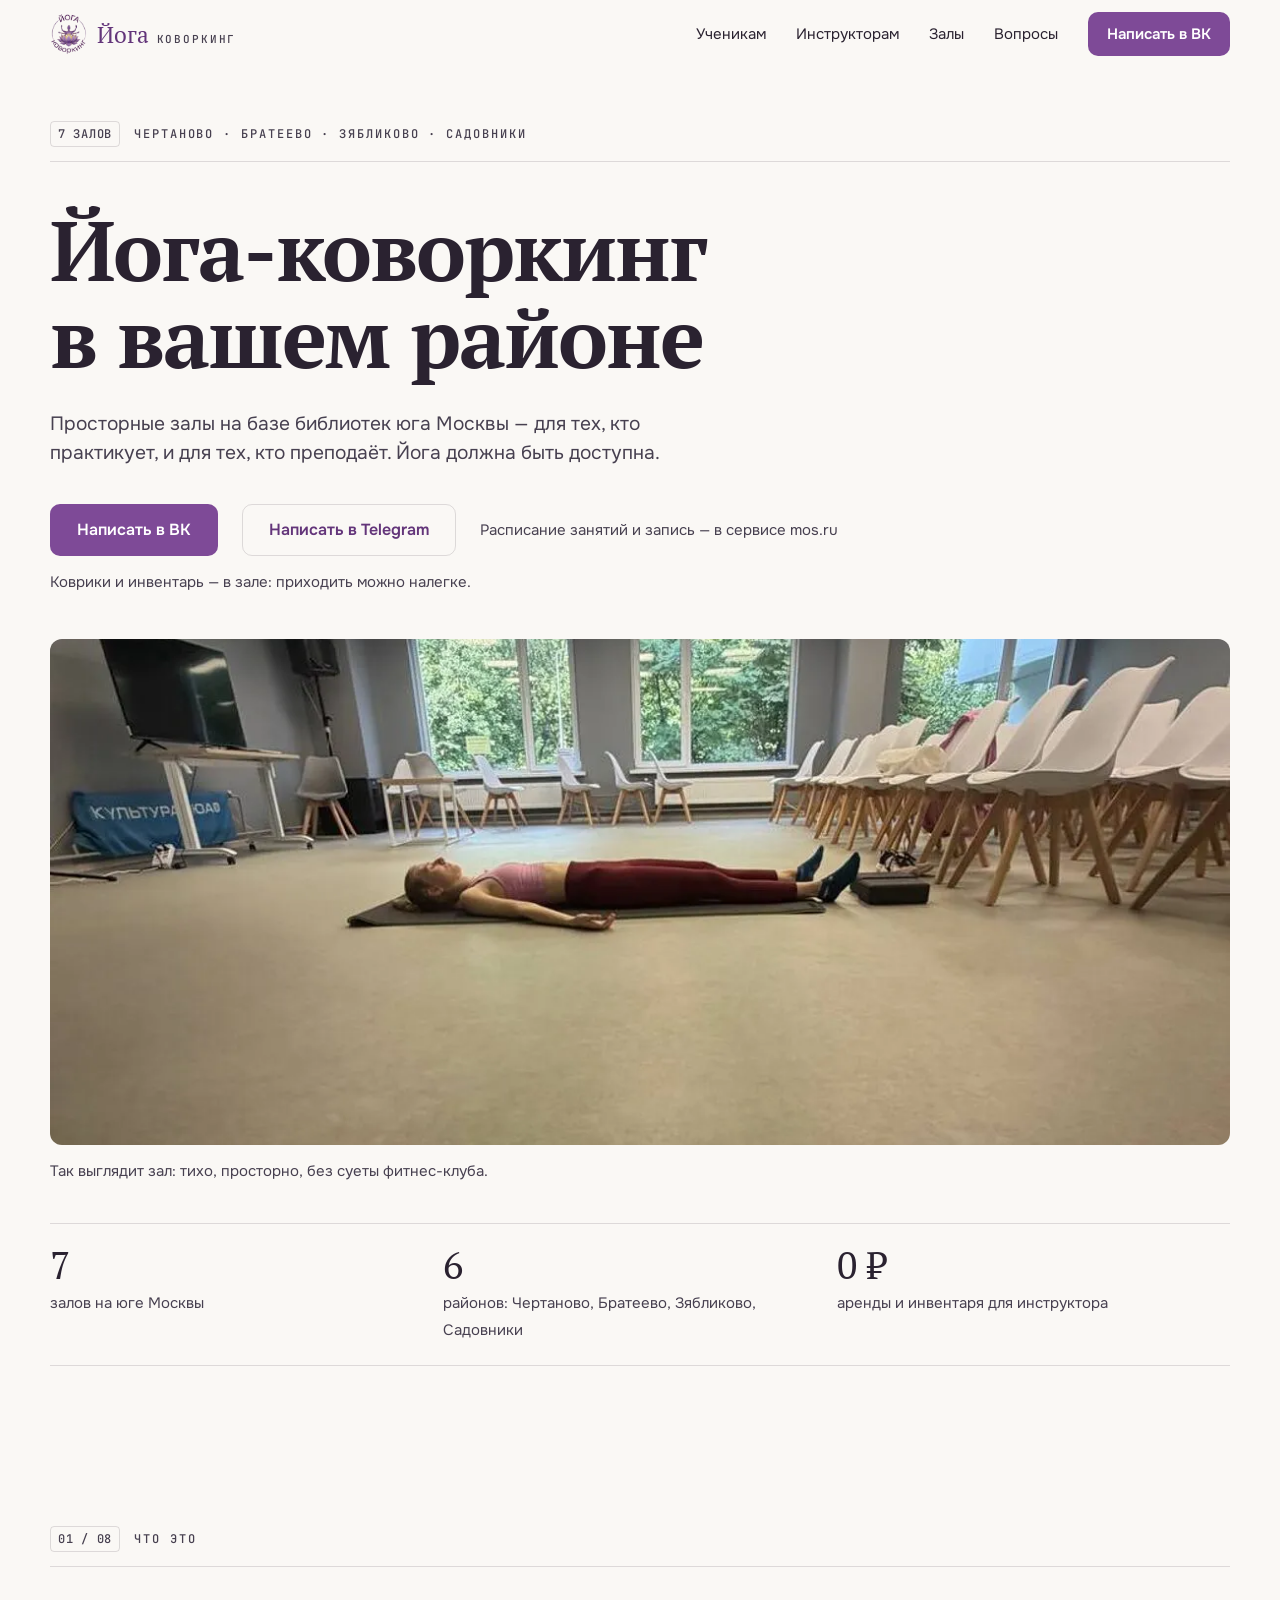
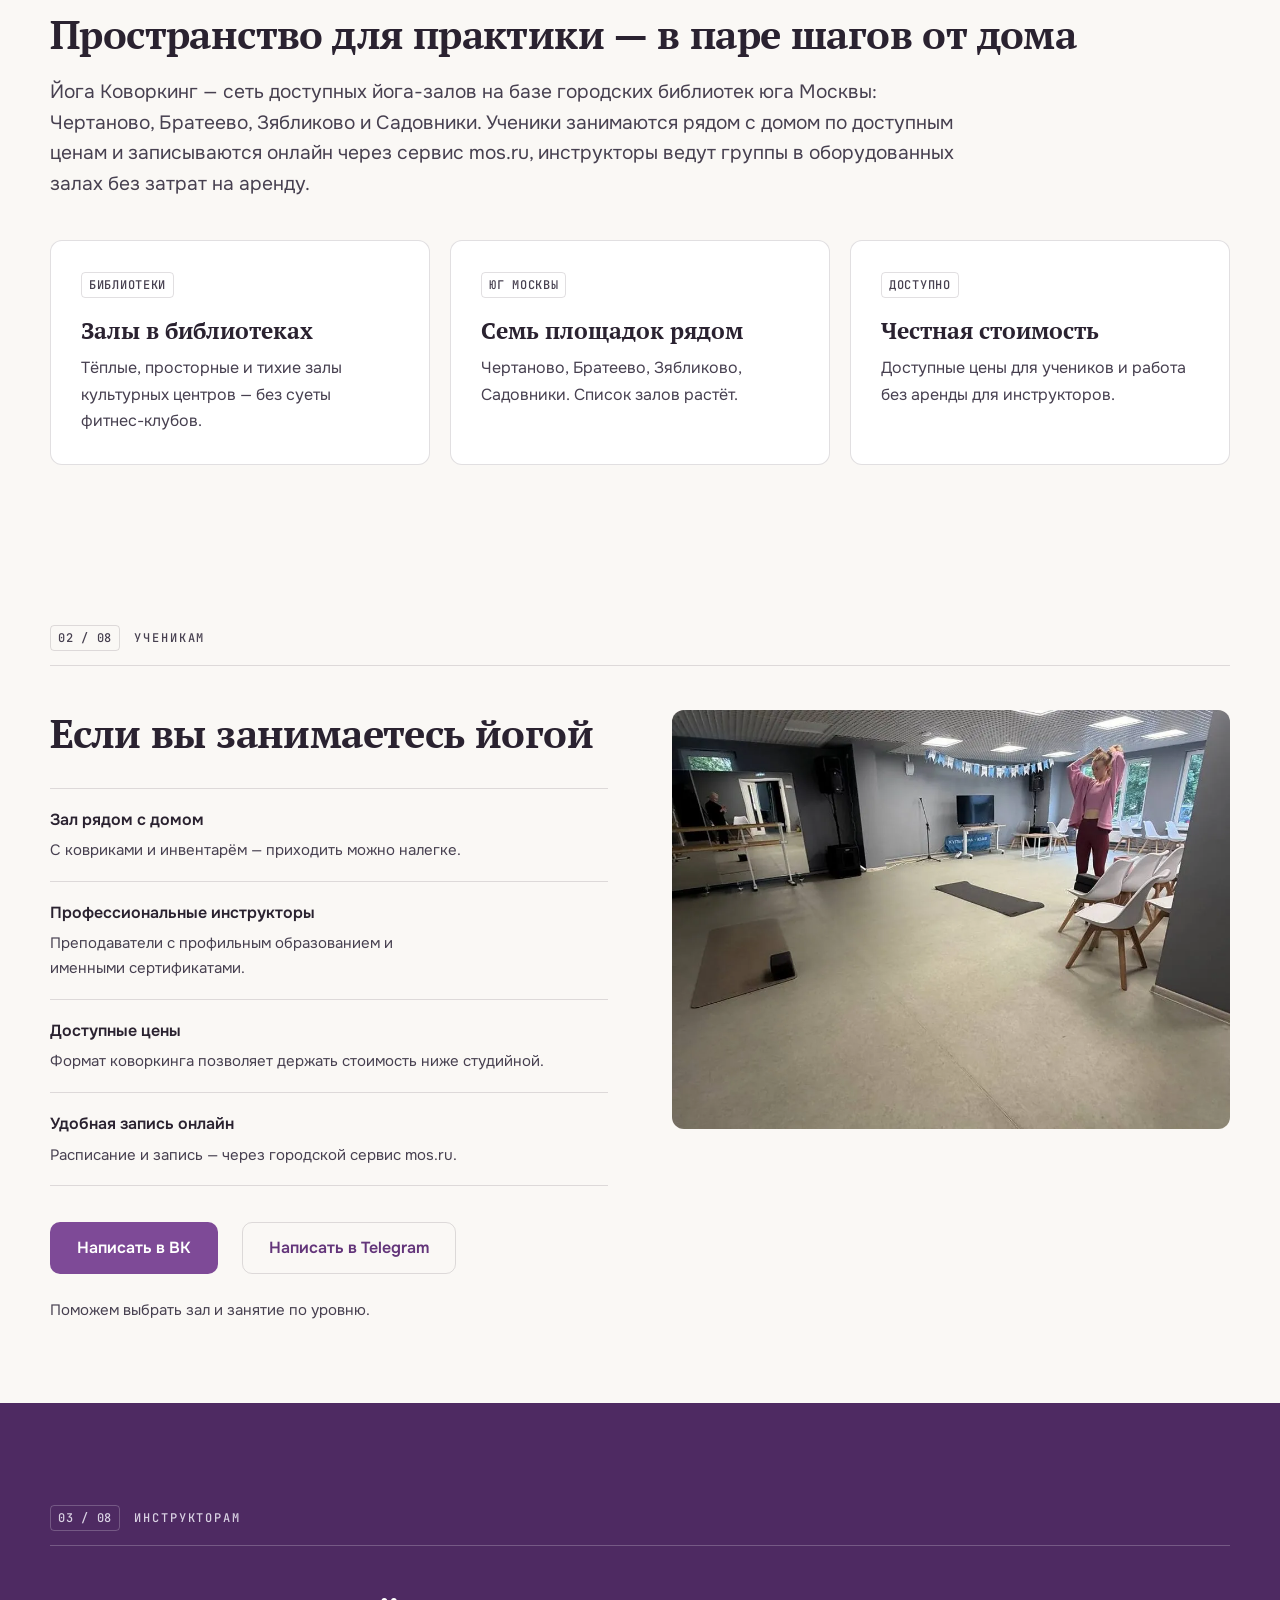
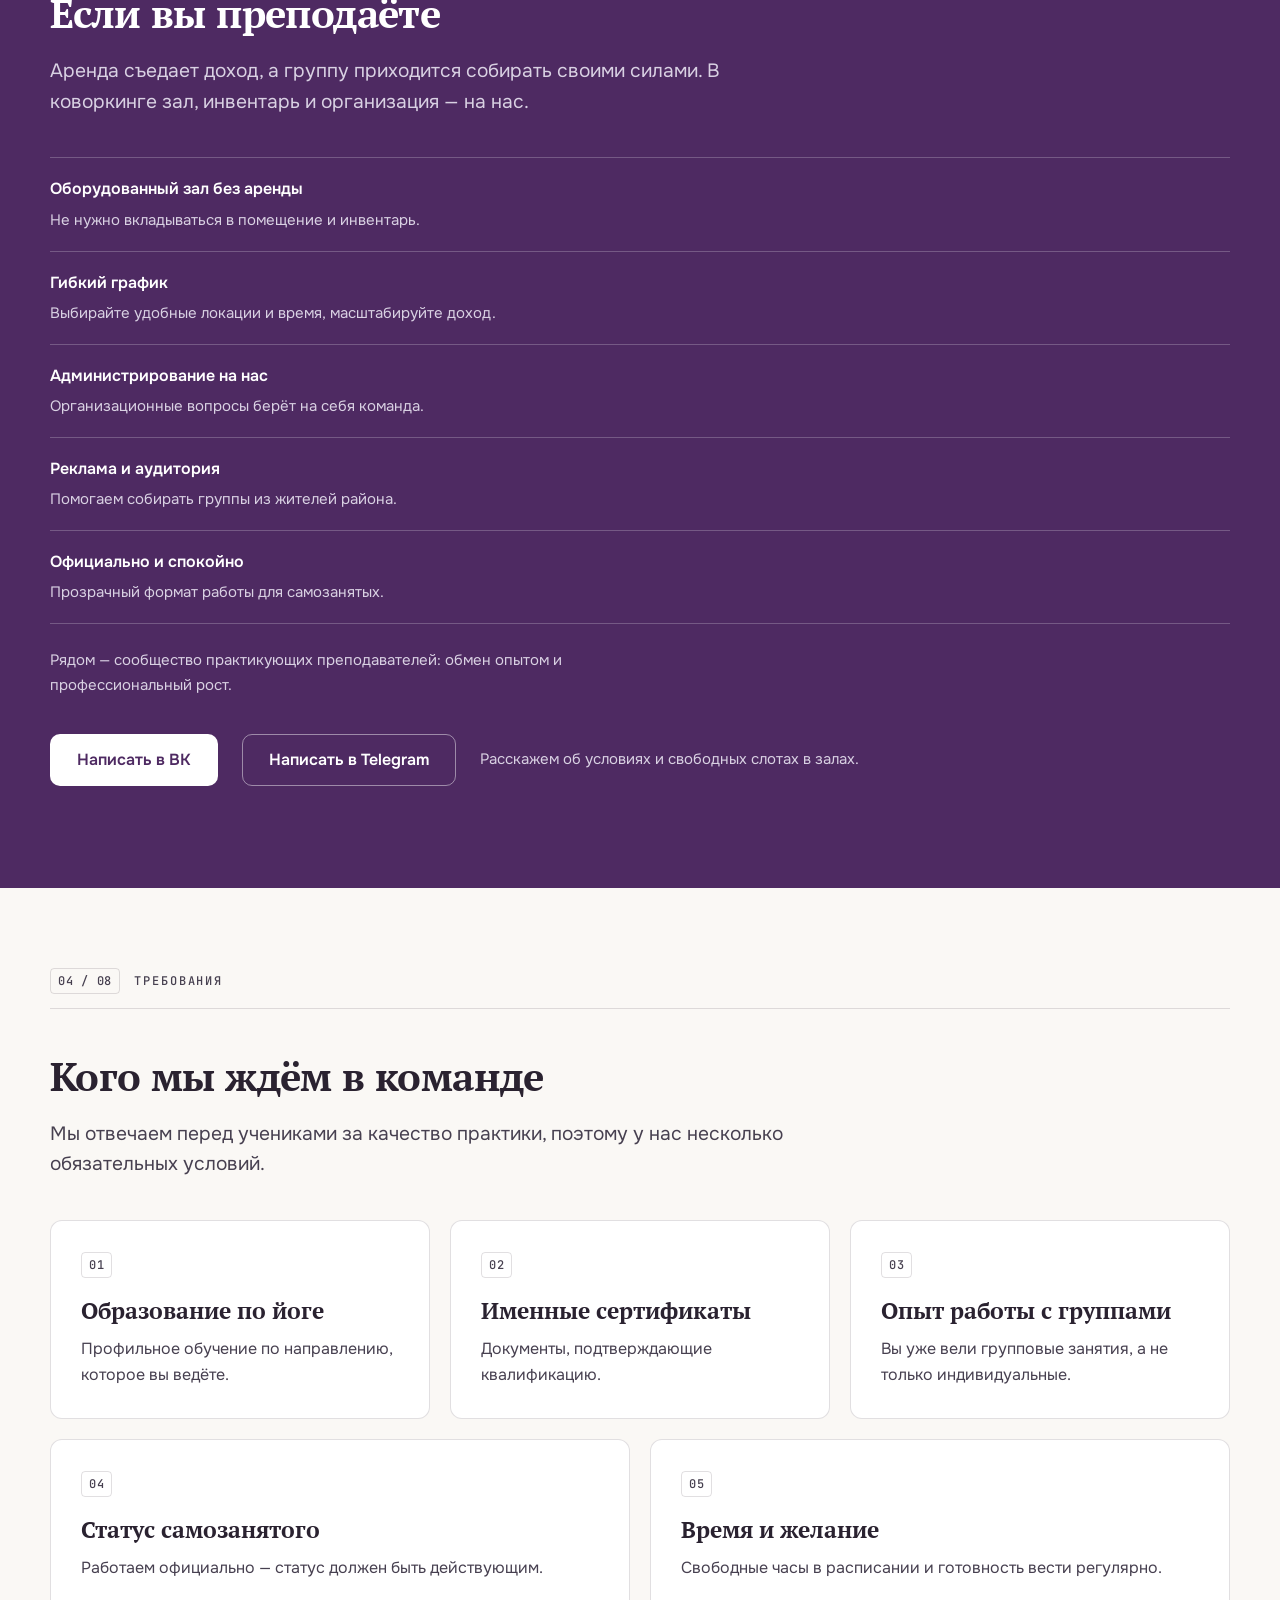
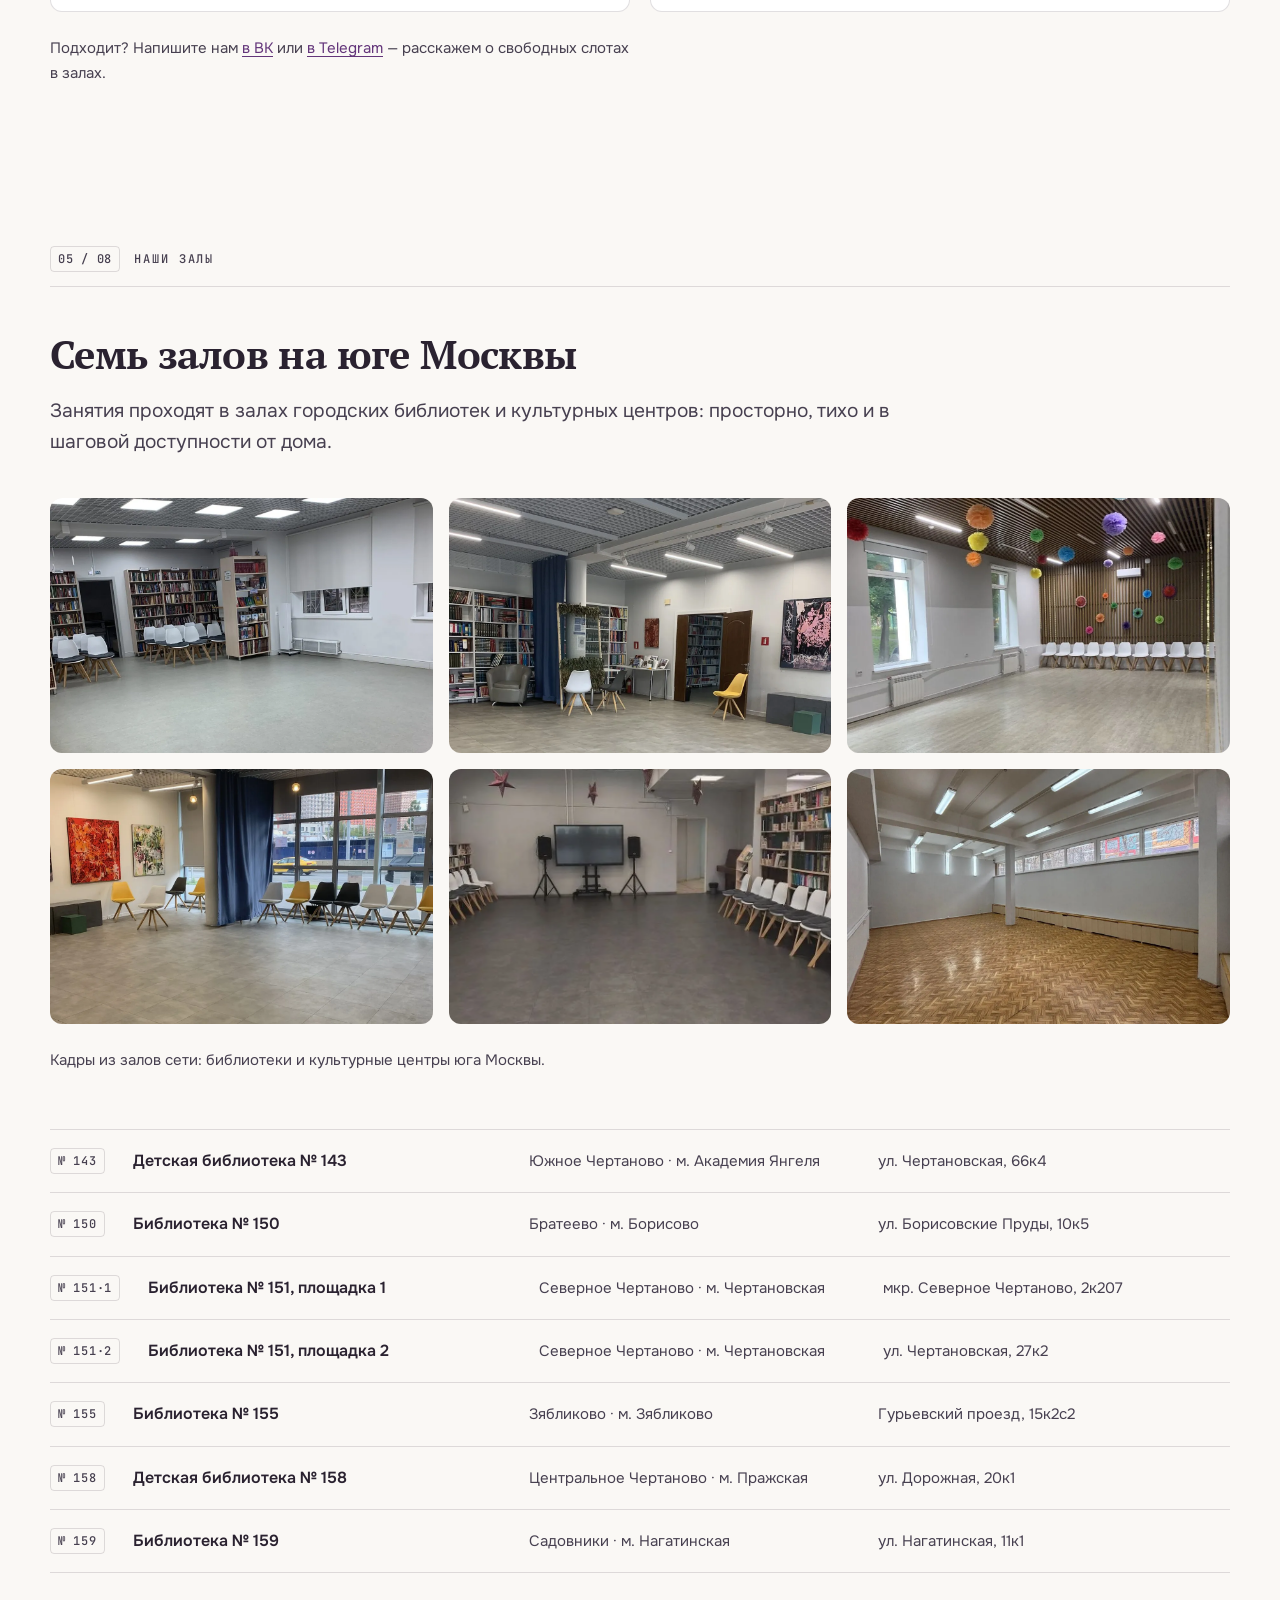
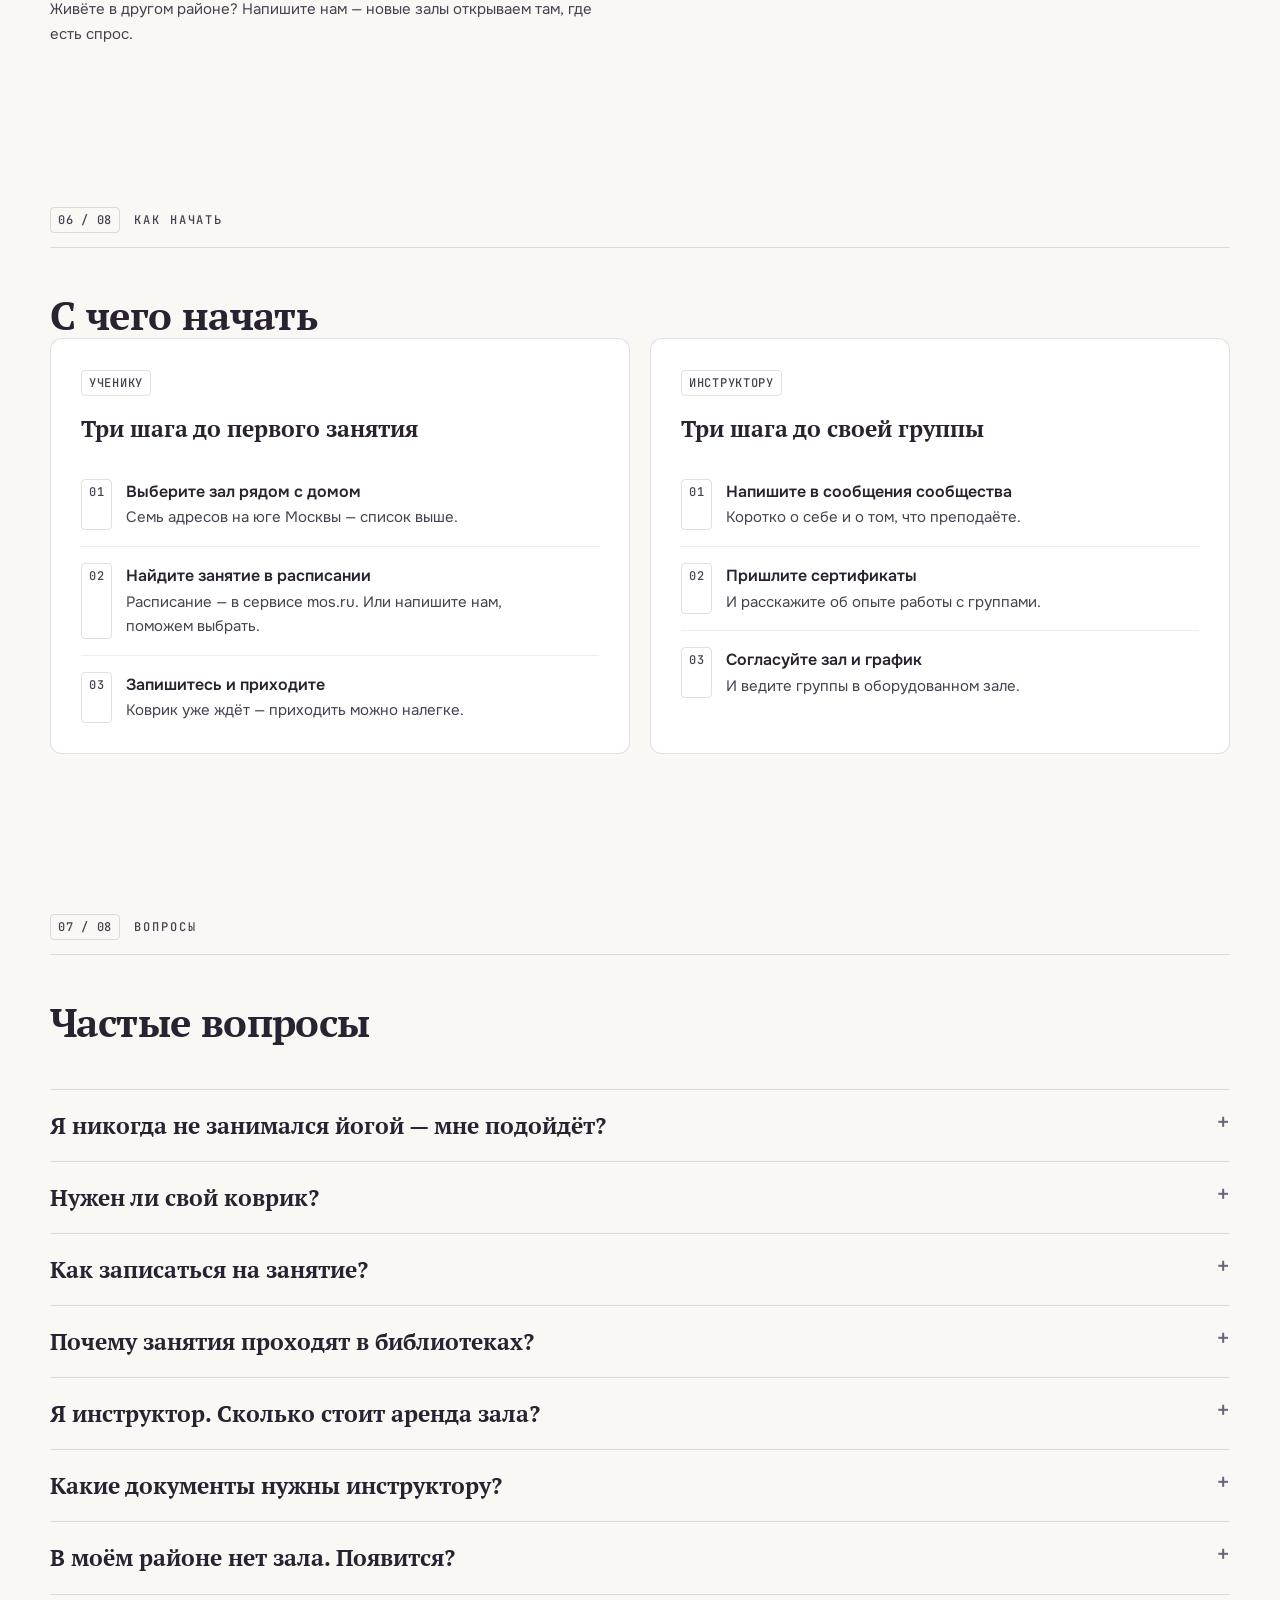
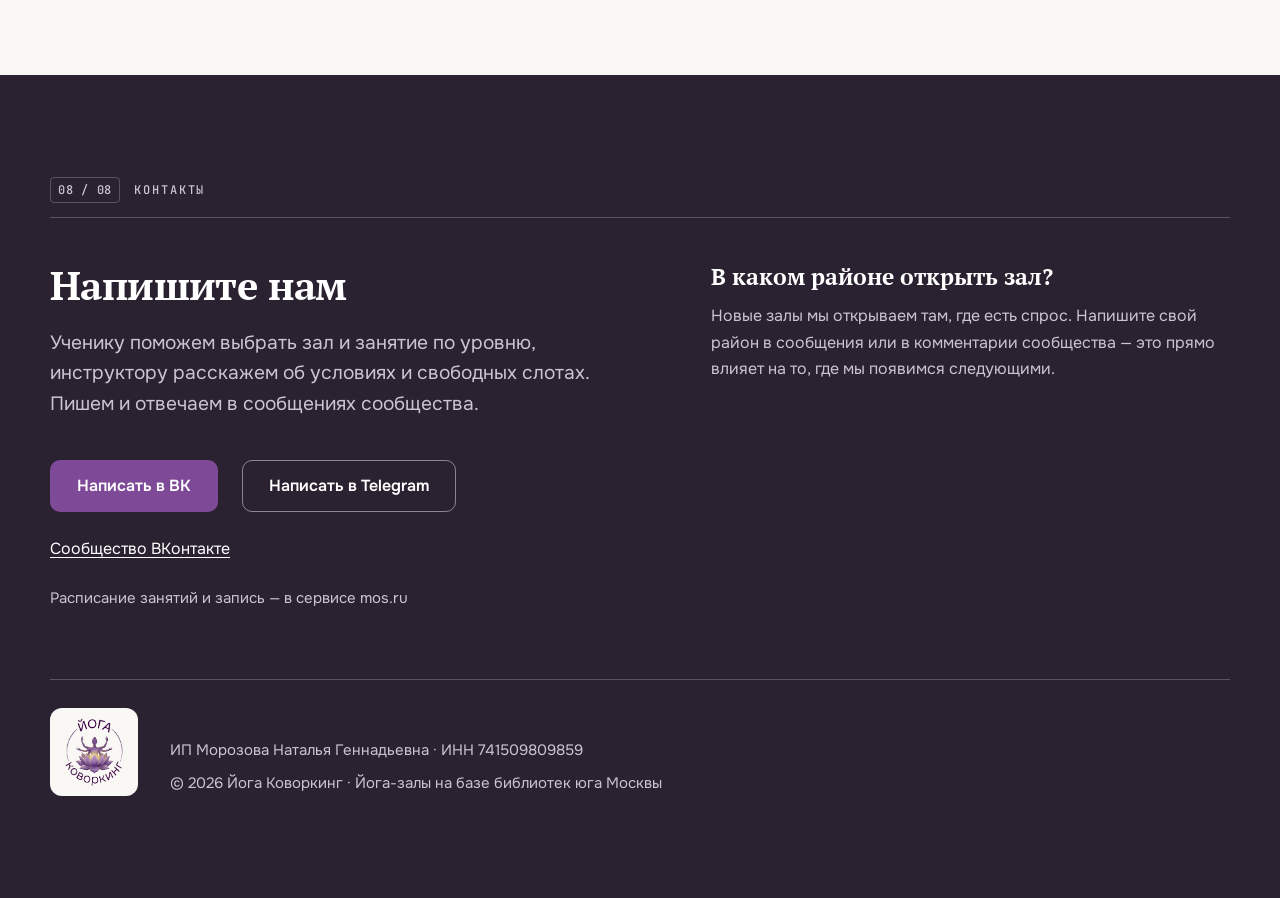
==== index.html @ 1fb9b6b0 "Кнопки Telegram и палитра по логотипу Telegram (PENDING-10 закрыт): t.me/natalimorozova7sky. Кнопки " ====
<!DOCTYPE html>
<html lang="ru" data-env="dev">
<head>
<meta charset="utf-8">
<meta name="viewport" content="width=device-width, initial-scale=1">
<title>Йога-коворкинг в Москве — залы для практики и преподавания</title>
<meta name="description" content="Доступные йога-залы на базе библиотек юга Москвы. Занятия рядом с домом, запись через mos.ru. Инструкторам — оборудованные залы без аренды.">
<meta name="robots" content="noindex, nofollow"><!-- ЧЕРНОВИК: снять при публикации, см. PENDING-07 -->
<link rel="canonical" href="https://xenaja.github.io/yoga-coworking-landing/">
<meta property="og:type" content="website">
<meta property="og:site_name" content="Йога Коворкинг">
<meta property="og:locale" content="ru_RU">
<meta property="og:title" content="Йога-коворкинг в вашем районе — залы на юге Москвы">
<meta property="og:description" content="Семь залов на базе библиотек юга Москвы: Чертаново, Братеево, Зябликово, Садовники. Ученикам — занятия рядом с домом, инструкторам — зал без аренды.">
<meta property="og:url" content="https://xenaja.github.io/yoga-coworking-landing/">
<meta property="og:image" content="https://xenaja.github.io/yoga-coworking-landing/og.jpg">
<meta property="og:image:width" content="1200">
<meta property="og:image:height" content="630">
<meta name="twitter:card" content="summary_large_image">
<meta name="theme-color" content="#FAF8F5">
<link rel="icon" href="./favicon-32.png" sizes="32x32" type="image/png">
<link rel="apple-touch-icon" href="./apple-touch-icon.png">

<link rel="preconnect" href="https://fonts.googleapis.com">
<link rel="preconnect" href="https://fonts.gstatic.com" crossorigin>
<link rel="preload" as="image" href="./photos/hero/hero.webp" type="image/webp" fetchpriority="high">
<link rel="stylesheet" href="https://fonts.googleapis.com/css2?family=JetBrains+Mono:wght@500&family=Onest:wght@400;500;600&family=PT+Serif:wght@400;700&display=swap">
<link rel="stylesheet" href="./css/tokens.css">
<link rel="stylesheet" href="./css/base.css">
<link rel="stylesheet" href="./css/components.css">
<link rel="stylesheet" href="./css/sections.css">
<script type="module" src="./js/main.js"></script>

<!-- Единственный источник правды по изменяемым данным.
     null = данных ещё нет, см. PENDING.md. Заглушек в разметке не бывает. -->
<script type="application/json" id="content">
{
  "vk_community": "https://vk.ru/club241061217",
  "vk_message": "https://vk.ru/im?sel=-241061217",
  "telegram": "https://t.me/natalimorozova7sky",
  "mosru_schedule": null,
  "ip": "ИП Морозова Наталья Геннадьевна · ИНН 741509809859",
  "maps": null
}
</script>

<script type="application/ld+json">
{
  "@context": "https://schema.org",
  "@type": "Organization",
  "name": "Йога Коворкинг",
  "alternateName": "Йога-коворкинг",
  "url": "https://xenaja.github.io/yoga-coworking-landing/",
  "logo": "https://xenaja.github.io/yoga-coworking-landing/photos/logo.png",
  "image": "https://xenaja.github.io/yoga-coworking-landing/og.jpg",
  "description": "Сеть доступных йога-залов на базе городских библиотек юга Москвы: Чертаново, Братеево, Зябликово, Садовники. Ученики занимаются рядом с домом, инструкторы ведут группы в оборудованных залах без затрат на аренду.",
  "areaServed": [
    { "@type": "AdministrativeArea", "name": "Южное Чертаново, Москва" },
    { "@type": "AdministrativeArea", "name": "Северное Чертаново, Москва" },
    { "@type": "AdministrativeArea", "name": "Центральное Чертаново, Москва" },
    { "@type": "AdministrativeArea", "name": "Братеево, Москва" },
    { "@type": "AdministrativeArea", "name": "Зябликово, Москва" },
    { "@type": "AdministrativeArea", "name": "Садовники, Москва" }
  ],
  "sameAs": ["https://vk.ru/club241061217", "https://t.me/natalimorozova7sky"]
}
</script>
<script type="application/ld+json">
{
  "@context": "https://schema.org",
  "@graph": [
    {
      "@type": "SportsActivityLocation",
      "name": "Йога Коворкинг — Детская библиотека № 143",
      "url": "https://xenaja.github.io/yoga-coworking-landing/#halls",
      "address": { "@type": "PostalAddress", "streetAddress": "ул. Чертановская, 66к4", "addressLocality": "Москва", "addressCountry": "RU" },
      "containedInPlace": { "@type": "Library", "name": "Детская библиотека № 143" },
      "areaServed": "Южное Чертаново, Москва",
      "parentOrganization": { "@type": "Organization", "name": "Йога Коворкинг" }
    },
    {
      "@type": "SportsActivityLocation",
      "name": "Йога Коворкинг — Библиотека № 150",
      "url": "https://xenaja.github.io/yoga-coworking-landing/#halls",
      "address": { "@type": "PostalAddress", "streetAddress": "ул. Борисовские Пруды, 10к5", "addressLocality": "Москва", "addressCountry": "RU" },
      "containedInPlace": { "@type": "Library", "name": "Библиотека № 150" },
      "areaServed": "Братеево, Москва",
      "parentOrganization": { "@type": "Organization", "name": "Йога Коворкинг" }
    },
    {
      "@type": "SportsActivityLocation",
      "name": "Йога Коворкинг — Библиотека № 151, площадка 1",
      "url": "https://xenaja.github.io/yoga-coworking-landing/#halls",
      "address": { "@type": "PostalAddress", "streetAddress": "мкр. Северное Чертаново, 2к207", "addressLocality": "Москва", "addressCountry": "RU" },
      "containedInPlace": { "@type": "Library", "name": "Библиотека № 151" },
      "areaServed": "Северное Чертаново, Москва",
      "parentOrganization": { "@type": "Organization", "name": "Йога Коворкинг" }
    },
    {
      "@type": "SportsActivityLocation",
      "name": "Йога Коворкинг — Библиотека № 151, площадка 2",
      "url": "https://xenaja.github.io/yoga-coworking-landing/#halls",
      "address": { "@type": "PostalAddress", "streetAddress": "ул. Чертановская, 27к2", "addressLocality": "Москва", "addressCountry": "RU" },
      "containedInPlace": { "@type": "Library", "name": "Библиотека № 151" },
      "areaServed": "Северное Чертаново, Москва",
      "parentOrganization": { "@type": "Organization", "name": "Йога Коворкинг" }
    },
    {
      "@type": "SportsActivityLocation",
      "name": "Йога Коворкинг — Библиотека № 155",
      "url": "https://xenaja.github.io/yoga-coworking-landing/#halls",
      "address": { "@type": "PostalAddress", "streetAddress": "Гурьевский проезд, 15к2с2", "addressLocality": "Москва", "addressCountry": "RU" },
      "containedInPlace": { "@type": "Library", "name": "Библиотека № 155" },
      "areaServed": "Зябликово, Москва",
      "parentOrganization": { "@type": "Organization", "name": "Йога Коворкинг" }
    },
    {
      "@type": "SportsActivityLocation",
      "name": "Йога Коворкинг — Детская библиотека № 158",
      "url": "https://xenaja.github.io/yoga-coworking-landing/#halls",
      "address": { "@type": "PostalAddress", "streetAddress": "ул. Дорожная, 20к1", "addressLocality": "Москва", "addressCountry": "RU" },
      "containedInPlace": { "@type": "Library", "name": "Детская библиотека № 158" },
      "areaServed": "Центральное Чертаново, Москва",
      "parentOrganization": { "@type": "Organization", "name": "Йога Коворкинг" }
    },
    {
      "@type": "SportsActivityLocation",
      "name": "Йога Коворкинг — Библиотека № 159",
      "url": "https://xenaja.github.io/yoga-coworking-landing/#halls",
      "address": { "@type": "PostalAddress", "streetAddress": "ул. Нагатинская, 11к1", "addressLocality": "Москва", "addressCountry": "RU" },
      "containedInPlace": { "@type": "Library", "name": "Библиотека № 159" },
      "areaServed": "Садовники, Москва",
      "parentOrganization": { "@type": "Organization", "name": "Йога Коворкинг" }
    }
  ]
}
</script>
<script type="application/ld+json">
{
  "@context": "https://schema.org",
  "@type": "FAQPage",
  "mainEntity": [
    { "@type": "Question", "name": "Я никогда не занимался йогой — мне подойдёт?",
      "acceptedAnswer": { "@type": "Answer", "text": "Да. В расписании есть занятия для начинающих, инструктор подскажет и поможет с первых минут. Уровень группы указан в описании занятия." } },
    { "@type": "Question", "name": "Нужен ли свой коврик?",
      "acceptedAnswer": { "@type": "Answer", "text": "Нет, залы оборудованы инвентарём. Со своим ковриком тоже можно." } },
    { "@type": "Question", "name": "Как записаться на занятие?",
      "acceptedAnswer": { "@type": "Answer", "text": "Расписание и запись — онлайн через городской сервис mos.ru: выбираете зал, занятие и время. Если удобнее, напишите нам в сообщения сообщества — поможем подобрать занятие и записаться." } },
    { "@type": "Question", "name": "Почему занятия проходят в библиотеках?",
      "acceptedAnswer": { "@type": "Answer", "text": "Мы используем залы культурных центров: это тёплые, просторные и тихие помещения в шаговой доступности — и именно это позволяет держать цены доступными." } },
    { "@type": "Question", "name": "Я инструктор. Сколько стоит аренда зала?",
      "acceptedAnswer": { "@type": "Answer", "text": "Вы не платите за аренду и инвентарь — формат коворкинга устроен иначе. Напишите в сообщения сообщества, расскажем об условиях сотрудничества." } },
    { "@type": "Question", "name": "Какие документы нужны инструктору?",
      "acceptedAnswer": { "@type": "Answer", "text": "Профильное образование по йоге, именные сертификаты, опыт групповой работы и статус самозанятого." } },
    { "@type": "Question", "name": "В моём районе нет зала. Появится?",
      "acceptedAnswer": { "@type": "Answer", "text": "Возможно — залы открываются там, где есть спрос. Напишите нам свой район." } }
  ]
}
</script>
</head>

<body id="top">
<a class="skip" href="#main">К содержимому</a>

<header class="header">
  <div class="header__in">
    <a class="brand" href="#top" aria-label="Йога Коворкинг, наверх страницы">
      <img class="brand__sign" src="./photos/logo.png" width="402" height="462" alt="" decoding="async">
      <span class="brand__name"><span class="brand__mark">Йога</span><span class="brand__word">коворкинг</span></span>
    </a>
    <button class="burger" type="button" aria-expanded="false" aria-controls="nav" aria-label="Открыть меню"><i></i></button>
    <nav class="nav" id="nav" data-open="false" aria-label="Разделы страницы">
      <a href="#students">Ученикам</a>
      <a href="#teachers">Инструкторам</a>
      <a href="#halls">Залы</a>
      <a href="#faq">Вопросы</a>
      <a class="btn btn--primary" data-cta="vk" href="https://vk.ru/im?sel=-241061217" target="_blank" rel="noopener">Написать в ВК</a>
    </nav>
  </div>
</header>

<main id="main">

  <!-- 1. HERO — ритм A -->
  <section class="hero container" data-type="A" aria-labelledby="hero-title">
    <div class="rail">
      <span class="code">7 ЗАЛОВ</span>
      <span class="rail__name">Чертаново · Братеево · Зябликово · Садовники</span>
    </div>
    <h1 id="hero-title">Йога-коворкинг в вашем районе</h1>
    <p class="hero__lead">Просторные залы на базе библиотек юга Москвы — для тех, кто практикует,
      и для тех, кто преподаёт. Йога должна быть доступна.</p>
    <div class="actions">
      <a class="btn btn--primary btn--wide" data-cta="vk" href="https://vk.ru/im?sel=-241061217" target="_blank" rel="noopener">Написать в ВК</a>
      <a class="btn btn--secondary btn--wide" data-cta="tg" href="https://t.me/natalimorozova7sky" target="_blank" rel="noopener">Написать в Telegram</a>
      <span class="note" data-mosru>Расписание занятий и запись — в сервисе mos.ru</span>
    </div>
    <p class="hero__risk">Коврики и инвентарь — в зале: приходить можно налегке.</p>
    <figure class="figure">
      <div class="frame">
        <picture>
          <source srcset="./photos/hero/hero.webp" type="image/webp">
          <img src="./photos/hero/hero.jpg" width="1200" height="720" fetchpriority="high" decoding="async"
               alt="Женщина лежит в шавасане на коврике посреди светлого зала; вдоль стен ряды стульев, за окнами зелень">
        </picture>
      </div>
      <figcaption>Так выглядит зал: тихо, просторно, без суеты фитнес-клуба.</figcaption>
    </figure>
    <ul class="stats">
      <li><b>7</b><span>залов на юге Москвы</span></li>
      <li><b>6</b><span>районов: Чертаново, Братеево, Зябликово, Садовники</span></li>
      <li><b>0 ₽</b><span>аренды и инвентаря для инструктора</span></li>
    </ul>
  </section>

  <!-- 2. ЧТО ЭТО — ритм B -->
  <section class="section" id="about" data-type="B" aria-labelledby="about-title">
    <div class="container">
      <div class="rail"><span class="code">01 / 08</span><span class="rail__name">Что это</span></div>
      <h2 id="about-title">Пространство для практики — в паре шагов от дома</h2>
      <p class="lead" data-mosru>Йога Коворкинг — сеть доступных йога-залов на базе городских библиотек
        юга Москвы: Чертаново, Братеево, Зябликово и Садовники. Ученики занимаются рядом с домом
        по доступным ценам и записываются онлайн через сервис mos.ru, инструкторы ведут группы
        в оборудованных залах без затрат на аренду.</p>
      <ul class="grid grid--3">
        <li class="card">
          <span class="code">БИБЛИОТЕКИ</span>
          <h3>Залы в библиотеках</h3>
          <p>Тёплые, просторные и тихие залы культурных центров — без суеты фитнес-клубов.</p>
        </li>
        <li class="card">
          <span class="code">ЮГ МОСКВЫ</span>
          <h3>Семь площадок рядом</h3>
          <p>Чертаново, Братеево, Зябликово, Садовники. Список залов растёт.</p>
        </li>
        <li class="card">
          <span class="code">ДОСТУПНО</span>
          <h3>Честная стоимость</h3>
          <p>Доступные цены для учеников и работа без аренды для инструкторов.</p>
        </li>
      </ul>
    </div>
  </section>

  <!-- 3. УЧЕНИКАМ — ритм A -->
  <section class="section" id="students" data-type="A" aria-labelledby="students-title">
    <div class="container">
      <div class="rail"><span class="code">02 / 08</span><span class="rail__name">Ученикам</span></div>
      <div class="split">
        <div>
          <h2 id="students-title">Если вы занимаетесь йогой</h2>
          <ul class="lines">
            <li><b>Зал рядом с домом</b><p>С ковриками и инвентарём — приходить можно налегке.</p></li>
            <li><b>Профессиональные инструкторы</b><p>Преподаватели с профильным образованием и именными сертификатами.</p></li>
            <li><b>Доступные цены</b><p>Формат коворкинга позволяет держать стоимость ниже студийной.</p></li>
            <li><b>Удобная запись онлайн</b><p data-mosru>Расписание и запись — через городской сервис mos.ru.</p></li>
          </ul>
          <div class="actions">
            <a class="btn btn--primary btn--wide" data-cta="vk" href="https://vk.ru/im?sel=-241061217" target="_blank" rel="noopener">Написать в ВК</a>
            <a class="btn btn--secondary btn--wide" data-cta="tg" href="https://t.me/natalimorozova7sky" target="_blank" rel="noopener">Написать в Telegram</a>
            <span class="note">Поможем выбрать зал и занятие по уровню.</span>
          </div>
        </div>
        <div class="frame">
          <picture>
            <source srcset="./photos/practice/practice.webp" type="image/webp">
            <img src="./photos/practice/practice.jpg" width="1000" height="750" loading="lazy" decoding="async"
                 alt="Женщина разминается в зале, на полу разложены коврики, рядом ряд стульев и зеркальная стена">
          </picture>
        </div>
      </div>
    </div>
  </section>

  <!-- 4. ИНСТРУКТОРАМ — ритм C, единственный брендовый блок -->
  <section class="section section--brand" id="teachers" data-type="C" aria-labelledby="teachers-title">
    <div class="container">
      <div class="rail"><span class="code">03 / 08</span><span class="rail__name">Инструкторам</span></div>
      <h2 id="teachers-title">Если вы преподаёте</h2>
      <p class="lead">Аренда съедает доход, а группу приходится собирать своими силами.
        В коворкинге зал, инвентарь и организация — на нас.</p>
      <ul class="lines">
        <li><b>Оборудованный зал без аренды</b><p>Не нужно вкладываться в помещение и инвентарь.</p></li>
        <li><b>Гибкий график</b><p>Выбирайте удобные локации и время, масштабируйте доход.</p></li>
        <li><b>Администрирование на нас</b><p>Организационные вопросы берёт на себя команда.</p></li>
        <li><b>Реклама и аудитория</b><p>Помогаем собирать группы из жителей района.</p></li>
        <li><b>Официально и спокойно</b><p>Прозрачный формат работы для самозанятых.</p></li>
      </ul>
      <p class="note-after">Рядом — сообщество практикующих преподавателей:
        обмен опытом и профессиональный рост.</p>
      <div class="actions">
        <a class="btn btn--onbrand btn--wide" data-cta="vk" href="https://vk.ru/im?sel=-241061217" target="_blank" rel="noopener">Написать в ВК</a>
        <a class="btn btn--secondary btn--wide" data-cta="tg" href="https://t.me/natalimorozova7sky" target="_blank" rel="noopener">Написать в Telegram</a>
        <span class="note">Расскажем об условиях и свободных слотах в залах.</span>
      </div>
    </div>
  </section>

  <!-- 5. ТРЕБОВАНИЯ — ритм B. Фильтр стоит выше FAQ: отсекает нецелевые отклики -->
  <section class="section" id="requirements" data-type="B" aria-labelledby="req-title">
    <div class="container">
      <div class="rail"><span class="code">04 / 08</span><span class="rail__name">Требования</span></div>
      <h2 id="req-title">Кого мы ждём в команде</h2>
      <p class="lead">Мы отвечаем перед учениками за качество практики, поэтому у нас
        несколько обязательных условий.</p>
      <ul class="grid grid--5">
        <li class="card"><span class="code">01</span><h3>Образование по йоге</h3><p>Профильное обучение по направлению, которое вы ведёте.</p></li>
        <li class="card"><span class="code">02</span><h3>Именные сертификаты</h3><p>Документы, подтверждающие квалификацию.</p></li>
        <li class="card"><span class="code">03</span><h3>Опыт работы с группами</h3><p>Вы уже вели групповые занятия, а не только индивидуальные.</p></li>
        <li class="card"><span class="code">04</span><h3>Статус самозанятого</h3><p>Работаем официально — статус должен быть действующим.</p></li>
        <li class="card"><span class="code">05</span><h3>Время и желание</h3><p>Свободные часы в расписании и готовность вести регулярно.</p></li>
      </ul>
      <p class="note-after">Подходит? Напишите нам
        <a class="link" data-cta="vk" href="https://vk.ru/im?sel=-241061217" target="_blank" rel="noopener">в ВК</a>
        или <a class="link" data-cta="tg" href="https://t.me/natalimorozova7sky" target="_blank" rel="noopener">в Telegram</a>
        — расскажем о свободных слотах в залах.</p>
    </div>
  </section>

  <!-- 6. НАШИ ЗАЛЫ — ритм A -->
  <section class="section" id="halls" data-type="A" aria-labelledby="halls-title">
    <div class="container">
      <div class="rail"><span class="code">05 / 08</span><span class="rail__name">Наши залы</span></div>
      <h2 id="halls-title">Семь залов на юге Москвы</h2>
      <p class="lead">Занятия проходят в залах городских библиотек и культурных центров:
        просторно, тихо и в шаговой доступности от дома.</p>
      <ul class="strip reveal">
        <li><div class="frame"><picture><source srcset="./photos/halls/hall-01.webp" type="image/webp"><img src="./photos/halls/hall-01.jpg" width="1200" height="800" loading="lazy" decoding="async" alt="Зал с книжными стеллажами и рядами белых стульев, в центре свободное пространство"></picture></div></li>
        <li><div class="frame"><picture><source srcset="./photos/halls/hall-02.webp" type="image/webp"><img src="./photos/halls/hall-02.jpg" width="1200" height="800" loading="lazy" decoding="async" alt="Просторный светлый зал библиотеки: стеллажи с книгами, кресло и свободный центр"></picture></div></li>
        <li><div class="frame"><picture><source srcset="./photos/halls/hall-03.webp" type="image/webp"><img src="./photos/halls/hall-03.jpg" width="1200" height="800" loading="lazy" decoding="async" alt="Зал с деревянным реечным потолком, большими окнами и светлым полом"></picture></div></li>
        <li><div class="frame"><picture><source srcset="./photos/halls/hall-04.webp" type="image/webp"><img src="./photos/halls/hall-04.jpg" width="1200" height="800" loading="lazy" decoding="async" alt="Светлый зал с панорамными окнами, картинами на стене и стульями вдоль стекла"></picture></div></li>
        <li><div class="frame"><picture><source srcset="./photos/halls/hall-05.webp" type="image/webp"><img src="./photos/halls/hall-05.jpg" width="1200" height="800" loading="lazy" decoding="async" alt="Читальный зал: стеллажи с книгами, экран и стулья по периметру"></picture></div></li>
        <li><div class="frame"><picture><source srcset="./photos/halls/hall-06.webp" type="image/webp"><img src="./photos/halls/hall-06.jpg" width="1200" height="800" loading="lazy" decoding="async" alt="Пустой зал с паркетным полом и рядом высоких окон под потолком"></picture></div></li>
      </ul>
      <p class="note-after">Кадры из залов сети: библиотеки и культурные центры юга Москвы.</p>
      <ul class="halls">
        <li class="hall">
          <span class="code hall__code">№ 143</span>
          <span class="hall__name">Детская библиотека № 143</span>
          <span class="hall__place">Южное Чертаново · м. Академия Янгеля</span>
          <span class="hall__addr">ул. Чертановская, 66к4</span>
        </li>
        <li class="hall">
          <span class="code hall__code">№ 150</span>
          <span class="hall__name">Библиотека № 150</span>
          <span class="hall__place">Братеево · м. Борисово</span>
          <span class="hall__addr">ул. Борисовские Пруды, 10к5</span>
        </li>
        <li class="hall">
          <span class="code hall__code">№ 151·1</span>
          <span class="hall__name">Библиотека № 151, площадка 1</span>
          <span class="hall__place">Северное Чертаново · м. Чертановская</span>
          <span class="hall__addr">мкр. Северное Чертаново, 2к207</span>
        </li>
        <li class="hall">
          <span class="code hall__code">№ 151·2</span>
          <span class="hall__name">Библиотека № 151, площадка 2</span>
          <span class="hall__place">Северное Чертаново · м. Чертановская</span>
          <span class="hall__addr">ул. Чертановская, 27к2</span>
        </li>
        <li class="hall">
          <span class="code hall__code">№ 155</span>
          <span class="hall__name">Библиотека № 155</span>
          <span class="hall__place">Зябликово · м. Зябликово</span>
          <span class="hall__addr">Гурьевский проезд, 15к2с2</span>
        </li>
        <li class="hall">
          <span class="code hall__code">№ 158</span>
          <span class="hall__name">Детская библиотека № 158</span>
          <span class="hall__place">Центральное Чертаново · м. Пражская</span>
          <span class="hall__addr">ул. Дорожная, 20к1</span>
        </li>
        <li class="hall">
          <span class="code hall__code">№ 159</span>
          <span class="hall__name">Библиотека № 159</span>
          <span class="hall__place">Садовники · м. Нагатинская</span>
          <span class="hall__addr">ул. Нагатинская, 11к1</span>
        </li>
      </ul>
      <p class="note-after">Живёте в другом районе? Напишите нам — новые залы открываем там,
        где есть спрос.</p>
    </div>
  </section>

  <!-- 7. КАК НАЧАТЬ — ритм B -->
  <section class="section" id="start" data-type="B" aria-labelledby="start-title">
    <div class="container">
      <div class="rail"><span class="code">06 / 08</span><span class="rail__name">Как начать</span></div>
      <h2 id="start-title">С чего начать</h2>
      <ul class="grid grid--2">
        <li class="card">
          <span class="code">УЧЕНИКУ</span>
          <h3>Три шага до первого занятия</h3>
          <ol class="steps">
            <li><span class="code">01</span><div><b>Выберите зал рядом с домом</b><p>Семь адресов на юге Москвы — список выше.</p></div></li>
            <li><span class="code">02</span><div><b>Найдите занятие в расписании</b><p data-mosru>Расписание — в сервисе mos.ru. Или напишите нам, поможем выбрать.</p></div></li>
            <li><span class="code">03</span><div><b>Запишитесь и приходите</b><p>Коврик уже ждёт — приходить можно налегке.</p></div></li>
          </ol>
        </li>
        <li class="card">
          <span class="code">ИНСТРУКТОРУ</span>
          <h3>Три шага до своей группы</h3>
          <ol class="steps">
            <li><span class="code">01</span><div><b>Напишите в сообщения сообщества</b><p>Коротко о себе и о том, что преподаёте.</p></div></li>
            <li><span class="code">02</span><div><b>Пришлите сертификаты</b><p>И расскажите об опыте работы с группами.</p></div></li>
            <li><span class="code">03</span><div><b>Согласуйте зал и график</b><p>И ведите группы в оборудованном зале.</p></div></li>
          </ol>
        </li>
      </ul>
    </div>
  </section>

  <!-- 8. ВОПРОСЫ — ритм A -->
  <section class="section" id="faq" data-type="A" aria-labelledby="faq-title">
    <div class="container">
      <div class="rail"><span class="code">07 / 08</span><span class="rail__name">Вопросы</span></div>
      <h2 id="faq-title">Частые вопросы</h2>
      <div class="faq">
        <details name="faq">
          <summary>Я никогда не занимался йогой — мне подойдёт?</summary>
          <p>Да. В расписании есть занятия для начинающих, инструктор подскажет и поможет
            с первых минут. Уровень группы указан в описании занятия.</p>
        </details>
        <details name="faq">
          <summary>Нужен ли свой коврик?</summary>
          <p>Нет, залы оборудованы инвентарём. Со своим ковриком тоже можно.</p>
        </details>
        <details name="faq">
          <summary>Как записаться на занятие?</summary>
          <p data-mosru>Расписание и запись — онлайн через городской сервис mos.ru: выбираете зал,
            занятие и время. Если удобнее — напишите нам в сообщения сообщества,
            поможем подобрать занятие и записаться.</p>
        </details>
        <details name="faq">
          <summary>Почему занятия проходят в библиотеках?</summary>
          <p>Мы используем залы культурных центров: это тёплые, просторные и тихие помещения
            в шаговой доступности — и именно это позволяет держать цены доступными.</p>
        </details>
        <details name="faq">
          <summary>Я инструктор. Сколько стоит аренда зала?</summary>
          <p>Вы не платите за аренду и инвентарь — формат коворкинга устроен иначе.
            Напишите в сообщения сообщества, расскажем об условиях сотрудничества.</p>
        </details>
        <details name="faq">
          <summary>Какие документы нужны инструктору?</summary>
          <p>Профильное образование по йоге, именные сертификаты, опыт групповой работы
            и статус самозанятого.</p>
        </details>
        <details name="faq">
          <summary>В моём районе нет зала. Появится?</summary>
          <p>Возможно — залы открываются там, где есть спрос. Напишите нам свой район.</p>
        </details>
      </div>
    </div>
  </section>

</main>

<!-- 9. КОНТАКТЫ И ФУТЕР — ритм C, единственный тёмный блок -->
<footer class="section section--dark" id="contacts" data-type="C" aria-labelledby="contacts-title">
  <div class="container">
    <div class="rail"><span class="code">08 / 08</span><span class="rail__name">Контакты</span></div>
    <div class="contacts__grid">
      <div>
        <h2 id="contacts-title">Напишите нам</h2>
        <p class="lead">Ученику поможем выбрать зал и занятие по уровню, инструктору расскажем
          об условиях и свободных слотах. Пишем и отвечаем в сообщениях сообщества.</p>
        <div class="actions">
          <a class="btn btn--ondark btn--wide" data-cta="vk" href="https://vk.ru/im?sel=-241061217" target="_blank" rel="noopener">Написать в ВК</a>
          <a class="btn btn--secondary btn--wide" data-cta="tg" href="https://t.me/natalimorozova7sky" target="_blank" rel="noopener">Написать в Telegram</a>
          <a class="link" href="https://vk.ru/club241061217" target="_blank" rel="noopener">Сообщество ВКонтакте</a>
        </div>
        <p class="note-after" data-mosru>Расписание занятий и запись — в сервисе mos.ru</p>
      </div>
      <div class="contacts__aside">
        <h3>В каком районе открыть зал?</h3>
        <p>Новые залы мы открываем там, где есть спрос. Напишите свой район в сообщения
          или в комментарии сообщества — это прямо влияет на то, где мы появимся следующими.</p>
      </div>
    </div>
    <div class="footer">
      <img class="footer__logo" src="./photos/logo.png" width="402" height="462" loading="lazy" decoding="async"
           alt="Логотип «Йога Коворкинг»: фигура в позе лотоса в круге из букв">
      <div class="footer__legal">
        <p data-bind="ip">ИП Морозова Наталья Геннадьевна · ИНН 741509809859</p>
        <p>© 2026 Йога Коворкинг · Йога-залы на базе библиотек юга Москвы</p>
      </div>
    </div>
  </div>
</footer>

<div class="sticky">
  <a class="btn btn--primary" data-cta="vk" href="https://vk.ru/im?sel=-241061217" target="_blank" rel="noopener">Написать в ВК</a>
  <a class="btn btn--secondary" data-cta="tg" href="https://t.me/natalimorozova7sky" target="_blank" rel="noopener" aria-label="Написать в Telegram">Telegram</a>
</div>

</body>
</html>
---- css/tokens.css ----
/* ============================================================
   ТОКЕНЫ — палитра, шрифты, шкала, отступы.
   Смена акцента или кегля = правка здесь, а не поиск по файлам.
   ============================================================ */

:root{
  /* Палитра. 70 нейтраль / 20 тёмный / 10 бренд.
     Пурпур снят с логотипа: буквы #3D0345, лотос #663883 / #764F8B — тон ~280°,
     баклажановый, а не сине-фиолетовый. Нейтрали подтонированы в тот же тон. */
  --paper:#FAF8F5;          /* фон страницы */
  --surface:#FFFFFF;        /* карточки */
  --surface-2:#F2EDE8;      /* подложка под изображение */

  --ink:#2A2230;            /* основной текст и тёмный блок, контраст 14.3:1 */
  --ink-2:#474050;          /* вторичный текст и мелкие подписи, контраст 9.2:1 */
  --ink-3:#6B6478;          /* только декоративные значки */

  --brand:#7E4A97;          /* заливка кнопок, белый текст 6.3:1 */
  --brand-press:#63357A;    /* ховер и текстовые ссылки, на бумаге 8.4:1 */
  --brand-deep:#4E2A62;     /* брендовый полноширинный блок, белый текст 11.5:1 */
  --brand-hover:#8F5CA9;    /* ховер заливки на тёмном */
  --brand-tint:#EDE4F2;     /* ховер белой кнопки на брендовом блоке */

  --line:rgba(42,34,48,.14);
  --line-2:rgba(42,34,48,.08);

  --on-dark:#F2EFF5;
  --on-dark-2:#CBC4D4;      /* вторичный на графите #2A2230, контраст 9.0:1 */
  --on-brand-2:#D9D1E3;     /* вторичный на баклажановом #4E2A62, контраст 7.8:1 */
  --on-dark-line:rgba(255,255,255,.22);

  /* Гарнитуры: две основные + моно только для лейблов и цифр */
  --font-display:"PT Serif",Georgia,"Times New Roman",serif;
  --font-body:"Onest","Segoe UI",system-ui,-apple-system,sans-serif;
  --font-mono:"JetBrains Mono",ui-monospace,"Cascadia Mono",Consolas,monospace;

  /* Шкала: 84 / 40 / 24 / 20 / 17 / 15 / 12 */
  --fs-display:clamp(46px,9.6vw,84px);
  --fs-h2:clamp(23px,3.6vw,40px);
  --fs-h3:clamp(20px,1.8vw,24px);
  --fs-lead:clamp(18px,1.5vw,20px);
  --fs-body:clamp(16px,1.1vw,17px);
  --fs-small:15px;
  --fs-label:12px;

  /* Вертикальный ритм: два значения, не «на глаз» */
  --gap-section:clamp(52px,6.5vw,80px);
  --gap-section-lg:clamp(68px,8vw,104px);

  --container:min(1180px, 100% - 2 * clamp(20px,5vw,40px));
  --radius:12px;
  --header-h:60px;
}

@media (min-width:1024px){
  :root{ --header-h:68px }
}
---- css/base.css ----
/* ============================================================
   БАЗА — сброс, типографика, утилиты, доступность,
   dev-маркировка недостающих данных.
   ============================================================ */

*,*::before,*::after{box-sizing:border-box}

html{
  -webkit-text-size-adjust:100%;
  scroll-padding-top:calc(var(--header-h) + 16px);
  scroll-behavior:smooth;
}
@media (prefers-reduced-motion:reduce){ html{scroll-behavior:auto} }

body{
  margin:0;
  padding-bottom:88px;            /* место под закреплённое действие на мобиле */
  background:var(--paper);
  color:var(--ink);
  font:400 var(--fs-body)/1.65 var(--font-body);
  -webkit-font-smoothing:antialiased;
}
@media (min-width:1024px){ body{padding-bottom:0} }

img{display:block;max-width:100%}
a{color:inherit}
ul,ol{margin:0;padding:0;list-style:none}
strong,b{font-weight:600}

h1,h2,h3{margin:0;font-family:var(--font-display);font-weight:700;text-wrap:balance}
h1{font-size:var(--fs-display);line-height:1.04;letter-spacing:-.025em}
h2{font-size:var(--fs-h2);line-height:1.14;letter-spacing:-.015em}
h3{font-size:var(--fs-h3);line-height:1.28}
p{margin:0;max-width:62ch;text-wrap:pretty}

/* ---------- Утилиты ---------- */
.container{width:var(--container);margin-inline:auto}
.vh{position:absolute;width:1px;height:1px;overflow:hidden;clip-path:inset(50%);white-space:nowrap}
.note{font-size:var(--fs-small);color:var(--ink-2)}
.note-after{margin-top:24px;font-size:var(--fs-small);color:var(--ink-2)}

/* ---------- Доступность ---------- */
:where(a,button,summary,input,[tabindex]):focus-visible{
  outline:2px solid var(--brand-press);
  outline-offset:3px;
  border-radius:6px;
}
.section--dark :focus-visible,
.section--brand :focus-visible{outline-color:#fff}

.skip{
  position:fixed;left:16px;top:-100px;z-index:200;
  padding:12px 18px;border-radius:8px;
  background:var(--ink);color:#fff;text-decoration:none;
  transition:top 140ms ease;
}
.skip:focus-visible{top:16px}

section[id],footer[id]{scroll-margin-top:calc(var(--header-h) + 16px)}

/* ---------- DEV: маркировка недостающих данных ----------
   Работает только при <html data-env="dev">. Перед публикацией
   атрибут снимается, это проверяет gate.sh.                     */
html[data-env="dev"] [data-pending]{
  outline:2px dashed #B4442F;outline-offset:3px;position:relative;
}
html[data-env="dev"] [data-pending]::after{
  content:"ЖДЁМ: " attr(data-pending);
  position:absolute;left:0;top:-20px;z-index:50;
  padding:3px 6px;border-radius:4px;
  font:500 11px/1 var(--font-mono);color:#fff;background:#B4442F;
  white-space:nowrap;
}
---- css/components.css ----
/* ============================================================
   КОМПОНЕНТЫ — ритм секций, сигнатурный приём, кнопки,
   карточки и сетки, шапка и меню, кадры, закреплённое действие.
   ============================================================ */

/* ---------- Ритм секций A / B / C ----------
   A — полноширинный визуал, B — карточная сетка, C — акцентная заливка.
   Соседние типы не совпадают: A B A C B A B A C.               */
.section{padding-block:var(--gap-section)}
.section--dark{background:var(--ink);color:var(--on-dark);padding-block:var(--gap-section-lg)}
.section--brand{background:var(--brand-deep);color:var(--on-dark);padding-block:var(--gap-section-lg)}
.section--dark p{color:var(--on-dark-2);max-width:56ch}
.section--brand p{color:var(--on-brand-2);max-width:56ch}
.section--dark h2,.section--dark h3,
.section--brand h2,.section--brand h3{color:#fff}
.section--dark .note,.section--dark .note-after{color:var(--on-dark-2)}
.section--brand .note,.section--brand .note-after{color:var(--on-brand-2)}

/* ---------- Сигнатурный приём: библиотечный шифр ----------
   Моно-ярлык в тонкой рамке. Повторяется в лейблах секций,
   номерах залов и номерах шагов — и больше нигде.              */
.code{
  display:inline-block;padding:6px 7px;
  border:1px solid var(--line);border-radius:4px;
  font:500 var(--fs-label)/1 var(--font-mono);
  letter-spacing:.06em;color:var(--ink-2);
  font-variant-numeric:tabular-nums;white-space:nowrap;
}
.rail{
  display:flex;align-items:center;gap:14px;
  padding-bottom:14px;border-bottom:1px solid var(--line);
  margin-bottom:clamp(28px,4vw,44px);
}
.rail__name{
  font:500 var(--fs-label)/1 var(--font-mono);
  text-transform:uppercase;letter-spacing:.16em;color:var(--ink-2);
}
.section--dark .rail,.section--brand .rail{border-bottom-color:var(--on-dark-line)}
.section--dark .code,.section--dark .rail__name{color:var(--on-dark-2)}
.section--brand .code,.section--brand .rail__name{color:var(--on-brand-2)}
.section--dark .code,.section--brand .code{border-color:var(--on-dark-line)}

/* ---------- Кнопки и ссылки ---------- */
.btn{
  display:inline-flex;align-items:center;justify-content:center;gap:10px;
  min-height:48px;padding:0 22px;
  border:1px solid transparent;border-radius:10px;
  font:600 var(--fs-body)/1 var(--font-body);
  text-decoration:none;cursor:pointer;
  touch-action:manipulation;-webkit-tap-highlight-color:transparent;
  transition:background 140ms ease,border-color 140ms ease,color 140ms ease,transform 80ms ease;
}
@media (min-width:640px){ .btn{min-height:52px;padding:0 26px} }
.btn--primary{background:var(--brand);color:#fff}
.btn--primary:hover{background:var(--brand-press)}
.btn--secondary{background:transparent;color:var(--brand-press);border-color:var(--line)}
.btn--secondary:hover{border-color:var(--brand);background:rgba(126,74,151,.06)}
.btn--onbrand{background:#fff;color:var(--brand-deep)}
.btn--onbrand:hover{background:var(--brand-tint)}
.btn--ondark{background:var(--brand);color:#fff}
.btn--ondark:hover{background:var(--brand-hover)}
/* вторичная кнопка на заливке — обводка по белому */
.section--dark .btn--secondary,.section--brand .btn--secondary{
  color:#fff;border-color:rgba(255,255,255,.45);
}
.section--dark .btn--secondary:hover,.section--brand .btn--secondary:hover{
  border-color:#fff;background:rgba(255,255,255,.10);
}
.btn:active{transform:translateY(1px)}
.btn--wide{width:100%}
@media (min-width:640px){ .btn--wide{width:auto} }

.link{color:var(--brand-press);text-underline-offset:3px;text-decoration-thickness:1px}
.link:hover{color:var(--ink)}
.section--dark .link,.section--brand .link{color:#fff}
.section--dark .link:hover,.section--brand .link:hover{color:var(--on-dark-2)}

.actions{
  display:flex;flex-direction:column;align-items:flex-start;gap:14px;
  margin-top:clamp(26px,3.5vw,36px);
}
@media (min-width:640px){
  .actions{flex-direction:row;align-items:center;gap:24px;flex-wrap:wrap}
}

/* ---------- Сетки и карточки ---------- */
.grid{display:grid;gap:16px}
@media (min-width:640px){
  .grid{gap:20px}
  .grid--2,.grid--3,.grid--5{grid-template-columns:repeat(2,1fr)}
  .grid--5>li:last-child{grid-column:span 2}
}
@media (min-width:1024px){
  .grid--3{grid-template-columns:repeat(3,1fr)}
  /* пять карточек без пустой полуколонки: 3 + 2 */
  .grid--5{grid-template-columns:repeat(6,1fr)}
  .grid--5>li{grid-column:span 2}
  .grid--5>li:nth-child(4),.grid--5>li:nth-child(5){grid-column:span 3}
}

.card{
  background:var(--surface);border:1px solid var(--line);
  border-radius:var(--radius);padding:clamp(22px,3vw,30px);
}
.card>.code{margin-bottom:18px}
.card h3{margin-bottom:10px}
.card p{color:var(--ink-2);max-width:46ch}
.section--brand .card{background:rgba(255,255,255,.07);border-color:var(--on-dark-line)}

.lead{
  margin-top:clamp(14px,1.6vw,20px);
  margin-bottom:clamp(28px,4vw,40px);
  font-size:var(--fs-lead);line-height:1.6;color:var(--ink-2);max-width:70ch;
}

/* ---------- Кадры ---------- */
.frame{
  aspect-ratio:4/3;border-radius:var(--radius);
  overflow:hidden;background:var(--surface-2);
}
.frame img{width:100%;height:100%;object-fit:cover}
figcaption{margin-top:14px;max-width:62ch;font-size:var(--fs-small);color:var(--ink-2)}

/* ---------- Шапка ---------- */
.header{
  position:sticky;top:0;z-index:100;
  background:transparent;border-bottom:1px solid transparent;
  transition:background 160ms ease,border-color 160ms ease;
}
.header[data-scrolled]{
  background:color-mix(in srgb,var(--paper) 88%,transparent);
  -webkit-backdrop-filter:blur(12px);backdrop-filter:blur(12px);
  border-bottom-color:var(--line);
}
@supports not ((backdrop-filter:blur(1px)) or (-webkit-backdrop-filter:blur(1px))){
  .header[data-scrolled]{background:var(--paper)}
}
.header__in{
  width:var(--container);margin-inline:auto;height:var(--header-h);
  display:flex;align-items:center;justify-content:space-between;gap:16px;
}
.brand{
  display:inline-flex;align-items:center;gap:10px;
  text-decoration:none;-webkit-tap-highlight-color:transparent;
}
.brand__sign{width:auto;height:36px}
@media (min-width:1024px){ .brand__sign{height:42px} }
.brand__name{display:inline-flex;align-items:baseline;gap:8px}
.brand__mark{font:400 21px/1 var(--font-display);color:var(--brand-press)}
.brand__word{
  font:500 10px/1 var(--font-mono);text-transform:uppercase;
  letter-spacing:.17em;color:var(--ink-2);
}
@media (min-width:640px){
  .brand__mark{font-size:23px}
  .brand__word{font-size:11px}
}

.burger{
  display:grid;place-items:center;width:44px;height:44px;margin-right:-10px;
  border:0;background:transparent;cursor:pointer;
  touch-action:manipulation;-webkit-tap-highlight-color:transparent;
}
.burger i{
  display:block;width:22px;height:1.5px;background:var(--ink);
  position:relative;transition:background 160ms ease;
}
.burger i::before,.burger i::after{
  content:"";position:absolute;left:0;width:22px;height:1.5px;
  background:var(--ink);transition:transform 180ms ease;
}
.burger i::before{top:-7px}
.burger i::after{top:7px}
.burger[aria-expanded="true"] i{background:transparent}
.burger[aria-expanded="true"] i::before{transform:translateY(7px) rotate(45deg)}
.burger[aria-expanded="true"] i::after{transform:translateY(-7px) rotate(-45deg)}

.nav{
  position:fixed;inset:var(--header-h) 0 0;z-index:99;
  padding:16px clamp(20px,5vw,40px) 40px;
  display:flex;flex-direction:column;overflow-y:auto;
  background:var(--paper);
  opacity:0;transform:translateY(-8px);pointer-events:none;
  transition:opacity 160ms ease-out,transform 160ms ease-out;
}
.nav[data-open="true"]{opacity:1;transform:none;pointer-events:auto}
.nav a:not(.btn){
  display:block;padding:16px 0;border-bottom:1px solid var(--line-2);
  font:400 var(--fs-h3)/1.2 var(--font-display);text-decoration:none;
}
.nav .btn{margin-top:24px}
body[data-menu-open]{overflow:hidden}

@media (min-width:1024px){
  .burger{display:none}
  .nav{
    position:static;inset:auto;flex-direction:row;align-items:center;gap:30px;
    padding:0;background:none;overflow:visible;
    opacity:1;transform:none;pointer-events:auto;
  }
  .nav a:not(.btn){
    padding:0;border:0;text-decoration:none;
    font:400 var(--fs-small)/1 var(--font-body);
    transition:color 140ms ease;
  }
  .nav a:not(.btn):hover{color:var(--brand-press)}
  .nav .btn{margin-top:0;min-height:44px;padding:0 18px;font-size:var(--fs-small)}
}

/* ---------- Закреплённое действие на мобиле ---------- */
.sticky{
  position:fixed;inset:auto 0 0 0;z-index:90;
  display:flex;gap:12px;align-items:center;
  padding:10px clamp(20px,5vw,40px) calc(10px + env(safe-area-inset-bottom));
  background:color-mix(in srgb,var(--paper) 94%,transparent);
  -webkit-backdrop-filter:blur(12px);backdrop-filter:blur(12px);
  border-top:1px solid var(--line);
}
@supports not ((backdrop-filter:blur(1px)) or (-webkit-backdrop-filter:blur(1px))){
  .sticky{background:var(--paper)}
}
.sticky .btn--primary{flex:1}
.sticky .btn--secondary{flex:none;padding:0 16px}
@media (min-width:1024px){ .sticky{display:none} }

/* ---------- Движение ----------
   Одна сигнатурная анимация: лента залов проявляется при подходе.
   Без JS и при prefers-reduced-motion контент виден сразу.       */
.reveal{opacity:1}
@media (prefers-reduced-motion:no-preference){
  html.js .reveal{
    opacity:0;transform:translateY(14px);
    transition:opacity 220ms ease-out,transform 220ms ease-out;
  }
  html.js .reveal.is-in{opacity:1;transform:none}
}
---- css/sections.css ----
/* ============================================================
   СЕКЦИИ — hero, аудитории, залы, шаги, вопросы, контакты.
   ============================================================ */

/* ---------- 1. Hero ---------- */
.hero{padding-top:clamp(24px,4.5vw,52px);padding-bottom:var(--gap-section)}
.hero h1{max-width:16ch}
.hero__lead{
  margin-top:clamp(20px,3vw,28px);max-width:52ch;
  font-size:var(--fs-lead);line-height:1.55;color:var(--ink-2);
}
.hero__risk{margin-top:14px;font-size:var(--fs-small);color:var(--ink-2)}

/* Числа стоят под кадром: иначе главный визуал уезжал за сгиб на 1440×900.
   Доказательство до сгиба несёт лейбл «7 ЗАЛОВ» в шифре над заголовком. */
.stats{margin-top:clamp(30px,3.5vw,40px);border-top:1px solid var(--line);display:grid}
.stats li{
  display:flex;align-items:baseline;gap:14px;
  padding:16px 0;border-bottom:1px solid var(--line);
}
.stats b{
  font:400 clamp(30px,3.2vw,38px)/1 var(--font-display);
  color:var(--ink);font-variant-numeric:tabular-nums;
}
.stats span{font-size:var(--fs-small);color:var(--ink-2)}
@media (min-width:640px){
  .stats{grid-template-columns:repeat(3,1fr);border-bottom:1px solid var(--line)}
  .stats li{display:block;padding:22px 28px 22px 0;border-bottom:0}
  .stats b{display:block;margin-bottom:6px}
}

.figure{margin:clamp(32px,4vw,44px) 0 0}
@media (min-width:640px){ .figure .frame{aspect-ratio:16/9} }
@media (min-width:1024px){ .figure .frame{aspect-ratio:21/9} }

/* ---------- 3. Ученикам: текст + кадр ---------- */
.split{display:grid;gap:clamp(28px,4vw,44px)}
@media (min-width:1024px){
  .split{
    grid-template-columns:minmax(0,1fr) minmax(0,1fr);
    gap:clamp(40px,5vw,72px);align-items:start;
  }
  .split .frame{aspect-ratio:4/3;position:sticky;top:calc(var(--header-h) + 32px)}
}

/* ---------- Список по линейкам (3 и 4 секции) ---------- */
.lines{margin-top:clamp(24px,3vw,32px);border-top:1px solid var(--line)}
.lines li{padding:18px 0;border-bottom:1px solid var(--line)}
.lines b{display:block;margin-bottom:5px}
.lines p{font-size:var(--fs-small);color:var(--ink-2);max-width:52ch}
.section--brand .lines,.section--dark .lines{border-top-color:var(--on-dark-line)}
.section--brand .lines li,.section--dark .lines li{border-bottom-color:var(--on-dark-line)}
.section--brand .lines b,.section--dark .lines b{color:#fff}
/* без этих строк .lines p перебивает .section--brand p — равная специфичность,
   а sections.css грузится позже: текст уходил в графит на лиловом */
.section--brand .lines p{color:var(--on-brand-2)}
.section--dark .lines p{color:var(--on-dark-2)}

/* ---------- 6. Залы: лента кадров + каталог адресов ---------- */
.strip{
  display:flex;gap:14px;overflow-x:auto;scrollbar-width:none;
  scroll-snap-type:x mandatory;
  scroll-padding-inline:clamp(20px,5vw,40px);
  margin-inline:calc(-1 * clamp(20px,5vw,40px));
  padding-inline:clamp(20px,5vw,40px);
}
.strip::-webkit-scrollbar{display:none}
.strip>li{flex:0 0 84%;scroll-snap-align:start}
.strip .frame{aspect-ratio:3/2}
@media (min-width:640px){
  .strip{
    display:grid;grid-template-columns:repeat(2,1fr);gap:16px;
    overflow:visible;margin-inline:0;padding-inline:0;
  }
  .strip>li{flex:none}
}
@media (min-width:1024px){ .strip{grid-template-columns:repeat(3,1fr)} }

.halls{margin-top:clamp(36px,5vw,56px);border-top:1px solid var(--line)}
.hall{
  display:grid;grid-template-columns:auto minmax(0,1fr);
  column-gap:14px;row-gap:4px;
  padding:18px 0;border-bottom:1px solid var(--line);
}
.hall__code{grid-column:1;grid-row:1 / span 3;align-self:start}
.hall__name{grid-column:2;font-weight:600}
.hall__place,.hall__addr{grid-column:2;font-size:var(--fs-small);color:var(--ink-2)}
@media (min-width:1024px){
  .hall{
    grid-template-columns:auto minmax(0,1.15fr) minmax(0,1fr) minmax(0,1.1fr);
    column-gap:28px;align-items:baseline;
  }
  .hall__code{grid-row:1}
  .hall__name,.hall__place,.hall__addr{grid-column:auto}
}

/* ---------- 7. Как начать: шаги внутри карточек ---------- */
.steps{margin-top:20px}
.steps li{
  display:grid;grid-template-columns:auto minmax(0,1fr);gap:14px;
  padding:16px 0;border-bottom:1px solid var(--line-2);
}
.steps li:last-child{border-bottom:0;padding-bottom:0}
.steps p{font-size:var(--fs-small);color:var(--ink-2)}

/* ---------- 8. Вопросы ---------- */
.faq{margin-top:clamp(28px,4vw,44px);border-top:1px solid var(--line)}
.faq details{border-bottom:1px solid var(--line)}
.faq summary{
  display:flex;justify-content:space-between;align-items:flex-start;gap:24px;
  min-height:44px;padding:20px 0;list-style:none;cursor:pointer;
  font:700 var(--fs-h3)/1.35 var(--font-display);
  transition:color 140ms ease;
}
.faq summary::-webkit-details-marker{display:none}
.faq summary::after{content:"+";flex:none;font:400 26px/1 var(--font-body);color:var(--ink-3)}
.faq details[open] summary::after{content:"\2013"}
.faq summary:hover{color:var(--brand-press)}
.faq details>p{padding-bottom:24px;color:var(--ink-2)}

/* ---------- 9. Контакты и футер ---------- */
.contacts__grid{display:grid;gap:32px}
@media (min-width:1024px){
  .contacts__grid{grid-template-columns:minmax(0,1.15fr) minmax(0,1fr);gap:64px}
}
.contacts__aside h3{margin-bottom:12px}

.footer{
  margin-top:clamp(44px,6vw,68px);padding-top:28px;
  border-top:1px solid var(--on-dark-line);
  display:grid;gap:20px;font-size:var(--fs-small);color:var(--on-dark-2);
}
@media (min-width:640px){
  .footer{grid-template-columns:auto minmax(0,1fr);gap:32px;align-items:end}
}
/* знак лиловый по прозрачному фону — на графите не читается,
   поэтому лежит на бумажной плашке */
.footer__logo{
  width:88px;height:88px;padding:8px;border-radius:12px;
  background:var(--paper);object-fit:contain;
}
.footer__legal{display:grid;gap:8px;max-width:62ch;overflow-wrap:anywhere}
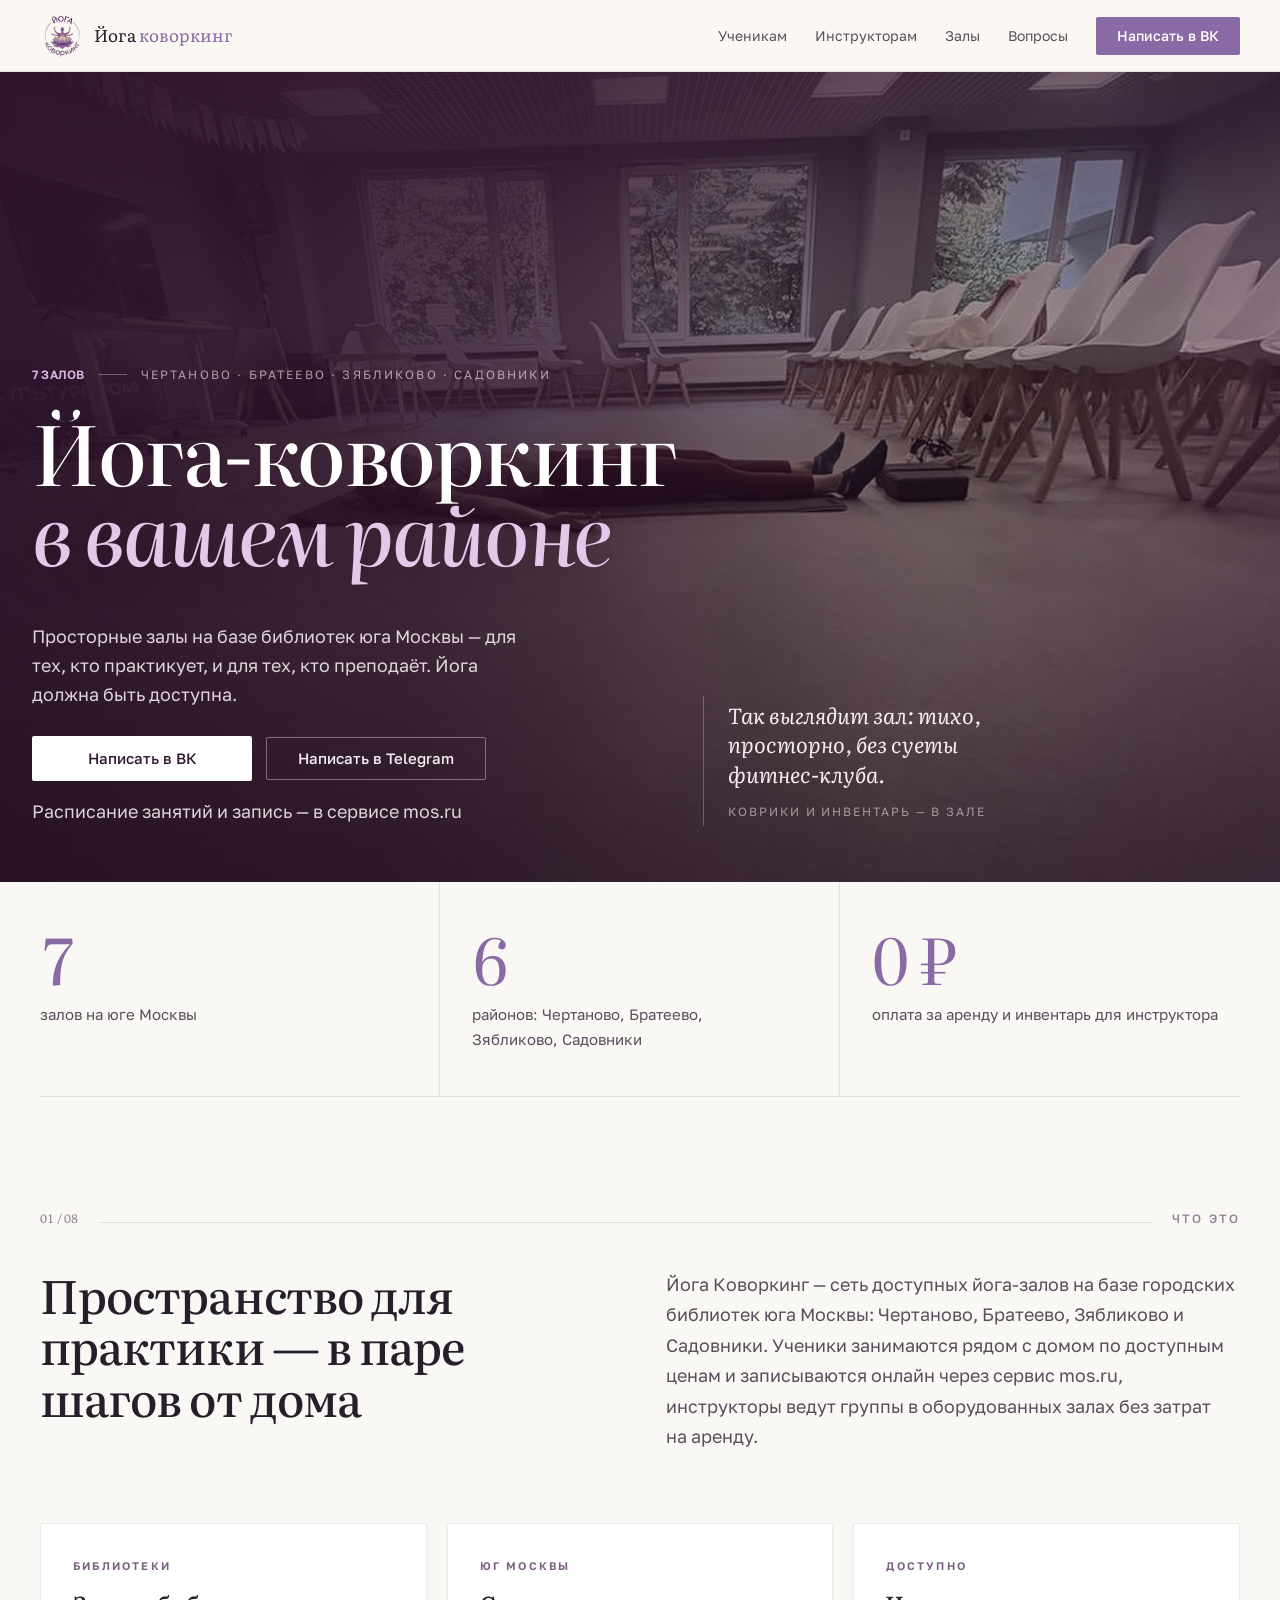
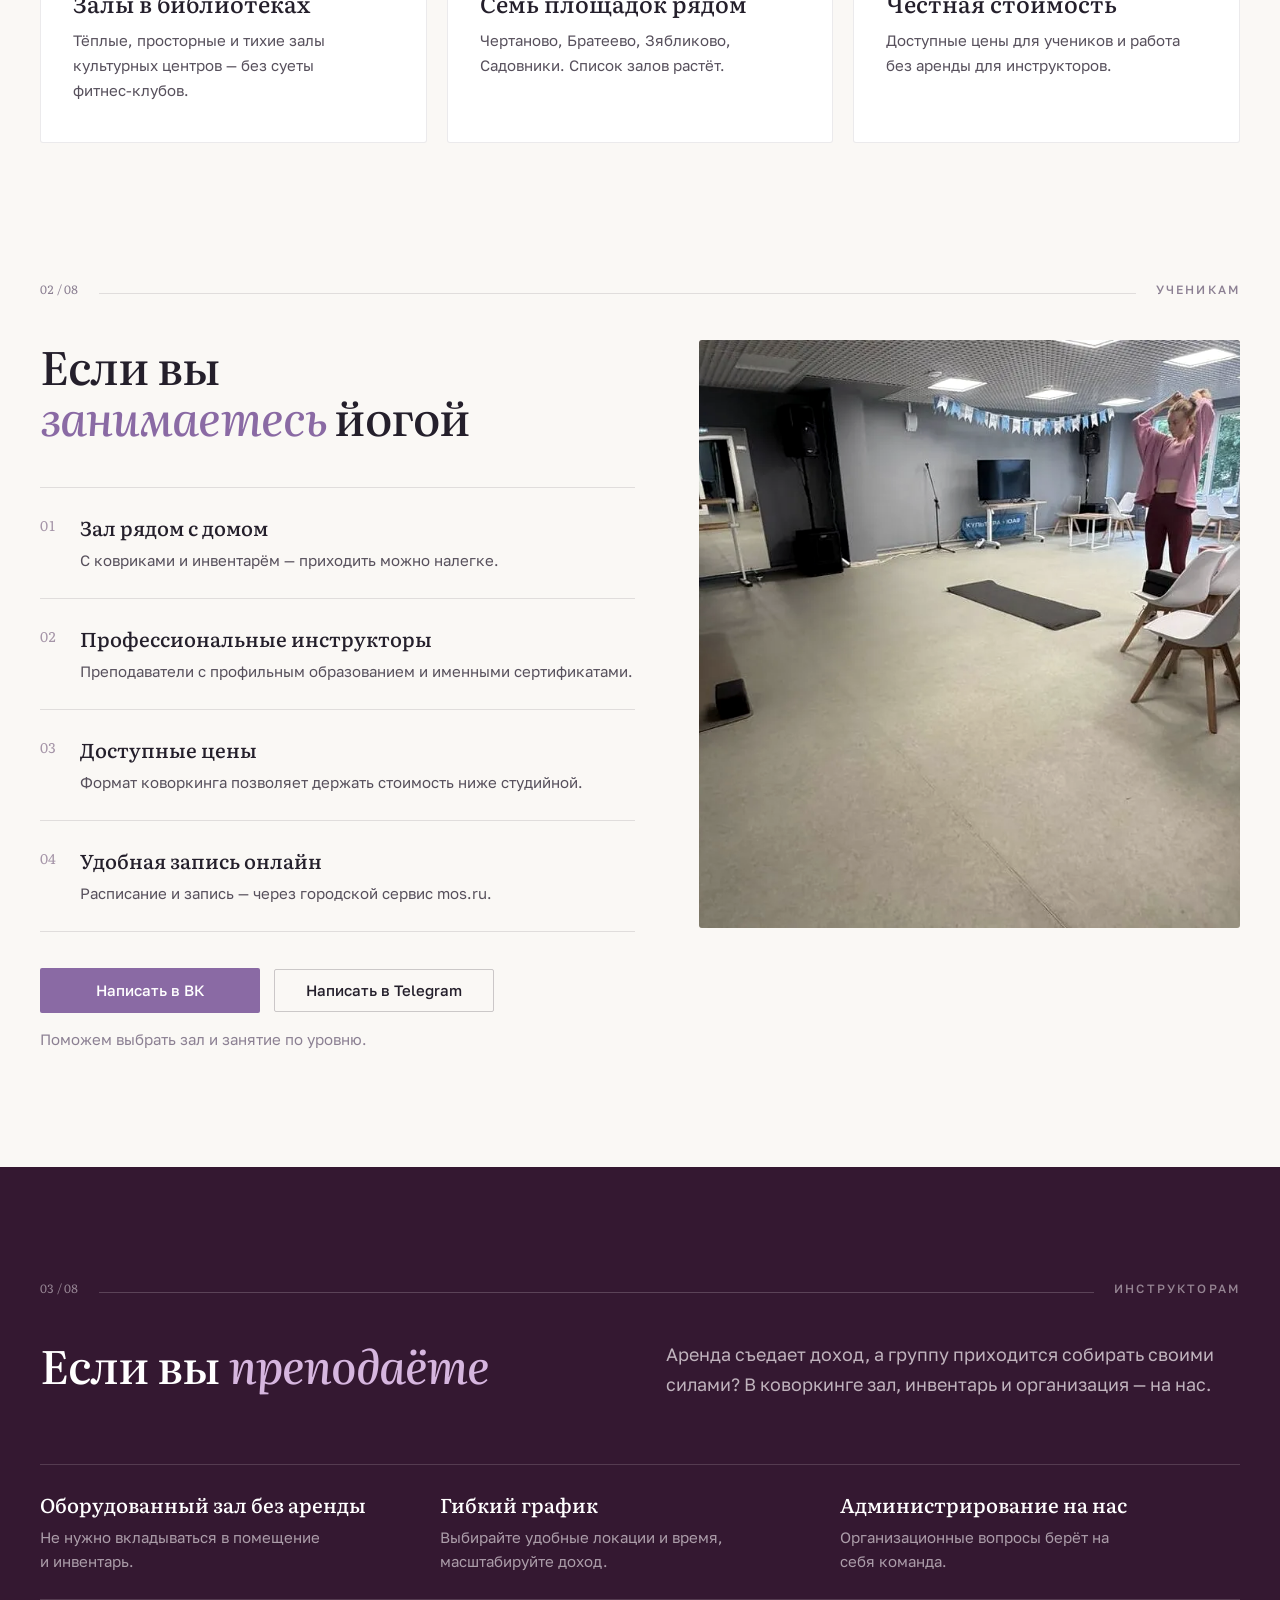
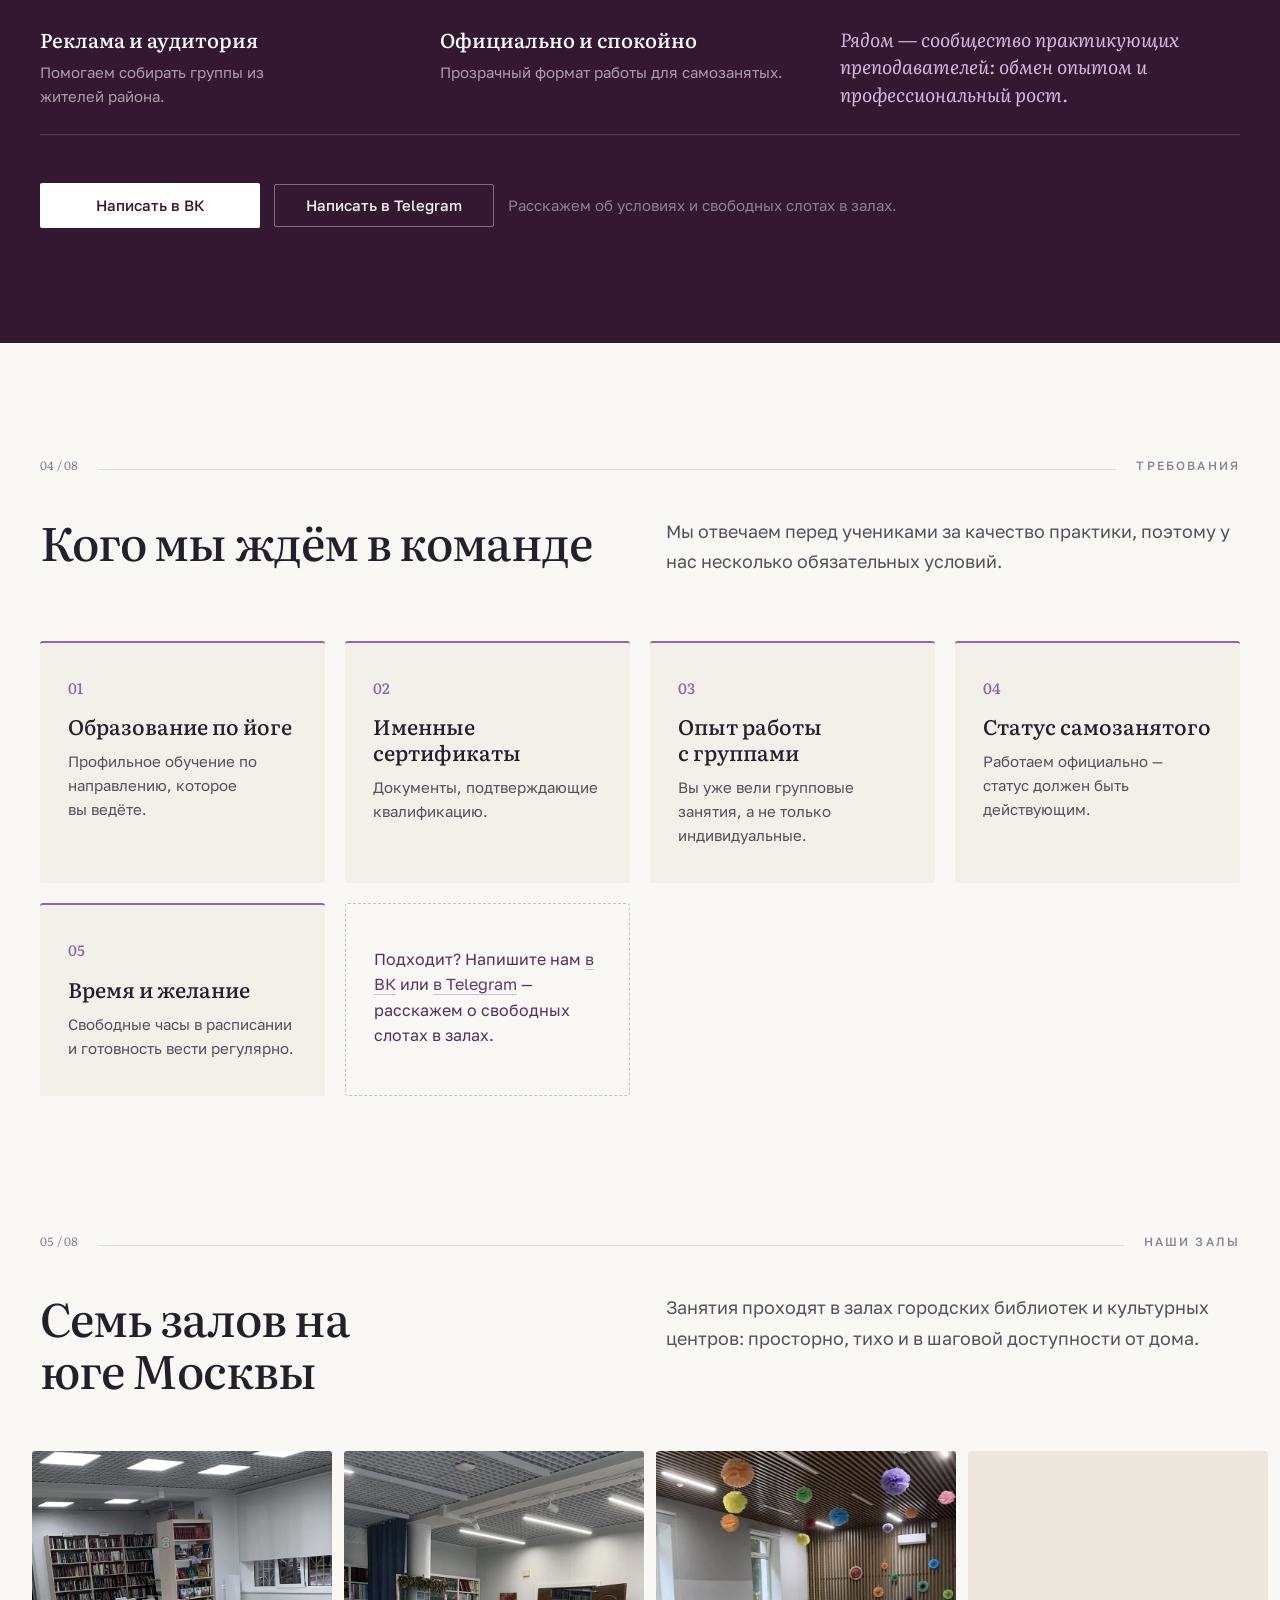
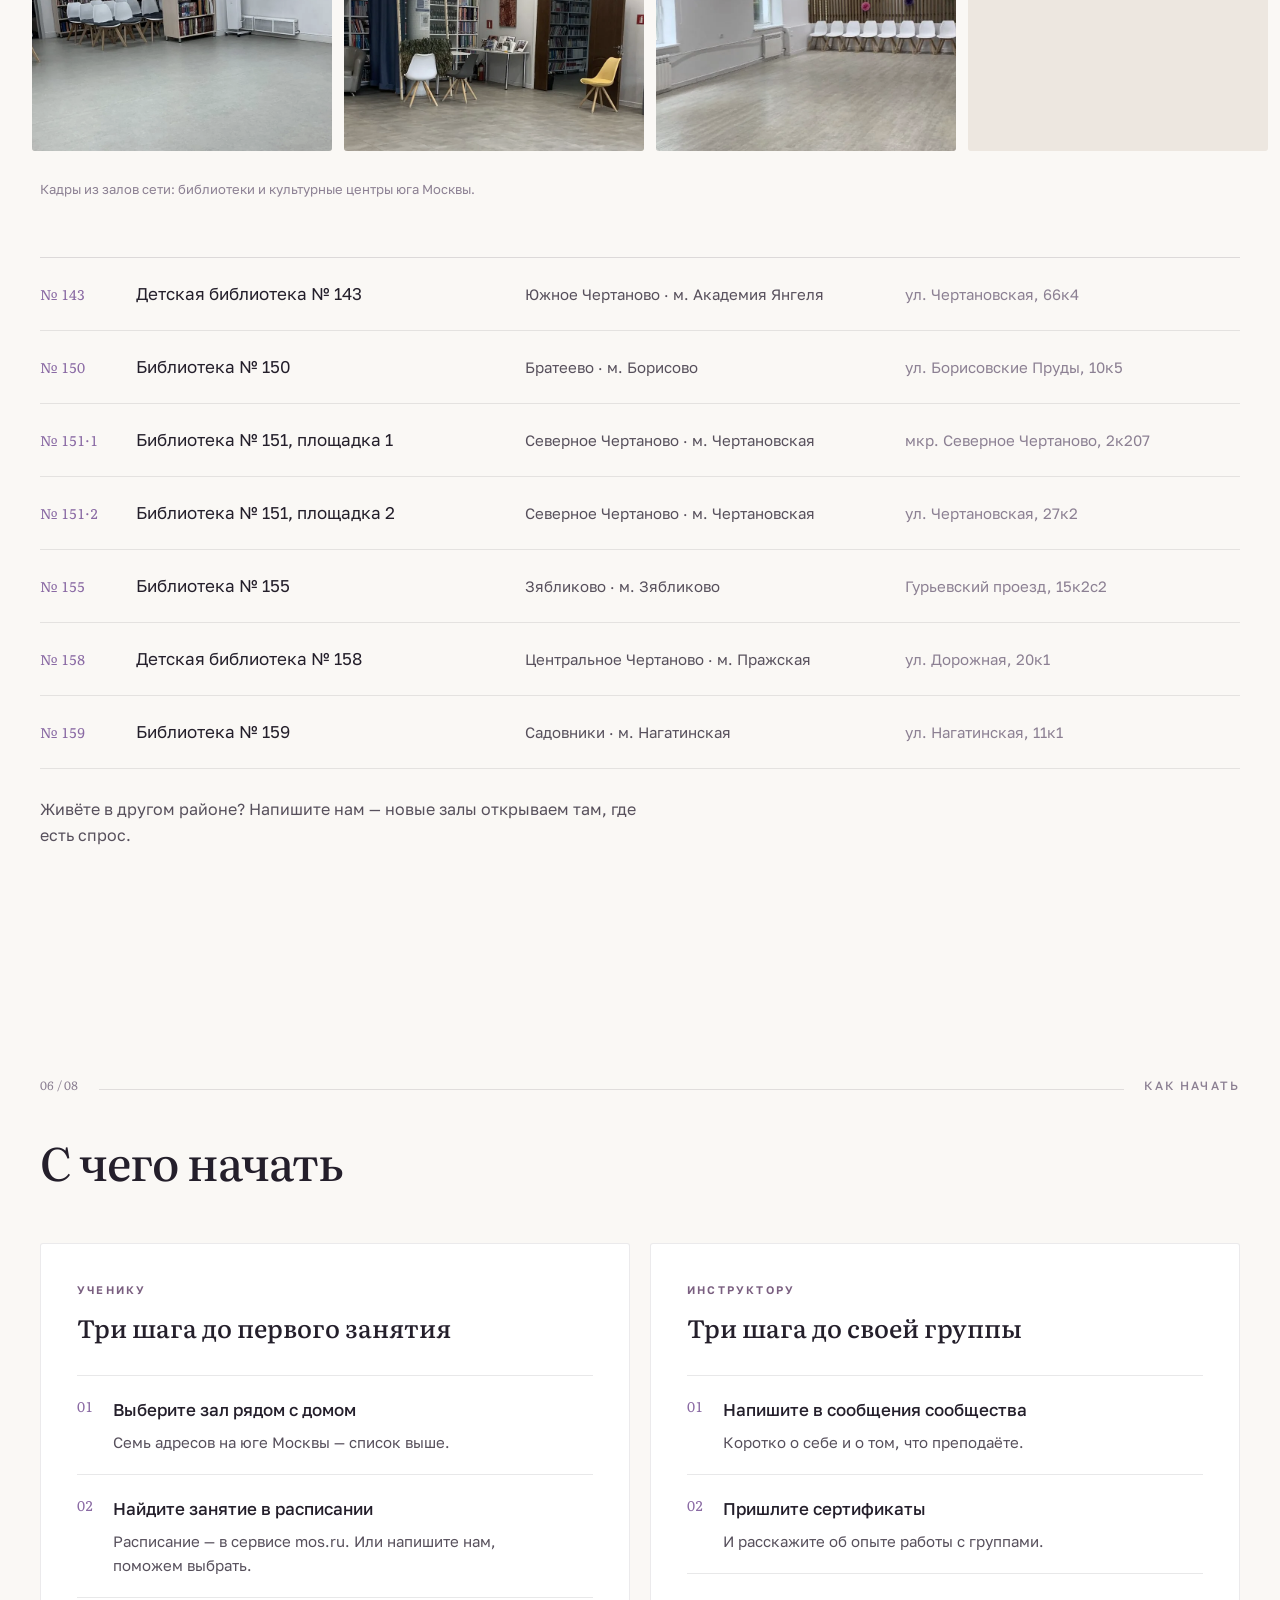
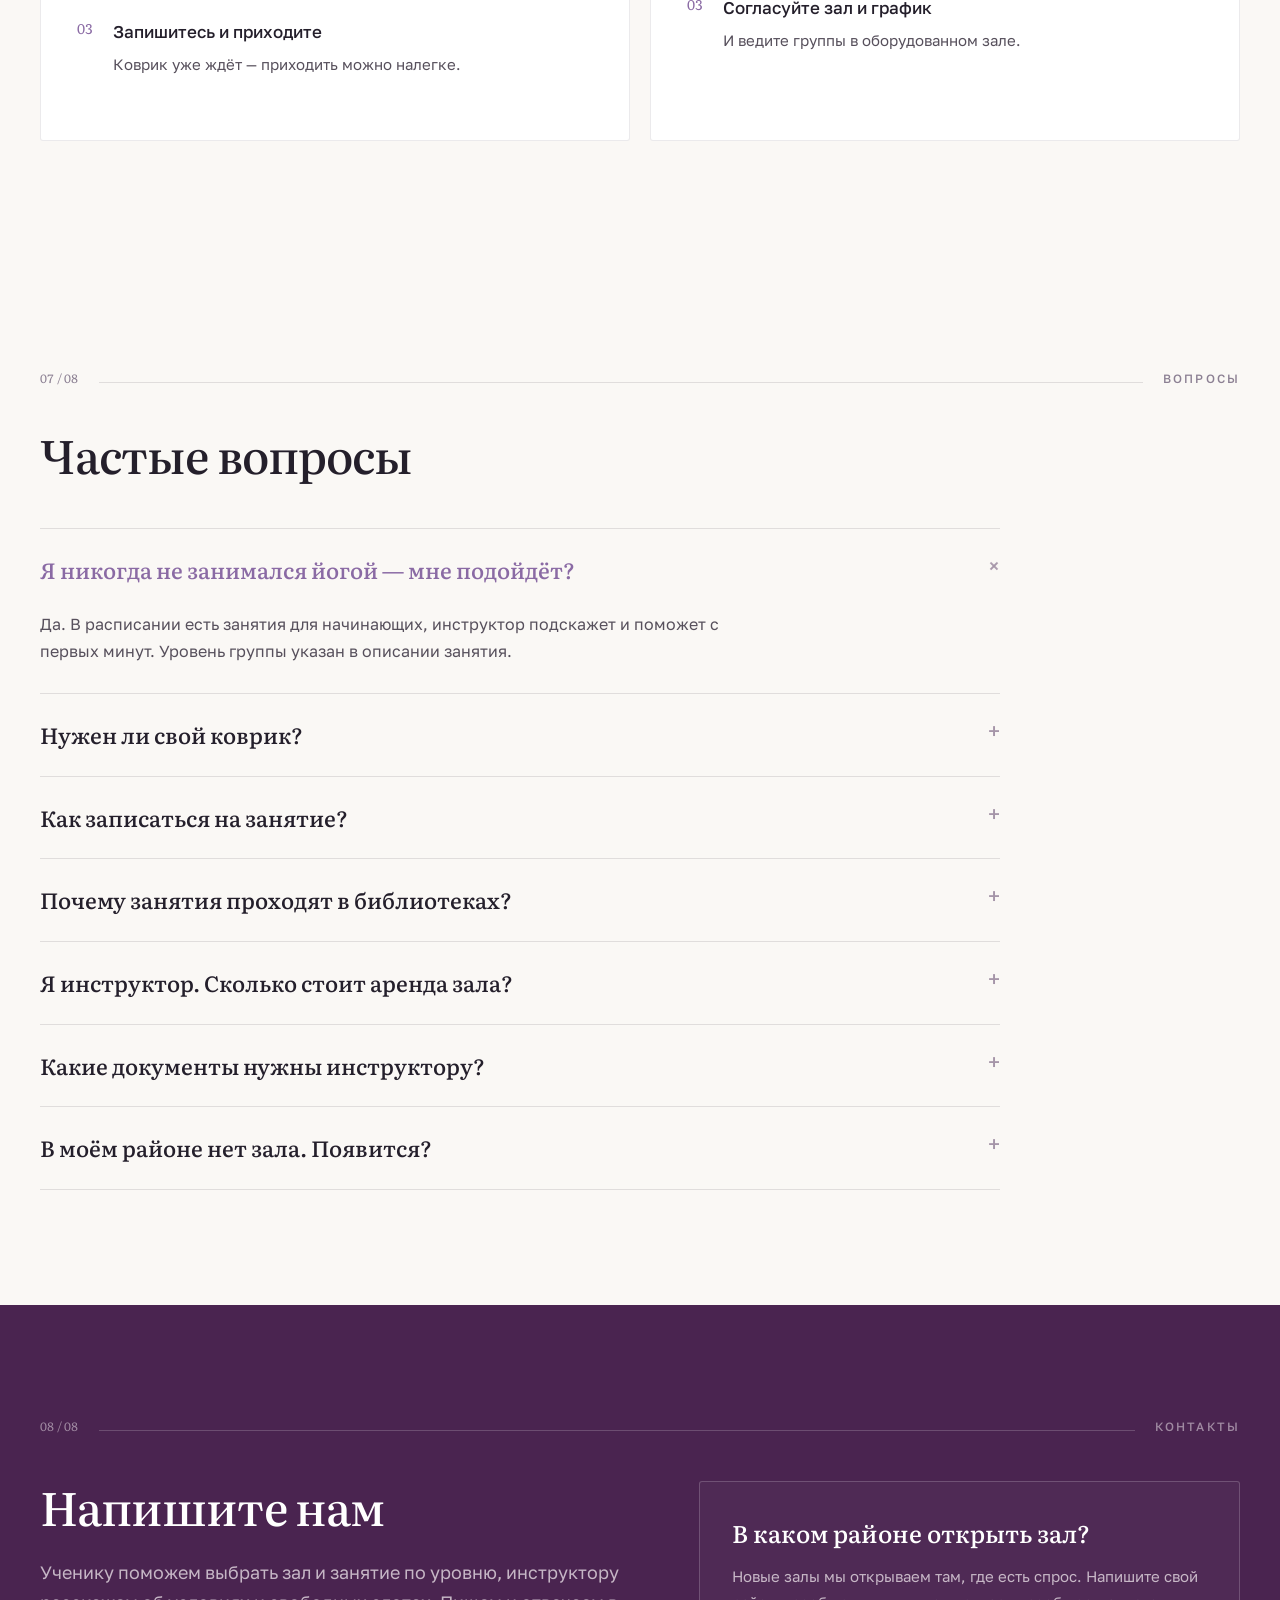
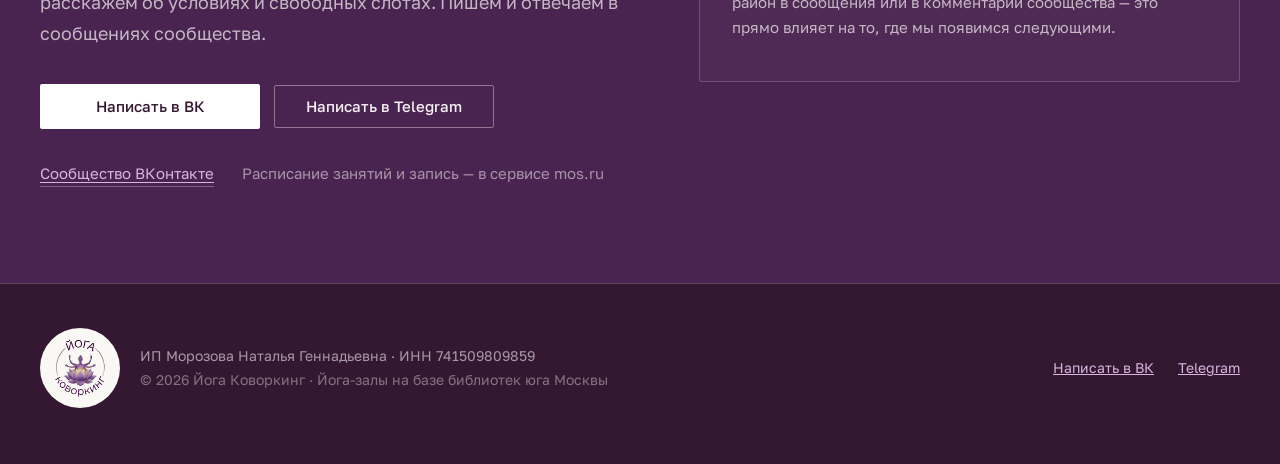
==== commit a6a6cb22: "Рестайлинг лендинга по хэндофу Claude Design (режим Б) Полная визуальная переработка по design_hando" ====
--- a/index.html
+++ b/index.html
@@ -24,7 +24,7 @@
 <link rel="preconnect" href="https://fonts.googleapis.com">
 <link rel="preconnect" href="https://fonts.gstatic.com" crossorigin>
 <link rel="preload" as="image" href="./photos/hero/hero.webp" type="image/webp" fetchpriority="high">
-<link rel="stylesheet" href="https://fonts.googleapis.com/css2?family=JetBrains+Mono:wght@500&family=Onest:wght@400;500;600&family=PT+Serif:wght@400;700&display=swap">
+<link rel="stylesheet" href="https://fonts.googleapis.com/css2?family=Literata:ital,opsz,wght@0,7..72,400;0,7..72,500;0,7..72,600;1,7..72,400;1,7..72,500&family=Golos+Text:wght@400;500;600&display=swap">
 <link rel="stylesheet" href="./css/tokens.css">
 <link rel="stylesheet" href="./css/base.css">
 <link rel="stylesheet" href="./css/components.css">
@@ -163,10 +163,10 @@
 <a class="skip" href="#main">К содержимому</a>
 
 <header class="header">
-  <div class="header__in">
+  <div class="header__in container">
     <a class="brand" href="#top" aria-label="Йога Коворкинг, наверх страницы">
-      <img class="brand__sign" src="./photos/logo.png" width="402" height="462" alt="" decoding="async">
-      <span class="brand__name"><span class="brand__mark">Йога</span><span class="brand__word">коворкинг</span></span>
+      <img class="brand__sign" src="./photos/logo.png" width="464" height="464" alt="" decoding="async">
+      <span class="brand__name">Йога<b>&#8239;коворкинг</b></span>
     </a>
     <button class="burger" type="button" aria-expanded="false" aria-controls="nav" aria-label="Открыть меню"><i></i></button>
     <nav class="nav" id="nav" data-open="false" aria-label="Разделы страницы">
@@ -181,60 +181,74 @@
 
 <main id="main">
 
-  <!-- 1. HERO — ритм A -->
-  <section class="hero container" data-type="A" aria-labelledby="hero-title">
-    <div class="rail">
-      <span class="code">7 ЗАЛОВ</span>
-      <span class="rail__name">Чертаново · Братеево · Зябликово · Садовники</span>
-    </div>
-    <h1 id="hero-title">Йога-коворкинг в вашем районе</h1>
-    <p class="hero__lead">Просторные залы на базе библиотек юга Москвы — для тех, кто практикует,
-      и для тех, кто преподаёт. Йога должна быть доступна.</p>
-    <div class="actions">
-      <a class="btn btn--primary btn--wide" data-cta="vk" href="https://vk.ru/im?sel=-241061217" target="_blank" rel="noopener">Написать в ВК</a>
-      <a class="btn btn--secondary btn--wide" data-cta="tg" href="https://t.me/natalimorozova7sky" target="_blank" rel="noopener">Написать в Telegram</a>
-      <span class="note" data-mosru>Расписание занятий и запись — в сервисе mos.ru</span>
-    </div>
-    <p class="hero__risk">Коврики и инвентарь — в зале: приходить можно налегке.</p>
-    <figure class="figure">
-      <div class="frame">
-        <picture>
-          <source srcset="./photos/hero/hero.webp" type="image/webp">
-          <img src="./photos/hero/hero.jpg" width="1200" height="720" fetchpriority="high" decoding="async"
-               alt="Женщина лежит в шавасане на коврике посреди светлого зала; вдоль стен ряды стульев, за окнами зелень">
-        </picture>
-      </div>
-      <figcaption>Так выглядит зал: тихо, просторно, без суеты фитнес-клуба.</figcaption>
-    </figure>
+  <!-- 1. HERO — ритм A, фулл-блид кадр -->
+  <section class="hero" data-type="A" aria-labelledby="hero-title">
+    <div class="hero__frame">
+      <picture>
+        <source srcset="./photos/hero/hero-800.webp 800w, ./photos/hero/hero.webp 1440w" type="image/webp" sizes="100vw">
+        <img src="./photos/hero/hero.jpg" srcset="./photos/hero/hero-800.jpg 800w, ./photos/hero/hero.jpg 1440w" sizes="100vw"
+             width="1440" height="845" fetchpriority="high" decoding="async"
+             alt="Женщина лежит в шавасане на коврике посреди светлого зала; вдоль стен ряды стульев, за окнами зелень">
+      </picture>
+    </div>
+    <div class="hero__veil hero__veil--1"></div>
+    <div class="hero__veil hero__veil--2"></div>
+    <div class="hero__in container">
+      <div class="hero__badge">
+        <b>7 залов</b><i></i><span>Чертаново · Братеево · Зябликово · Садовники</span>
+      </div>
+      <h1 id="hero-title"><span class="nowrap">Йога-коворкинг</span><br><em>в вашем районе</em></h1>
+      <div class="hero__row">
+        <div class="hero__lead-col">
+          <p>Просторные залы на базе библиотек юга Москвы — для тех, кто практикует,
+            и для тех, кто преподаёт. Йога должна быть доступна.</p>
+          <div class="actions">
+            <a class="btn btn--onbrand" data-cta="vk" href="https://vk.ru/im?sel=-241061217" target="_blank" rel="noopener">Написать в ВК</a>
+            <a class="btn btn--secondary" data-cta="tg" href="https://t.me/natalimorozova7sky" target="_blank" rel="noopener">Написать в Telegram</a>
+          </div>
+          <p class="hero__mos" data-mosru>Расписание занятий и запись — в сервисе mos.ru</p>
+        </div>
+        <div class="hero__aside">
+          <p>Так выглядит зал: тихо, просторно, без суеты фитнес-клуба.</p>
+          <p>Коврики и инвентарь — в зале</p>
+        </div>
+      </div>
+    </div>
+  </section>
+
+  <!-- 1b. Полоса цифр, светлый фон сразу под hero -->
+  <div class="container">
     <ul class="stats">
       <li><b>7</b><span>залов на юге Москвы</span></li>
       <li><b>6</b><span>районов: Чертаново, Братеево, Зябликово, Садовники</span></li>
-      <li><b>0 ₽</b><span>аренды и инвентаря для инструктора</span></li>
+      <li><b>0 ₽</b><span>оплата за аренду и инвентарь для инструктора</span></li>
     </ul>
-  </section>
+  </div>
 
   <!-- 2. ЧТО ЭТО — ритм B -->
   <section class="section" id="about" data-type="B" aria-labelledby="about-title">
     <div class="container">
-      <div class="rail"><span class="code">01 / 08</span><span class="rail__name">Что это</span></div>
-      <h2 id="about-title">Пространство для практики — в паре шагов от дома</h2>
-      <p class="lead" data-mosru>Йога Коворкинг — сеть доступных йога-залов на базе городских библиотек
-        юга Москвы: Чертаново, Братеево, Зябликово и Садовники. Ученики занимаются рядом с домом
-        по доступным ценам и записываются онлайн через сервис mos.ru, инструкторы ведут группы
-        в оборудованных залах без затрат на аренду.</p>
-      <ul class="grid grid--3">
+      <div class="rail"><span class="rail__num">01 / 08</span><span class="rail__line"></span><span class="rail__name">Что это</span></div>
+      <div class="section-head">
+        <h2 id="about-title">Пространство для практики — в паре шагов от дома</h2>
+        <p class="lead" data-mosru>Йога Коворкинг — сеть доступных йога-залов на базе городских библиотек
+          юга Москвы: Чертаново, Братеево, Зябликово и Садовники. Ученики занимаются рядом с домом
+          по доступным ценам и записываются онлайн через сервис mos.ru, инструкторы ведут группы
+          в оборудованных залах без затрат на аренду.</p>
+      </div>
+      <ul class="grid">
         <li class="card">
-          <span class="code">БИБЛИОТЕКИ</span>
+          <span class="eyebrow">Библиотеки</span>
           <h3>Залы в библиотеках</h3>
           <p>Тёплые, просторные и тихие залы культурных центров — без суеты фитнес-клубов.</p>
         </li>
         <li class="card">
-          <span class="code">ЮГ МОСКВЫ</span>
+          <span class="eyebrow">Юг Москвы</span>
           <h3>Семь площадок рядом</h3>
           <p>Чертаново, Братеево, Зябликово, Садовники. Список залов растёт.</p>
         </li>
         <li class="card">
-          <span class="code">ДОСТУПНО</span>
+          <span class="eyebrow">Доступно</span>
           <h3>Честная стоимость</h3>
           <p>Доступные цены для учеников и работа без аренды для инструкторов.</p>
         </li>
@@ -245,23 +259,23 @@
   <!-- 3. УЧЕНИКАМ — ритм A -->
   <section class="section" id="students" data-type="A" aria-labelledby="students-title">
     <div class="container">
-      <div class="rail"><span class="code">02 / 08</span><span class="rail__name">Ученикам</span></div>
-      <div class="split">
+      <div class="rail"><span class="rail__num">02 / 08</span><span class="rail__line"></span><span class="rail__name">Ученикам</span></div>
+      <div class="split-students">
         <div>
-          <h2 id="students-title">Если вы занимаетесь йогой</h2>
-          <ul class="lines">
-            <li><b>Зал рядом с домом</b><p>С ковриками и инвентарём — приходить можно налегке.</p></li>
-            <li><b>Профессиональные инструкторы</b><p>Преподаватели с профильным образованием и именными сертификатами.</p></li>
-            <li><b>Доступные цены</b><p>Формат коворкинга позволяет держать стоимость ниже студийной.</p></li>
-            <li><b>Удобная запись онлайн</b><p data-mosru>Расписание и запись — через городской сервис mos.ru.</p></li>
-          </ul>
+          <h2 id="students-title">Если вы <em class="accent-em">занимаетесь</em> йогой</h2>
+          <ol class="numlist">
+            <li><span class="numlist__num">01</span><div><h3>Зал рядом с домом</h3><p>С ковриками и инвентарём — приходить можно налегке.</p></div></li>
+            <li><span class="numlist__num">02</span><div><h3>Профессиональные инструкторы</h3><p>Преподаватели с профильным образованием и именными сертификатами.</p></div></li>
+            <li><span class="numlist__num">03</span><div><h3>Доступные цены</h3><p>Формат коворкинга позволяет держать стоимость ниже студийной.</p></div></li>
+            <li><span class="numlist__num">04</span><div><h3>Удобная запись онлайн</h3><p data-mosru>Расписание и запись — через городской сервис mos.ru.</p></div></li>
+          </ol>
           <div class="actions">
-            <a class="btn btn--primary btn--wide" data-cta="vk" href="https://vk.ru/im?sel=-241061217" target="_blank" rel="noopener">Написать в ВК</a>
-            <a class="btn btn--secondary btn--wide" data-cta="tg" href="https://t.me/natalimorozova7sky" target="_blank" rel="noopener">Написать в Telegram</a>
+            <a class="btn btn--primary" data-cta="vk" href="https://vk.ru/im?sel=-241061217" target="_blank" rel="noopener">Написать в ВК</a>
+            <a class="btn btn--secondary" data-cta="tg" href="https://t.me/natalimorozova7sky" target="_blank" rel="noopener">Написать в Telegram</a>
             <span class="note">Поможем выбрать зал и занятие по уровню.</span>
           </div>
         </div>
-        <div class="frame">
+        <div class="sticky-photo">
           <picture>
             <source srcset="./photos/practice/practice.webp" type="image/webp">
             <img src="./photos/practice/practice.jpg" width="1000" height="750" loading="lazy" decoding="async"
@@ -272,25 +286,26 @@
     </div>
   </section>
 
-  <!-- 4. ИНСТРУКТОРАМ — ритм C, единственный брендовый блок -->
-  <section class="section section--brand" id="teachers" data-type="C" aria-labelledby="teachers-title">
-    <div class="container">
-      <div class="rail"><span class="code">03 / 08</span><span class="rail__name">Инструкторам</span></div>
-      <h2 id="teachers-title">Если вы преподаёте</h2>
-      <p class="lead">Аренда съедает доход, а группу приходится собирать своими силами.
-        В коворкинге зал, инвентарь и организация — на нас.</p>
-      <ul class="lines">
-        <li><b>Оборудованный зал без аренды</b><p>Не нужно вкладываться в помещение и инвентарь.</p></li>
-        <li><b>Гибкий график</b><p>Выбирайте удобные локации и время, масштабируйте доход.</p></li>
-        <li><b>Администрирование на нас</b><p>Организационные вопросы берёт на себя команда.</p></li>
-        <li><b>Реклама и аудитория</b><p>Помогаем собирать группы из жителей района.</p></li>
-        <li><b>Официально и спокойно</b><p>Прозрачный формат работы для самозанятых.</p></li>
+  <!-- 4. ИНСТРУКТОРАМ — ритм C, единственный тёмный блок -->
+  <section class="section section--dark" id="teachers" data-type="C" aria-labelledby="teachers-title">
+    <div class="container">
+      <div class="rail"><span class="rail__num">03 / 08</span><span class="rail__line"></span><span class="rail__name">Инструкторам</span></div>
+      <div class="section-head">
+        <h2 id="teachers-title">Если вы <em class="accent-em">преподаёте</em></h2>
+        <p class="lead">Аренда съедает доход, а группу приходится собирать своими силами?
+          В коворкинге зал, инвентарь и организация — на нас.</p>
+      </div>
+      <ul class="flist">
+        <li><h3>Оборудованный зал без аренды</h3><p>Не нужно вкладываться в помещение и инвентарь.</p></li>
+        <li><h3>Гибкий график</h3><p>Выбирайте удобные локации и время, масштабируйте доход.</p></li>
+        <li><h3>Администрирование на нас</h3><p>Организационные вопросы берёт на себя команда.</p></li>
+        <li><h3>Реклама и аудитория</h3><p>Помогаем собирать группы из жителей района.</p></li>
+        <li><h3>Официально и спокойно</h3><p>Прозрачный формат работы для самозанятых.</p></li>
+        <li class="flist__quote"><p>Рядом — сообщество практикующих преподавателей: обмен опытом и профессиональный рост.</p></li>
       </ul>
-      <p class="note-after">Рядом — сообщество практикующих преподавателей:
-        обмен опытом и профессиональный рост.</p>
       <div class="actions">
-        <a class="btn btn--onbrand btn--wide" data-cta="vk" href="https://vk.ru/im?sel=-241061217" target="_blank" rel="noopener">Написать в ВК</a>
-        <a class="btn btn--secondary btn--wide" data-cta="tg" href="https://t.me/natalimorozova7sky" target="_blank" rel="noopener">Написать в Telegram</a>
+        <a class="btn btn--ondark" data-cta="vk" href="https://vk.ru/im?sel=-241061217" target="_blank" rel="noopener">Написать в ВК</a>
+        <a class="btn btn--secondary" data-cta="tg" href="https://t.me/natalimorozova7sky" target="_blank" rel="noopener">Написать в Telegram</a>
         <span class="note">Расскажем об условиях и свободных слотах в залах.</span>
       </div>
     </div>
@@ -299,85 +314,93 @@
   <!-- 5. ТРЕБОВАНИЯ — ритм B. Фильтр стоит выше FAQ: отсекает нецелевые отклики -->
   <section class="section" id="requirements" data-type="B" aria-labelledby="req-title">
     <div class="container">
-      <div class="rail"><span class="code">04 / 08</span><span class="rail__name">Требования</span></div>
-      <h2 id="req-title">Кого мы ждём в команде</h2>
-      <p class="lead">Мы отвечаем перед учениками за качество практики, поэтому у нас
-        несколько обязательных условий.</p>
-      <ul class="grid grid--5">
-        <li class="card"><span class="code">01</span><h3>Образование по йоге</h3><p>Профильное обучение по направлению, которое вы ведёте.</p></li>
-        <li class="card"><span class="code">02</span><h3>Именные сертификаты</h3><p>Документы, подтверждающие квалификацию.</p></li>
-        <li class="card"><span class="code">03</span><h3>Опыт работы с группами</h3><p>Вы уже вели групповые занятия, а не только индивидуальные.</p></li>
-        <li class="card"><span class="code">04</span><h3>Статус самозанятого</h3><p>Работаем официально — статус должен быть действующим.</p></li>
-        <li class="card"><span class="code">05</span><h3>Время и желание</h3><p>Свободные часы в расписании и готовность вести регулярно.</p></li>
+      <div class="rail"><span class="rail__num">04 / 08</span><span class="rail__line"></span><span class="rail__name">Требования</span></div>
+      <div class="section-head">
+        <h2 id="req-title">Кого мы ждём в команде</h2>
+        <p class="lead">Мы отвечаем перед учениками за качество практики, поэтому у нас
+          несколько обязательных условий.</p>
+      </div>
+      <ul class="grid">
+        <li class="tile"><span class="eyebrow">01</span><h3>Образование по йоге</h3><p>Профильное обучение по направлению, которое вы ведёте.</p></li>
+        <li class="tile"><span class="eyebrow">02</span><h3>Именные сертификаты</h3><p>Документы, подтверждающие квалификацию.</p></li>
+        <li class="tile"><span class="eyebrow">03</span><h3>Опыт работы с группами</h3><p>Вы уже вели групповые занятия, а не только индивидуальные.</p></li>
+        <li class="tile"><span class="eyebrow">04</span><h3>Статус самозанятого</h3><p>Работаем официально — статус должен быть действующим.</p></li>
+        <li class="tile"><span class="eyebrow">05</span><h3>Время и желание</h3><p>Свободные часы в расписании и готовность вести регулярно.</p></li>
+        <li class="tile tile--dashed">
+          <p>Подходит? Напишите нам
+            <a class="link" data-cta="vk" href="https://vk.ru/im?sel=-241061217" target="_blank" rel="noopener">в ВК</a>
+            или <a class="link" data-cta="tg" href="https://t.me/natalimorozova7sky" target="_blank" rel="noopener">в Telegram</a>
+            — расскажем о свободных слотах в залах.</p>
+        </li>
       </ul>
-      <p class="note-after">Подходит? Напишите нам
-        <a class="link" data-cta="vk" href="https://vk.ru/im?sel=-241061217" target="_blank" rel="noopener">в ВК</a>
-        или <a class="link" data-cta="tg" href="https://t.me/natalimorozova7sky" target="_blank" rel="noopener">в Telegram</a>
-        — расскажем о свободных слотах в залах.</p>
     </div>
   </section>
 
   <!-- 6. НАШИ ЗАЛЫ — ритм A -->
   <section class="section" id="halls" data-type="A" aria-labelledby="halls-title">
     <div class="container">
-      <div class="rail"><span class="code">05 / 08</span><span class="rail__name">Наши залы</span></div>
-      <h2 id="halls-title">Семь залов на юге Москвы</h2>
-      <p class="lead">Занятия проходят в залах городских библиотек и культурных центров:
-        просторно, тихо и в шаговой доступности от дома.</p>
-      <ul class="strip reveal">
-        <li><div class="frame"><picture><source srcset="./photos/halls/hall-01.webp" type="image/webp"><img src="./photos/halls/hall-01.jpg" width="1200" height="800" loading="lazy" decoding="async" alt="Зал с книжными стеллажами и рядами белых стульев, в центре свободное пространство"></picture></div></li>
-        <li><div class="frame"><picture><source srcset="./photos/halls/hall-02.webp" type="image/webp"><img src="./photos/halls/hall-02.jpg" width="1200" height="800" loading="lazy" decoding="async" alt="Просторный светлый зал библиотеки: стеллажи с книгами, кресло и свободный центр"></picture></div></li>
-        <li><div class="frame"><picture><source srcset="./photos/halls/hall-03.webp" type="image/webp"><img src="./photos/halls/hall-03.jpg" width="1200" height="800" loading="lazy" decoding="async" alt="Зал с деревянным реечным потолком, большими окнами и светлым полом"></picture></div></li>
-        <li><div class="frame"><picture><source srcset="./photos/halls/hall-04.webp" type="image/webp"><img src="./photos/halls/hall-04.jpg" width="1200" height="800" loading="lazy" decoding="async" alt="Светлый зал с панорамными окнами, картинами на стене и стульями вдоль стекла"></picture></div></li>
-        <li><div class="frame"><picture><source srcset="./photos/halls/hall-05.webp" type="image/webp"><img src="./photos/halls/hall-05.jpg" width="1200" height="800" loading="lazy" decoding="async" alt="Читальный зал: стеллажи с книгами, экран и стулья по периметру"></picture></div></li>
-        <li><div class="frame"><picture><source srcset="./photos/halls/hall-06.webp" type="image/webp"><img src="./photos/halls/hall-06.jpg" width="1200" height="800" loading="lazy" decoding="async" alt="Пустой зал с паркетным полом и рядом высоких окон под потолком"></picture></div></li>
+      <div class="rail"><span class="rail__num">05 / 08</span><span class="rail__line"></span><span class="rail__name">Наши залы</span></div>
+      <div class="section-head">
+        <h2 id="halls-title">Семь залов на юге Москвы</h2>
+        <p class="lead">Занятия проходят в залах городских библиотек и культурных центров:
+          просторно, тихо и в шаговой доступности от дома.</p>
+      </div>
+    </div>
+    <ul class="halls-strip reveal">
+      <li><div class="frame"><picture><source srcset="./photos/halls/hall-01.webp" type="image/webp"><img src="./photos/halls/hall-01.jpg" width="1200" height="800" loading="lazy" decoding="async" alt="Зал с книжными стеллажами и рядами белых стульев, в центре свободное пространство"></picture></div></li>
+      <li><div class="frame"><picture><source srcset="./photos/halls/hall-02.webp" type="image/webp"><img src="./photos/halls/hall-02.jpg" width="1200" height="800" loading="lazy" decoding="async" alt="Просторный светлый зал библиотеки: стеллажи с книгами, кресло и свободный центр"></picture></div></li>
+      <li><div class="frame"><picture><source srcset="./photos/halls/hall-03.webp" type="image/webp"><img src="./photos/halls/hall-03.jpg" width="1200" height="800" loading="lazy" decoding="async" alt="Зал с деревянным реечным потолком, большими окнами и светлым полом"></picture></div></li>
+      <li><div class="frame"><picture><source srcset="./photos/halls/hall-04.webp" type="image/webp"><img src="./photos/halls/hall-04.jpg" width="1200" height="800" loading="lazy" decoding="async" alt="Светлый зал с панорамными окнами, картинами на стене и стульями вдоль стекла"></picture></div></li>
+      <li><div class="frame"><picture><source srcset="./photos/halls/hall-05.webp" type="image/webp"><img src="./photos/halls/hall-05.jpg" width="1200" height="800" loading="lazy" decoding="async" alt="Читальный зал: стеллажи с книгами, экран и стулья по периметру"></picture></div></li>
+      <li><div class="frame"><picture><source srcset="./photos/halls/hall-06.webp" type="image/webp"><img src="./photos/halls/hall-06.jpg" width="1200" height="800" loading="lazy" decoding="async" alt="Пустой зал с паркетным полом и рядом высоких окон под потолком"></picture></div></li>
+    </ul>
+    <div class="container">
+      <p class="halls-caption">Кадры из залов сети: библиотеки и культурные центры юга Москвы.</p>
+      <ul class="catalog">
+        <li>
+          <span class="catalog__num">№ 143</span>
+          <span class="catalog__name">Детская библиотека № 143</span>
+          <span class="catalog__place">Южное Чертаново · м. Академия Янгеля</span>
+          <span class="catalog__addr">ул. Чертановская, 66к4</span>
+        </li>
+        <li>
+          <span class="catalog__num">№ 150</span>
+          <span class="catalog__name">Библиотека № 150</span>
+          <span class="catalog__place">Братеево · м. Борисово</span>
+          <span class="catalog__addr">ул. Борисовские Пруды, 10к5</span>
+        </li>
+        <li>
+          <span class="catalog__num">№ 151·1</span>
+          <span class="catalog__name">Библиотека № 151, площадка 1</span>
+          <span class="catalog__place">Северное Чертаново · м. Чертановская</span>
+          <span class="catalog__addr">мкр. Северное Чертаново, 2к207</span>
+        </li>
+        <li>
+          <span class="catalog__num">№ 151·2</span>
+          <span class="catalog__name">Библиотека № 151, площадка 2</span>
+          <span class="catalog__place">Северное Чертаново · м. Чертановская</span>
+          <span class="catalog__addr">ул. Чертановская, 27к2</span>
+        </li>
+        <li>
+          <span class="catalog__num">№ 155</span>
+          <span class="catalog__name">Библиотека № 155</span>
+          <span class="catalog__place">Зябликово · м. Зябликово</span>
+          <span class="catalog__addr">Гурьевский проезд, 15к2с2</span>
+        </li>
+        <li>
+          <span class="catalog__num">№ 158</span>
+          <span class="catalog__name">Детская библиотека № 158</span>
+          <span class="catalog__place">Центральное Чертаново · м. Пражская</span>
+          <span class="catalog__addr">ул. Дорожная, 20к1</span>
+        </li>
+        <li>
+          <span class="catalog__num">№ 159</span>
+          <span class="catalog__name">Библиотека № 159</span>
+          <span class="catalog__place">Садовники · м. Нагатинская</span>
+          <span class="catalog__addr">ул. Нагатинская, 11к1</span>
+        </li>
       </ul>
-      <p class="note-after">Кадры из залов сети: библиотеки и культурные центры юга Москвы.</p>
-      <ul class="halls">
-        <li class="hall">
-          <span class="code hall__code">№ 143</span>
-          <span class="hall__name">Детская библиотека № 143</span>
-          <span class="hall__place">Южное Чертаново · м. Академия Янгеля</span>
-          <span class="hall__addr">ул. Чертановская, 66к4</span>
-        </li>
-        <li class="hall">
-          <span class="code hall__code">№ 150</span>
-          <span class="hall__name">Библиотека № 150</span>
-          <span class="hall__place">Братеево · м. Борисово</span>
-          <span class="hall__addr">ул. Борисовские Пруды, 10к5</span>
-        </li>
-        <li class="hall">
-          <span class="code hall__code">№ 151·1</span>
-          <span class="hall__name">Библиотека № 151, площадка 1</span>
-          <span class="hall__place">Северное Чертаново · м. Чертановская</span>
-          <span class="hall__addr">мкр. Северное Чертаново, 2к207</span>
-        </li>
-        <li class="hall">
-          <span class="code hall__code">№ 151·2</span>
-          <span class="hall__name">Библиотека № 151, площадка 2</span>
-          <span class="hall__place">Северное Чертаново · м. Чертановская</span>
-          <span class="hall__addr">ул. Чертановская, 27к2</span>
-        </li>
-        <li class="hall">
-          <span class="code hall__code">№ 155</span>
-          <span class="hall__name">Библиотека № 155</span>
-          <span class="hall__place">Зябликово · м. Зябликово</span>
-          <span class="hall__addr">Гурьевский проезд, 15к2с2</span>
-        </li>
-        <li class="hall">
-          <span class="code hall__code">№ 158</span>
-          <span class="hall__name">Детская библиотека № 158</span>
-          <span class="hall__place">Центральное Чертаново · м. Пражская</span>
-          <span class="hall__addr">ул. Дорожная, 20к1</span>
-        </li>
-        <li class="hall">
-          <span class="code hall__code">№ 159</span>
-          <span class="hall__name">Библиотека № 159</span>
-          <span class="hall__place">Садовники · м. Нагатинская</span>
-          <span class="hall__addr">ул. Нагатинская, 11к1</span>
-        </li>
-      </ul>
-      <p class="note-after">Живёте в другом районе? Напишите нам — новые залы открываем там,
+      <p class="halls-note">Живёте в другом районе? Напишите нам — новые залы открываем там,
         где есть спрос.</p>
     </div>
   </section>
@@ -385,25 +408,25 @@
   <!-- 7. КАК НАЧАТЬ — ритм B -->
   <section class="section" id="start" data-type="B" aria-labelledby="start-title">
     <div class="container">
-      <div class="rail"><span class="code">06 / 08</span><span class="rail__name">Как начать</span></div>
+      <div class="rail"><span class="rail__num">06 / 08</span><span class="rail__line"></span><span class="rail__name">Как начать</span></div>
       <h2 id="start-title">С чего начать</h2>
-      <ul class="grid grid--2">
+      <ul class="grid grid--wide">
         <li class="card">
-          <span class="code">УЧЕНИКУ</span>
+          <span class="eyebrow">Ученику</span>
           <h3>Три шага до первого занятия</h3>
           <ol class="steps">
-            <li><span class="code">01</span><div><b>Выберите зал рядом с домом</b><p>Семь адресов на юге Москвы — список выше.</p></div></li>
-            <li><span class="code">02</span><div><b>Найдите занятие в расписании</b><p data-mosru>Расписание — в сервисе mos.ru. Или напишите нам, поможем выбрать.</p></div></li>
-            <li><span class="code">03</span><div><b>Запишитесь и приходите</b><p>Коврик уже ждёт — приходить можно налегке.</p></div></li>
+            <li><span class="steps__num">01</span><div><span class="steps__title">Выберите зал рядом с домом</span><p>Семь адресов на юге Москвы — список выше.</p></div></li>
+            <li><span class="steps__num">02</span><div><span class="steps__title">Найдите занятие в расписании</span><p data-mosru>Расписание — в сервисе mos.ru. Или напишите нам, поможем выбрать.</p></div></li>
+            <li><span class="steps__num">03</span><div><span class="steps__title">Запишитесь и приходите</span><p>Коврик уже ждёт — приходить можно налегке.</p></div></li>
           </ol>
         </li>
         <li class="card">
-          <span class="code">ИНСТРУКТОРУ</span>
+          <span class="eyebrow">Инструктору</span>
           <h3>Три шага до своей группы</h3>
           <ol class="steps">
-            <li><span class="code">01</span><div><b>Напишите в сообщения сообщества</b><p>Коротко о себе и о том, что преподаёте.</p></div></li>
-            <li><span class="code">02</span><div><b>Пришлите сертификаты</b><p>И расскажите об опыте работы с группами.</p></div></li>
-            <li><span class="code">03</span><div><b>Согласуйте зал и график</b><p>И ведите группы в оборудованном зале.</p></div></li>
+            <li><span class="steps__num">01</span><div><span class="steps__title">Напишите в сообщения сообщества</span><p>Коротко о себе и о том, что преподаёте.</p></div></li>
+            <li><span class="steps__num">02</span><div><span class="steps__title">Пришлите сертификаты</span><p>И расскажите об опыте работы с группами.</p></div></li>
+            <li><span class="steps__num">03</span><div><span class="steps__title">Согласуйте зал и график</span><p>И ведите группы в оборудованном зале.</p></div></li>
           </ol>
         </li>
       </ul>
@@ -413,78 +436,103 @@
   <!-- 8. ВОПРОСЫ — ритм A -->
   <section class="section" id="faq" data-type="A" aria-labelledby="faq-title">
     <div class="container">
-      <div class="rail"><span class="code">07 / 08</span><span class="rail__name">Вопросы</span></div>
+      <div class="rail"><span class="rail__num">07 / 08</span><span class="rail__line"></span><span class="rail__name">Вопросы</span></div>
       <h2 id="faq-title">Частые вопросы</h2>
-      <div class="faq">
-        <details name="faq">
-          <summary>Я никогда не занимался йогой — мне подойдёт?</summary>
-          <p>Да. В расписании есть занятия для начинающих, инструктор подскажет и поможет
-            с первых минут. Уровень группы указан в описании занятия.</p>
-        </details>
-        <details name="faq">
-          <summary>Нужен ли свой коврик?</summary>
-          <p>Нет, залы оборудованы инвентарём. Со своим ковриком тоже можно.</p>
-        </details>
-        <details name="faq">
-          <summary>Как записаться на занятие?</summary>
-          <p data-mosru>Расписание и запись — онлайн через городской сервис mos.ru: выбираете зал,
+      <ul class="faq">
+        <li class="faq__item">
+          <button class="faq__q" type="button" aria-expanded="false">
+            <span>Я никогда не занимался йогой — мне подойдёт?</span><span class="faq__icon">+</span>
+          </button>
+          <div class="faq__a"><p>Да. В расписании есть занятия для начинающих, инструктор подскажет и поможет
+            с первых минут. Уровень группы указан в описании занятия.</p></div>
+        </li>
+        <li class="faq__item">
+          <button class="faq__q" type="button" aria-expanded="false">
+            <span>Нужен ли свой коврик?</span><span class="faq__icon">+</span>
+          </button>
+          <div class="faq__a"><p>Нет, залы оборудованы инвентарём. Со своим ковриком тоже можно.</p></div>
+        </li>
+        <li class="faq__item">
+          <button class="faq__q" type="button" aria-expanded="false">
+            <span>Как записаться на занятие?</span><span class="faq__icon">+</span>
+          </button>
+          <div class="faq__a"><p data-mosru>Расписание и запись — онлайн через городской сервис mos.ru: выбираете зал,
             занятие и время. Если удобнее — напишите нам в сообщения сообщества,
-            поможем подобрать занятие и записаться.</p>
-        </details>
-        <details name="faq">
-          <summary>Почему занятия проходят в библиотеках?</summary>
-          <p>Мы используем залы культурных центров: это тёплые, просторные и тихие помещения
-            в шаговой доступности — и именно это позволяет держать цены доступными.</p>
-        </details>
-        <details name="faq">
-          <summary>Я инструктор. Сколько стоит аренда зала?</summary>
-          <p>Вы не платите за аренду и инвентарь — формат коворкинга устроен иначе.
-            Напишите в сообщения сообщества, расскажем об условиях сотрудничества.</p>
-        </details>
-        <details name="faq">
-          <summary>Какие документы нужны инструктору?</summary>
-          <p>Профильное образование по йоге, именные сертификаты, опыт групповой работы
-            и статус самозанятого.</p>
-        </details>
-        <details name="faq">
-          <summary>В моём районе нет зала. Появится?</summary>
-          <p>Возможно — залы открываются там, где есть спрос. Напишите нам свой район.</p>
-        </details>
+            поможем подобрать занятие и записаться.</p></div>
+        </li>
+        <li class="faq__item">
+          <button class="faq__q" type="button" aria-expanded="false">
+            <span>Почему занятия проходят в библиотеках?</span><span class="faq__icon">+</span>
+          </button>
+          <div class="faq__a"><p>Мы используем залы культурных центров: это тёплые, просторные и тихие помещения
+            в шаговой доступности — и именно это позволяет держать цены доступными.</p></div>
+        </li>
+        <li class="faq__item">
+          <button class="faq__q" type="button" aria-expanded="false">
+            <span>Я инструктор. Сколько стоит аренда зала?</span><span class="faq__icon">+</span>
+          </button>
+          <div class="faq__a"><p>Вы не платите за аренду и инвентарь — формат коворкинга устроен иначе.
+            Напишите в сообщения сообщества, расскажем об условиях сотрудничества.</p></div>
+        </li>
+        <li class="faq__item">
+          <button class="faq__q" type="button" aria-expanded="false">
+            <span>Какие документы нужны инструктору?</span><span class="faq__icon">+</span>
+          </button>
+          <div class="faq__a"><p>Профильное образование по йоге, именные сертификаты, опыт групповой работы
+            и статус самозанятого.</p></div>
+        </li>
+        <li class="faq__item">
+          <button class="faq__q" type="button" aria-expanded="false">
+            <span>В моём районе нет зала. Появится?</span><span class="faq__icon">+</span>
+          </button>
+          <div class="faq__a"><p>Возможно — залы открываются там, где есть спрос. Напишите нам свой район.</p></div>
+        </li>
+      </ul>
+    </div>
+  </section>
+
+  <!-- 9. КОНТАКТЫ — ритм C, брендовый блок -->
+  <section class="section section--brand" id="contacts" data-type="C" aria-labelledby="contacts-title">
+    <div class="container">
+      <div class="rail"><span class="rail__num">08 / 08</span><span class="rail__line"></span><span class="rail__name">Контакты</span></div>
+      <div class="contacts-grid">
+        <div>
+          <h2 id="contacts-title">Напишите нам</h2>
+          <p class="lead">Ученику поможем выбрать зал и занятие по уровню, инструктору расскажем
+            об условиях и свободных слотах. Пишем и отвечаем в сообщениях сообщества.</p>
+          <div class="actions">
+            <a class="btn btn--onbrand" data-cta="vk" href="https://vk.ru/im?sel=-241061217" target="_blank" rel="noopener">Написать в ВК</a>
+            <a class="btn btn--secondary" data-cta="tg" href="https://t.me/natalimorozova7sky" target="_blank" rel="noopener">Написать в Telegram</a>
+          </div>
+          <div class="contacts-links">
+            <a class="link" href="https://vk.ru/club241061217" target="_blank" rel="noopener">Сообщество ВКонтакте</a>
+            <span data-mosru>Расписание занятий и запись — в сервисе mos.ru</span>
+          </div>
+        </div>
+        <div class="contacts-card">
+          <h3>В каком районе открыть зал?</h3>
+          <p>Новые залы мы открываем там, где есть спрос. Напишите свой район в сообщения
+            или в комментарии сообщества — это прямо влияет на то, где мы появимся следующими.</p>
+        </div>
       </div>
     </div>
   </section>
 
 </main>
 
-<!-- 9. КОНТАКТЫ И ФУТЕР — ритм C, единственный тёмный блок -->
-<footer class="section section--dark" id="contacts" data-type="C" aria-labelledby="contacts-title">
-  <div class="container">
-    <div class="rail"><span class="code">08 / 08</span><span class="rail__name">Контакты</span></div>
-    <div class="contacts__grid">
-      <div>
-        <h2 id="contacts-title">Напишите нам</h2>
-        <p class="lead">Ученику поможем выбрать зал и занятие по уровню, инструктору расскажем
-          об условиях и свободных слотах. Пишем и отвечаем в сообщениях сообщества.</p>
-        <div class="actions">
-          <a class="btn btn--ondark btn--wide" data-cta="vk" href="https://vk.ru/im?sel=-241061217" target="_blank" rel="noopener">Написать в ВК</a>
-          <a class="btn btn--secondary btn--wide" data-cta="tg" href="https://t.me/natalimorozova7sky" target="_blank" rel="noopener">Написать в Telegram</a>
-          <a class="link" href="https://vk.ru/club241061217" target="_blank" rel="noopener">Сообщество ВКонтакте</a>
-        </div>
-        <p class="note-after" data-mosru>Расписание занятий и запись — в сервисе mos.ru</p>
-      </div>
-      <div class="contacts__aside">
-        <h3>В каком районе открыть зал?</h3>
-        <p>Новые залы мы открываем там, где есть спрос. Напишите свой район в сообщения
-          или в комментарии сообщества — это прямо влияет на то, где мы появимся следующими.</p>
-      </div>
-    </div>
-    <div class="footer">
-      <img class="footer__logo" src="./photos/logo.png" width="402" height="462" loading="lazy" decoding="async"
+<footer class="footer" id="footer">
+  <div class="footer__in container">
+    <div class="footer__brand">
+      <img class="footer__logo" src="./photos/logo.png" width="464" height="464" loading="lazy" decoding="async"
            alt="Логотип «Йога Коворкинг»: фигура в позе лотоса в круге из букв">
       <div class="footer__legal">
-        <p data-bind="ip">ИП Морозова Наталья Геннадьевна · ИНН 741509809859</p>
-        <p>© 2026 Йога Коворкинг · Йога-залы на базе библиотек юга Москвы</p>
-      </div>
+        <div data-bind="ip">ИП Морозова Наталья Геннадьевна · ИНН 741509809859</div>
+        <div class="copyright">© 2026 Йога Коворкинг · Йога-залы на базе библиотек юга Москвы</div>
+      </div>
+    </div>
+    <div class="footer__links">
+      <a data-cta="vk" href="https://vk.ru/im?sel=-241061217" target="_blank" rel="noopener">Написать в ВК</a>
+      <a data-cta="tg" href="https://t.me/natalimorozova7sky" target="_blank" rel="noopener">Telegram</a>
     </div>
   </div>
 </footer>
--- a/css/tokens.css
+++ b/css/tokens.css
@@ -1,57 +1,58 @@
 /* ============================================================
    ТОКЕНЫ — палитра, шрифты, шкала, отступы.
+   Рестайлинг 2026-09-02 по design_handoff_landing_restyle/README.md
+   («Design Tokens»). Палитра выведена из кириллического логотипа —
+   переход от предыдущего сине-фиолетового акцента к сливовому.
    Смена акцента или кегля = правка здесь, а не поиск по файлам.
    ============================================================ */
 
 :root{
-  /* Палитра. 70 нейтраль / 20 тёмный / 10 бренд.
-     Пурпур снят с логотипа: буквы #3D0345, лотос #663883 / #764F8B — тон ~280°,
-     баклажановый, а не сине-фиолетовый. Нейтрали подтонированы в тот же тон. */
-  --paper:#FAF8F5;          /* фон страницы */
-  --surface:#FFFFFF;        /* карточки */
-  --surface-2:#F2EDE8;      /* подложка под изображение */
+  /* Палитра. 70 нейтраль / 20 тёмный / 10 бренд */
+  --bg:#FAF8F5;              /* фон страницы, theme-color */
+  --surface:#FFFFFF;         /* карточки «Что это», «Как начать» */
+  --surface-warm:#F3EFE9;    /* плитки требований, ховер строк каталога */
 
-  --ink:#2A2230;            /* основной текст и тёмный блок, контраст 14.3:1 */
-  --ink-2:#474050;          /* вторичный текст и мелкие подписи, контраст 9.2:1 */
-  --ink-3:#6B6478;          /* только декоративные значки */
+  --ink:#241F2B;             /* основной текст, H1–H3 на светлом */
+  --ink-2:#57505C;           /* абзацы */
+  --ink-3:#8C8093;           /* подписи, мелкие пояснения */
+  --label:#7A5F80;           /* рубрики 11px uppercase */
+  --num:#A595A8;             /* номера пунктов, иконка «+» */
 
-  --brand:#7E4A97;          /* заливка кнопок, белый текст 6.3:1 */
-  --brand-press:#63357A;    /* ховер и текстовые ссылки, на бумаге 8.4:1 */
-  --brand-deep:#4E2A62;     /* брендовый полноширинный блок, белый текст 11.5:1 */
-  --brand-hover:#8F5CA9;    /* ховер заливки на тёмном */
-  --brand-tint:#EDE4F2;     /* ховер белой кнопки на брендовом блоке */
+  --accent:#8A6AA4;          /* акцент — мид-тон лотоса */
+  --accent-deep:#5C3B6E;     /* ховер кнопок */
+  --accent-ink:#54305F;      /* текст на кремовом акцентно */
 
-  --line:rgba(42,34,48,.14);
-  --line-2:rgba(42,34,48,.08);
+  --plum-900:#341831;        /* тёмный блок «Инструкторам», hero-фон, футер */
+  --plum-800:#4A2450;        /* брендовый блок «Контакты» */
+  --lilac-300:#D6B6DF;       /* акцент на тёмном */
+  --lilac-200:#E3C8EA;       /* курсив в H1, ховер белых кнопок */
+  --on-dark:#F5EFF3;         /* текст на тёмном */
 
-  --on-dark:#F2EFF5;
-  --on-dark-2:#CBC4D4;      /* вторичный на графите #2A2230, контраст 9.0:1 */
-  --on-brand-2:#D9D1E3;     /* вторичный на баклажановом #4E2A62, контраст 7.8:1 */
-  --on-dark-line:rgba(255,255,255,.22);
+  --hairline:rgba(36,31,43,.09);       /* рамки, разделители на светлом */
+  --hairline-2:rgba(36,31,43,.12);
+  --hairline-3:rgba(36,31,43,.14);
+  --hairline-dark:rgba(245,239,243,.16);   /* разделители на тёмном */
+  --hairline-dark-2:rgba(245,239,243,.2);
 
-  /* Гарнитуры: две основные + моно только для лейблов и цифр */
-  --font-display:"PT Serif",Georgia,"Times New Roman",serif;
-  --font-body:"Onest","Segoe UI",system-ui,-apple-system,sans-serif;
-  --font-mono:"JetBrains Mono",ui-monospace,"Cascadia Mono",Consolas,monospace;
+  /* Гарнитуры: заголовки антиквой (Literata, есть курсив-акцент),
+     текст гуманистическим гротеском (Golos Text). Обе с кириллицей. */
+  --font-display:Literata,Georgia,"Times New Roman",serif;
+  --font-body:"Golos Text","Segoe UI",system-ui,-apple-system,sans-serif;
 
-  /* Шкала: 84 / 40 / 24 / 20 / 17 / 15 / 12 */
-  --fs-display:clamp(46px,9.6vw,84px);
-  --fs-h2:clamp(23px,3.6vw,40px);
-  --fs-h3:clamp(20px,1.8vw,24px);
-  --fs-lead:clamp(18px,1.5vw,20px);
-  --fs-body:clamp(16px,1.1vw,17px);
+  /* Шкала: H1 88 / H2 46 / H2-контакты 60 / H3 20–25 / лид 17–19 / текст 15–16 / подписи 13–14 / рубрики 11–12 */
+  --fs-display:clamp(33px,6.4vw,88px);
+  --fs-h2:clamp(30px,3.6vw,46px);
+  --fs-h2-contacts:clamp(34px,4.6vw,60px);
+  --fs-h3:clamp(20px,1.6vw,25px);
+  --fs-lead:clamp(17px,1.4vw,19px);
+  --fs-body:16px;
   --fs-small:15px;
+  --fs-caption:13px;
   --fs-label:12px;
 
-  /* Вертикальный ритм: два значения, не «на глаз» */
-  --gap-section:clamp(52px,6.5vw,80px);
-  --gap-section-lg:clamp(68px,8vw,104px);
-
-  --container:min(1180px, 100% - 2 * clamp(20px,5vw,40px));
-  --radius:12px;
-  --header-h:60px;
+  --gap-section:clamp(72px,9vw,120px);
+  --container:min(1200px, 100% - 2 * clamp(20px,4vw,32px));
+  --radius-btn:2px;
+  --radius-card:3px;
+  --header-h:72px;
 }
-
-@media (min-width:1024px){
-  :root{ --header-h:68px }
-}
--- a/css/base.css
+++ b/css/base.css
@@ -7,7 +7,6 @@
 
 html{
   -webkit-text-size-adjust:100%;
-  scroll-padding-top:calc(var(--header-h) + 16px);
   scroll-behavior:smooth;
 }
 @media (prefers-reduced-motion:reduce){ html{scroll-behavior:auto} }
@@ -15,10 +14,11 @@
 body{
   margin:0;
   padding-bottom:88px;            /* место под закреплённое действие на мобиле */
-  background:var(--paper);
+  background:var(--bg);
   color:var(--ink);
   font:400 var(--fs-body)/1.65 var(--font-body);
   -webkit-font-smoothing:antialiased;
+  text-wrap:pretty;
 }
 @media (min-width:1024px){ body{padding-bottom:0} }
 
@@ -27,36 +27,37 @@
 ul,ol{margin:0;padding:0;list-style:none}
 strong,b{font-weight:600}
 
-h1,h2,h3{margin:0;font-family:var(--font-display);font-weight:700;text-wrap:balance}
-h1{font-size:var(--fs-display);line-height:1.04;letter-spacing:-.025em}
-h2{font-size:var(--fs-h2);line-height:1.14;letter-spacing:-.015em}
+h1,h2,h3{margin:0;font-optical-sizing:auto;font-family:var(--font-display);font-weight:500;text-wrap:balance}
+h1{font-size:var(--fs-display);line-height:.98;letter-spacing:-.03em}
+h2{font-size:var(--fs-h2);line-height:1.12;letter-spacing:-.02em}
 h3{font-size:var(--fs-h3);line-height:1.28}
 p{margin:0;max-width:62ch;text-wrap:pretty}
 
 /* ---------- Утилиты ---------- */
 .container{width:var(--container);margin-inline:auto}
 .vh{position:absolute;width:1px;height:1px;overflow:hidden;clip-path:inset(50%);white-space:nowrap}
-.note{font-size:var(--fs-small);color:var(--ink-2)}
+.note{font-size:var(--fs-small);color:var(--ink-3)}
 .note-after{margin-top:24px;font-size:var(--fs-small);color:var(--ink-2)}
 
 /* ---------- Доступность ---------- */
 :where(a,button,summary,input,[tabindex]):focus-visible{
-  outline:2px solid var(--brand-press);
+  outline:2px solid var(--accent-deep);
   outline-offset:3px;
-  border-radius:6px;
+  border-radius:4px;
 }
 .section--dark :focus-visible,
-.section--brand :focus-visible{outline-color:#fff}
+.section--brand :focus-visible,
+.hero :focus-visible{outline-color:#fff}
 
 .skip{
   position:fixed;left:16px;top:-100px;z-index:200;
-  padding:12px 18px;border-radius:8px;
+  padding:12px 18px;border-radius:4px;
   background:var(--ink);color:#fff;text-decoration:none;
   transition:top 140ms ease;
 }
 .skip:focus-visible{top:16px}
 
-section[id],footer[id]{scroll-margin-top:calc(var(--header-h) + 16px)}
+section[id],footer[id]{scroll-margin-top:88px}
 
 /* ---------- DEV: маркировка недостающих данных ----------
    Работает только при <html data-env="dev">. Перед публикацией
@@ -68,6 +69,6 @@
   content:"ЖДЁМ: " attr(data-pending);
   position:absolute;left:0;top:-20px;z-index:50;
   padding:3px 6px;border-radius:4px;
-  font:500 11px/1 var(--font-mono);color:#fff;background:#B4442F;
+  font:500 11px/1 ui-monospace,monospace;color:#fff;background:#B4442F;
   white-space:nowrap;
 }
--- a/css/components.css
+++ b/css/components.css
@@ -1,165 +1,148 @@
 /* ============================================================
-   КОМПОНЕНТЫ — ритм секций, сигнатурный приём, кнопки,
-   карточки и сетки, шапка и меню, кадры, закреплённое действие.
+   КОМПОНЕНТЫ — ритм секций, кнопки, карточки, шапка, меню,
+   аккордеон, закреплённое действие.
    ============================================================ */
 
 /* ---------- Ритм секций A / B / C ----------
    A — полноширинный визуал, B — карточная сетка, C — акцентная заливка.
    Соседние типы не совпадают: A B A C B A B A C.               */
 .section{padding-block:var(--gap-section)}
-.section--dark{background:var(--ink);color:var(--on-dark);padding-block:var(--gap-section-lg)}
-.section--brand{background:var(--brand-deep);color:var(--on-dark);padding-block:var(--gap-section-lg)}
-.section--dark p{color:var(--on-dark-2);max-width:56ch}
-.section--brand p{color:var(--on-brand-2);max-width:56ch}
+.section--dark{background:var(--plum-900);color:var(--on-dark)}
+.section--brand{background:var(--plum-800);color:var(--on-dark);padding-bottom:96px}
+.section--dark p,.section--brand p{color:rgba(245,239,243,.72);max-width:56ch}
 .section--dark h2,.section--dark h3,
 .section--brand h2,.section--brand h3{color:#fff}
-.section--dark .note,.section--dark .note-after{color:var(--on-dark-2)}
-.section--brand .note,.section--brand .note-after{color:var(--on-brand-2)}
-
-/* ---------- Сигнатурный приём: библиотечный шифр ----------
-   Моно-ярлык в тонкой рамке. Повторяется в лейблах секций,
-   номерах залов и номерах шагов — и больше нигде.              */
-.code{
-  display:inline-block;padding:6px 7px;
-  border:1px solid var(--line);border-radius:4px;
-  font:500 var(--fs-label)/1 var(--font-mono);
-  letter-spacing:.06em;color:var(--ink-2);
+
+/* ---------- Заголовок секции: номер / линия / имя раздела ---------- */
+.rail{
+  display:flex;align-items:baseline;gap:20px;
+  margin-bottom:clamp(28px,4vw,44px);
+}
+.rail__num{
+  font:14px/1 var(--font-display);color:var(--ink-3);
   font-variant-numeric:tabular-nums;white-space:nowrap;
-}
-.rail{
-  display:flex;align-items:center;gap:14px;
-  padding-bottom:14px;border-bottom:1px solid var(--line);
-  margin-bottom:clamp(28px,4vw,44px);
-}
+  font-size:var(--fs-label);letter-spacing:.02em;
+}
+.rail__line{flex:1;height:1px;background:var(--hairline-2)}
 .rail__name{
-  font:500 var(--fs-label)/1 var(--font-mono);
-  text-transform:uppercase;letter-spacing:.16em;color:var(--ink-2);
-}
-.section--dark .rail,.section--brand .rail{border-bottom-color:var(--on-dark-line)}
-.section--dark .code,.section--dark .rail__name{color:var(--on-dark-2)}
-.section--brand .code,.section--brand .rail__name{color:var(--on-brand-2)}
-.section--dark .code,.section--brand .code{border-color:var(--on-dark-line)}
-
-/* ---------- Кнопки и ссылки ---------- */
+  font:500 var(--fs-label)/1 var(--font-body);
+  text-transform:uppercase;letter-spacing:.18em;color:var(--ink-3);
+  white-space:nowrap;
+}
+.section--dark .rail__num,.section--brand .rail__num,
+.section--dark .rail__name,.section--brand .rail__name{color:rgba(245,239,243,.5)}
+.section--dark .rail__line,.section--brand .rail__line{background:var(--hairline-dark-2)}
+
+/* ---------- Кнопки ----------
+   Все парные CTA — одной ширины и не растягиваются на всю ширину
+   секции: min-width держит форму на десктопе, flex-wrap ломает
+   их в столбик на мобиле без переопределений на брейкпоинт.      */
 .btn{
-  display:inline-flex;align-items:center;justify-content:center;gap:10px;
-  min-height:48px;padding:0 22px;
-  border:1px solid transparent;border-radius:10px;
-  font:600 var(--fs-body)/1 var(--font-body);
-  text-decoration:none;cursor:pointer;
+  display:inline-flex;align-items:center;justify-content:center;
+  min-width:220px;white-space:nowrap;flex:none;
+  padding:14px 26px;border:1px solid transparent;border-radius:var(--radius-btn);
+  font:500 15px/1 var(--font-body);text-decoration:none;cursor:pointer;
   touch-action:manipulation;-webkit-tap-highlight-color:transparent;
-  transition:background 140ms ease,border-color 140ms ease,color 140ms ease,transform 80ms ease;
-}
-@media (min-width:640px){ .btn{min-height:52px;padding:0 26px} }
-.btn--primary{background:var(--brand);color:#fff}
-.btn--primary:hover{background:var(--brand-press)}
-.btn--secondary{background:transparent;color:var(--brand-press);border-color:var(--line)}
-.btn--secondary:hover{border-color:var(--brand);background:rgba(126,74,151,.06)}
-.btn--onbrand{background:#fff;color:var(--brand-deep)}
-.btn--onbrand:hover{background:var(--brand-tint)}
-.btn--ondark{background:var(--brand);color:#fff}
-.btn--ondark:hover{background:var(--brand-hover)}
-/* вторичная кнопка на заливке — обводка по белому */
-.section--dark .btn--secondary,.section--brand .btn--secondary{
-  color:#fff;border-color:rgba(255,255,255,.45);
-}
-.section--dark .btn--secondary:hover,.section--brand .btn--secondary:hover{
-  border-color:#fff;background:rgba(255,255,255,.10);
+  transition:background 200ms ease,border-color 200ms ease,color 200ms ease,transform 80ms ease;
 }
 .btn:active{transform:translateY(1px)}
-.btn--wide{width:100%}
-@media (min-width:640px){ .btn--wide{width:auto} }
-
-.link{color:var(--brand-press);text-underline-offset:3px;text-decoration-thickness:1px}
+
+.btn--primary{background:var(--accent);color:#fff;padding:14px 26px}
+.btn--primary:hover{background:var(--accent-deep)}
+.btn--secondary{background:transparent;color:var(--ink);border-color:rgba(36,31,43,.22);padding:13px 24px}
+.btn--secondary:hover{border-color:var(--accent);color:var(--accent)}
+.btn--onbrand{background:#fff;color:var(--plum-900);padding:14px 26px}
+.btn--onbrand:hover{background:var(--lilac-300)}
+.btn--ondark{background:#fff;color:var(--plum-900);padding:14px 26px}
+.btn--ondark:hover{background:var(--lilac-300)}
+/* вторичная кнопка на тёмном/брендовом блоке — обводка по белому.
+   .hero сюда же: он не оборачивается в .section--dark, а стоит на
+   собственном тёмном фоне-фото. Без этого текст кнопки уходил
+   тёмным по тёмному и пропадал на фото. */
+.section--dark .btn--secondary,.section--brand .btn--secondary,.hero .btn--secondary{
+  color:var(--on-dark);border-color:rgba(245,239,243,.4);
+}
+.section--dark .btn--secondary:hover,.section--brand .btn--secondary:hover,.hero .btn--secondary:hover{
+  border-color:var(--lilac-300);color:var(--lilac-300);
+}
+
+.link{color:var(--accent-deep);text-underline-offset:3px;text-decoration-thickness:1px}
 .link:hover{color:var(--ink)}
-.section--dark .link,.section--brand .link{color:#fff}
-.section--dark .link:hover,.section--brand .link:hover{color:var(--on-dark-2)}
+.section--dark .link,.section--brand .link{color:var(--lilac-300)}
+.section--dark .link:hover,.section--brand .link:hover{color:#fff}
 
 .actions{
-  display:flex;flex-direction:column;align-items:flex-start;gap:14px;
+  display:flex;flex-wrap:wrap;align-items:center;gap:14px;
   margin-top:clamp(26px,3.5vw,36px);
 }
-@media (min-width:640px){
-  .actions{flex-direction:row;align-items:center;gap:24px;flex-wrap:wrap}
-}
 
 /* ---------- Сетки и карточки ---------- */
-.grid{display:grid;gap:16px}
-@media (min-width:640px){
-  .grid{gap:20px}
-  .grid--2,.grid--3,.grid--5{grid-template-columns:repeat(2,1fr)}
-  .grid--5>li:last-child{grid-column:span 2}
-}
-@media (min-width:1024px){
-  .grid--3{grid-template-columns:repeat(3,1fr)}
-  /* пять карточек без пустой полуколонки: 3 + 2 */
-  .grid--5{grid-template-columns:repeat(6,1fr)}
-  .grid--5>li{grid-column:span 2}
-  .grid--5>li:nth-child(4),.grid--5>li:nth-child(5){grid-column:span 3}
-}
+.grid{display:grid;gap:20px;grid-template-columns:repeat(auto-fit,minmax(255px,1fr))}
+.grid--wide{grid-template-columns:repeat(auto-fit,minmax(300px,1fr))}
 
 .card{
-  background:var(--surface);border:1px solid var(--line);
-  border-radius:var(--radius);padding:clamp(22px,3vw,30px);
-}
-.card>.code{margin-bottom:18px}
-.card h3{margin-bottom:10px}
-.card p{color:var(--ink-2);max-width:46ch}
-.section--brand .card{background:rgba(255,255,255,.07);border-color:var(--on-dark-line)}
+  background:var(--surface);border:1px solid var(--hairline);
+  border-radius:var(--radius-card);padding:36px 32px 40px;
+  transition:border-color 250ms ease,transform 250ms ease;
+}
+.card:hover{border-color:rgba(138,106,164,.45);transform:translateY(-3px)}
+.card .eyebrow{
+  display:block;margin-bottom:18px;
+  font:600 11px/1 var(--font-body);text-transform:uppercase;
+  letter-spacing:.2em;color:var(--label);
+}
+.card h3{margin-bottom:10px;font-size:23px;line-height:1.25}
+.card p{color:var(--ink-2);max-width:46ch;font-size:var(--fs-small);line-height:1.65}
+
+/* карточки-плитки требований: тёплая подложка, цветной верх */
+.tile{
+  background:var(--surface-warm);border-radius:var(--radius-card);
+  padding:32px 28px 36px;border-top:2px solid var(--accent);
+}
+.tile .eyebrow{font:500 15px/1 var(--font-display);color:var(--accent)}
+.tile h3{margin:12px 0 10px;font-size:21px;line-height:1.25}
+.tile p{color:var(--ink-2);font-size:var(--fs-small);line-height:1.6}
+.tile--dashed{
+  background:none;border-top:0;border:1px dashed rgba(138,106,164,.4);
+  display:flex;align-items:center;
+}
+.tile--dashed p{color:var(--accent-ink);font-size:16px;line-height:1.6;max-width:none}
+.tile--dashed .link{border-bottom:1px solid rgba(138,106,164,.4);text-decoration:none}
 
 .lead{
-  margin-top:clamp(14px,1.6vw,20px);
-  margin-bottom:clamp(28px,4vw,40px);
-  font-size:var(--fs-lead);line-height:1.6;color:var(--ink-2);max-width:70ch;
+  font-size:var(--fs-lead);line-height:1.7;color:var(--ink-2);max-width:60ch;
 }
 
 /* ---------- Кадры ---------- */
-.frame{
-  aspect-ratio:4/3;border-radius:var(--radius);
-  overflow:hidden;background:var(--surface-2);
-}
-.frame img{width:100%;height:100%;object-fit:cover}
-figcaption{margin-top:14px;max-width:62ch;font-size:var(--fs-small);color:var(--ink-2)}
+.frame{border-radius:var(--radius-card);overflow:hidden;background:var(--surface-warm)}
+.frame img{width:100%;height:100%;object-fit:cover;filter:saturate(.82) contrast(1.04)}
+figcaption{margin-top:14px;max-width:62ch;font-size:var(--fs-caption);color:var(--ink-3)}
 
 /* ---------- Шапка ---------- */
 .header{
-  position:sticky;top:0;z-index:100;
-  background:transparent;border-bottom:1px solid transparent;
-  transition:background 160ms ease,border-color 160ms ease;
-}
-.header[data-scrolled]{
-  background:color-mix(in srgb,var(--paper) 88%,transparent);
-  -webkit-backdrop-filter:blur(12px);backdrop-filter:blur(12px);
-  border-bottom-color:var(--line);
+  position:sticky;top:0;z-index:100;height:var(--header-h);
+  background:rgba(250,248,245,.82);
+  -webkit-backdrop-filter:blur(14px) saturate(1.4);backdrop-filter:blur(14px) saturate(1.4);
+  border-bottom:1px solid var(--hairline);
 }
 @supports not ((backdrop-filter:blur(1px)) or (-webkit-backdrop-filter:blur(1px))){
-  .header[data-scrolled]{background:var(--paper)}
+  .header{background:var(--bg)}
 }
 .header__in{
-  width:var(--container);margin-inline:auto;height:var(--header-h);
-  display:flex;align-items:center;justify-content:space-between;gap:16px;
+  height:100%;display:flex;align-items:center;justify-content:space-between;gap:16px;
 }
 .brand{
   display:inline-flex;align-items:center;gap:10px;
   text-decoration:none;-webkit-tap-highlight-color:transparent;
 }
-.brand__sign{width:auto;height:36px}
-@media (min-width:1024px){ .brand__sign{height:42px} }
-.brand__name{display:inline-flex;align-items:baseline;gap:8px}
-.brand__mark{font:400 21px/1 var(--font-display);color:var(--brand-press)}
-.brand__word{
-  font:500 10px/1 var(--font-mono);text-transform:uppercase;
-  letter-spacing:.17em;color:var(--ink-2);
-}
-@media (min-width:640px){
-  .brand__mark{font-size:23px}
-  .brand__word{font-size:11px}
-}
+.brand__sign{width:44px;height:44px;object-fit:contain}
+.brand__name{font:17px/1.1 var(--font-display);letter-spacing:.01em;color:var(--ink)}
+.brand__name b{font-weight:400;color:var(--accent);margin-left:.05em}
 
 .burger{
   display:grid;place-items:center;width:44px;height:44px;margin-right:-10px;
-  border:0;background:transparent;cursor:pointer;
-  touch-action:manipulation;-webkit-tap-highlight-color:transparent;
+  border:0;background:transparent;cursor:pointer;touch-action:manipulation;
+  -webkit-tap-highlight-color:transparent;
 }
 .burger i{
   display:block;width:22px;height:1.5px;background:var(--ink);
@@ -177,16 +160,16 @@
 
 .nav{
   position:fixed;inset:var(--header-h) 0 0;z-index:99;
-  padding:16px clamp(20px,5vw,40px) 40px;
+  padding:16px clamp(20px,4vw,32px) 40px;
   display:flex;flex-direction:column;overflow-y:auto;
-  background:var(--paper);
+  background:var(--bg);
   opacity:0;transform:translateY(-8px);pointer-events:none;
   transition:opacity 160ms ease-out,transform 160ms ease-out;
 }
 .nav[data-open="true"]{opacity:1;transform:none;pointer-events:auto}
 .nav a:not(.btn){
-  display:block;padding:16px 0;border-bottom:1px solid var(--line-2);
-  font:400 var(--fs-h3)/1.2 var(--font-display);text-decoration:none;
+  display:block;padding:16px 0;border-bottom:1px solid var(--hairline);
+  font:400 22px/1.2 var(--font-display);text-decoration:none;color:var(--ink);
 }
 .nav .btn{margin-top:24px}
 body[data-menu-open]{overflow:hidden}
@@ -194,43 +177,63 @@
 @media (min-width:1024px){
   .burger{display:none}
   .nav{
-    position:static;inset:auto;flex-direction:row;align-items:center;gap:30px;
+    position:static;inset:auto;flex-direction:row;align-items:center;gap:28px;
     padding:0;background:none;overflow:visible;
     opacity:1;transform:none;pointer-events:auto;
   }
   .nav a:not(.btn){
     padding:0;border:0;text-decoration:none;
-    font:400 var(--fs-small)/1 var(--font-body);
+    font:400 14px/1 var(--font-body);color:var(--ink-2);
     transition:color 140ms ease;
   }
-  .nav a:not(.btn):hover{color:var(--brand-press)}
-  .nav .btn{margin-top:0;min-height:44px;padding:0 18px;font-size:var(--fs-small)}
+  .nav a:not(.btn):hover{color:var(--accent)}
+  .nav .btn{margin-top:0;min-width:0;padding:11px 20px;font-size:14px}
+}
+
+/* ---------- FAQ-аккордеон ---------- */
+.faq{max-width:960px;border-top:1px solid var(--hairline-2)}
+.faq__item{border-bottom:1px solid var(--hairline-2)}
+.faq__q{
+  width:100%;display:flex;justify-content:space-between;align-items:flex-start;
+  gap:16px;min-width:0;padding:26px 0;border:0;background:none;cursor:pointer;
+  font:500 clamp(18px,2vw,22px)/1.35 var(--font-display);color:var(--ink);
+  text-align:left;transition:color 200ms ease;
+}
+.faq__item[data-open="true"] .faq__q{color:var(--accent)}
+.faq__q:hover{color:var(--accent)}
+.faq__icon{flex:none;font:400 22px/1 var(--font-body);color:var(--num);transition:transform 250ms ease}
+.faq__item[data-open="true"] .faq__icon{transform:rotate(45deg)}
+.faq__a{
+  overflow:hidden;max-height:0;opacity:0;
+  transition:max-height 350ms ease,opacity 250ms ease;
+}
+.faq__item[data-open="true"] .faq__a{max-height:320px;opacity:1}
+.faq__a p{padding-bottom:28px;font-size:16px;line-height:1.7;color:var(--ink-2);max-width:70ch}
+@media (prefers-reduced-motion:reduce){
+  .faq__a{transition:none}
+  .faq__icon{transition:none}
 }
 
 /* ---------- Закреплённое действие на мобиле ---------- */
 .sticky{
   position:fixed;inset:auto 0 0 0;z-index:90;
   display:flex;gap:12px;align-items:center;
-  padding:10px clamp(20px,5vw,40px) calc(10px + env(safe-area-inset-bottom));
-  background:color-mix(in srgb,var(--paper) 94%,transparent);
+  padding:10px clamp(20px,4vw,32px) calc(10px + env(safe-area-inset-bottom));
+  background:rgba(250,248,245,.94);
   -webkit-backdrop-filter:blur(12px);backdrop-filter:blur(12px);
-  border-top:1px solid var(--line);
+  border-top:1px solid var(--hairline);
 }
 @supports not ((backdrop-filter:blur(1px)) or (-webkit-backdrop-filter:blur(1px))){
-  .sticky{background:var(--paper)}
-}
-.sticky .btn--primary{flex:1}
-.sticky .btn--secondary{flex:none;padding:0 16px}
+  .sticky{background:var(--bg)}
+}
+.sticky .btn{min-width:0;flex:1}
+.sticky .btn--secondary{flex:none;padding-inline:16px}
 @media (min-width:1024px){ .sticky{display:none} }
 
-/* ---------- Движение ----------
-   Одна сигнатурная анимация: лента залов проявляется при подходе.
-   Без JS и при prefers-reduced-motion контент виден сразу.       */
+/* ---------- Движение ---------- */
 .reveal{opacity:1}
 @media (prefers-reduced-motion:no-preference){
-  html.js .reveal{
-    opacity:0;transform:translateY(14px);
-    transition:opacity 220ms ease-out,transform 220ms ease-out;
-  }
+  html.js .reveal{opacity:0;transform:translateY(14px);
+    transition:opacity 220ms ease-out,transform 220ms ease-out}
   html.js .reveal.is-in{opacity:1;transform:none}
 }
--- a/css/sections.css
+++ b/css/sections.css
@@ -1,142 +1,232 @@
 /* ============================================================
-   СЕКЦИИ — hero, аудитории, залы, шаги, вопросы, контакты.
+   СЕКЦИИ — hero, полоса цифр, аудитории, требования, залы,
+   шаги, вопросы, контакты, футер.
    ============================================================ */
 
-/* ---------- 1. Hero ---------- */
-.hero{padding-top:clamp(24px,4.5vw,52px);padding-bottom:var(--gap-section)}
-.hero h1{max-width:16ch}
-.hero__lead{
-  margin-top:clamp(20px,3vw,28px);max-width:52ch;
-  font-size:var(--fs-lead);line-height:1.55;color:var(--ink-2);
-}
-.hero__risk{margin-top:14px;font-size:var(--fs-small);color:var(--ink-2)}
-
-/* Числа стоят под кадром: иначе главный визуал уезжал за сгиб на 1440×900.
-   Доказательство до сгиба несёт лейбл «7 ЗАЛОВ» в шифре над заголовком. */
-.stats{margin-top:clamp(30px,3.5vw,40px);border-top:1px solid var(--line);display:grid}
-.stats li{
-  display:flex;align-items:baseline;gap:14px;
-  padding:16px 0;border-bottom:1px solid var(--line);
-}
+/* ---------- Заголовок секции: H2 + лид рядом ---------- */
+.section-head{
+  display:grid;gap:clamp(32px,4vw,64px);margin-top:44px;
+  grid-template-columns:1fr;align-items:start;
+}
+@media (min-width:768px){ .section-head{grid-template-columns:repeat(2,1fr)} }
+.section-head .lead{margin:0}
+.accent-em{font-style:italic;color:var(--accent)}
+.section--dark .accent-em,.section--brand .accent-em{color:var(--lilac-300)}
+
+/* заголовок секции без парного лида (пара «06/08 Как начать», «07/08 Вопросы») —
+   тот же отступ от rail, что несёт .section-head в остальных секциях */
+.rail + h2{margin-top:44px}
+
+/* компенсация: секция сразу продолжает предыдущий блок без своего верхнего
+   воздуха (полоса цифр перед «Ученикам», текст перед лентой залов) */
+#students,#halls{padding-top:24px}
+
+#about .grid{margin-top:72px}
+#requirements .grid{margin-top:64px}
+#start .grid{margin-top:56px}
+#start .card{padding:40px 36px 44px}
+#start .card h3{margin-top:18px;font-size:25px;line-height:1.2}
+#teachers .actions{margin-top:48px}
+
+.halls-caption{margin-top:16px;font-size:13px;color:var(--ink-3)}
+.halls-note{margin-top:28px;font-size:16px;line-height:1.6;color:var(--ink-2);max-width:60ch}
+.contacts-grid .lead{margin-top:24px}
+
+/* ---------- 1. Hero — фулл-блид кадр ---------- */
+.hero{
+  position:relative;overflow:hidden;background:var(--plum-900);
+  min-height:min(90vh,840px);display:flex;flex-direction:column;justify-content:flex-end;
+}
+.hero__frame{position:absolute;inset:0}
+.hero__frame img{
+  width:100%;height:100%;object-fit:cover;object-position:60% 45%;
+  filter:saturate(.55) contrast(1.06) brightness(.92);
+}
+.hero__veil{position:absolute;inset:0}
+.hero__veil--1{background:linear-gradient(103deg,rgba(46,20,44,.94) 0%,rgba(52,24,49,.8) 38%,rgba(52,24,49,.34) 72%,rgba(74,36,80,.42) 100%)}
+.hero__veil--2{background:linear-gradient(180deg,rgba(46,20,44,.5) 0%,rgba(46,20,44,0) 30%,rgba(30,12,28,.62) 100%)}
+.hero__in{
+  position:relative;width:100%;
+  padding:clamp(120px,16vw,180px) clamp(20px,4vw,32px) clamp(40px,5vw,56px);
+}
+.hero__badge{
+  display:flex;align-items:center;gap:14px;flex-wrap:wrap;
+  font:12px/1 var(--font-body);letter-spacing:.18em;text-transform:uppercase;
+  color:rgba(245,239,243,.62);
+}
+.hero__badge b{color:var(--lilac-300);font-weight:600;letter-spacing:.02em}
+.hero__badge i{width:28px;height:1px;background:rgba(245,239,243,.35)}
+.hero h1{
+  margin-top:clamp(20px,2.4vw,30px);color:#fff;
+  text-shadow:0 2px 40px rgba(30,12,28,.35);
+}
+.hero h1 .nowrap{white-space:nowrap}
+.hero h1 em{font-style:italic;color:var(--lilac-200)}
+.hero__row{
+  display:flex;flex-wrap:wrap;align-items:flex-end;gap:clamp(28px,4vw,72px);
+  margin-top:clamp(32px,4vw,52px);
+}
+.hero__lead-col{flex:1 1 420px;max-width:620px}
+.hero__lead-col p{
+  font-size:var(--fs-lead);line-height:1.6;color:rgba(245,239,243,.88);max-width:46ch;
+}
+.hero__row .actions{margin-top:28px}
+.hero__mos{margin-top:16px;font-size:14px;color:rgba(245,239,243,.6)}
+.hero__aside{
+  flex:0 1 300px;border-left:1px solid rgba(245,239,243,.28);
+  padding:4px 0 4px 24px;
+}
+.hero__aside p:first-child{
+  font-family:var(--font-display);font-style:italic;
+  font-size:clamp(17px,1.7vw,22px);line-height:1.35;color:var(--on-dark);
+}
+.hero__aside p:last-child{
+  margin-top:14px;font-size:12px;letter-spacing:.16em;text-transform:uppercase;
+  color:rgba(245,239,243,.55);
+}
+
+/* ---------- 1b. Полоса цифр ---------- */
+.stats{
+  display:grid;grid-template-columns:1fr;
+  border-bottom:1px solid rgba(36,31,43,.1);
+}
+.stats li{padding:32px 0;border-top:1px solid rgba(36,31,43,.1)}
+.stats li:first-child{border-top:0}
 .stats b{
-  font:400 clamp(30px,3.2vw,38px)/1 var(--font-display);
-  color:var(--ink);font-variant-numeric:tabular-nums;
-}
-.stats span{font-size:var(--fs-small);color:var(--ink-2)}
+  display:block;font:400 clamp(40px,5vw,64px)/1 var(--font-display);
+  color:var(--accent);letter-spacing:-.03em;font-variant-numeric:tabular-nums;
+}
+.stats span{display:block;margin-top:12px;font-size:15px;color:var(--ink-2)}
 @media (min-width:640px){
-  .stats{grid-template-columns:repeat(3,1fr);border-bottom:1px solid var(--line)}
-  .stats li{display:block;padding:22px 28px 22px 0;border-bottom:0}
-  .stats b{display:block;margin-bottom:6px}
-}
-
-.figure{margin:clamp(32px,4vw,44px) 0 0}
-@media (min-width:640px){ .figure .frame{aspect-ratio:16/9} }
-@media (min-width:1024px){ .figure .frame{aspect-ratio:21/9} }
-
-/* ---------- 3. Ученикам: текст + кадр ---------- */
-.split{display:grid;gap:clamp(28px,4vw,44px)}
+  .stats{grid-template-columns:repeat(3,1fr)}
+  .stats li{
+    padding:44px 32px;border-top:0;border-right:1px solid rgba(36,31,43,.1);
+  }
+  .stats li:first-child{padding-left:0}
+  .stats li:last-child{padding-right:0;border-right:0}
+}
+
+/* ---------- 3. Ученикам: нумерованный список + sticky-фото ---------- */
+.split-students{
+  display:grid;gap:clamp(36px,5vw,72px);align-items:start;
+  grid-template-columns:1fr;margin-top:44px;
+}
+@media (min-width:1024px){ .split-students{grid-template-columns:1.1fr 1fr} }
+.numlist{margin-top:44px;border-top:1px solid var(--hairline-2)}
+.numlist li{
+  display:grid;grid-template-columns:auto 1fr;gap:24px;
+  padding:26px 0;border-bottom:1px solid var(--hairline-2);
+}
+.numlist__num{
+  padding-top:4px;font:14px/1 var(--font-display);color:var(--num);
+  font-variant-numeric:tabular-nums;
+}
+.numlist h3{font-size:20px;line-height:1.3}
+.numlist p{margin-top:8px;font-size:15px;line-height:1.6;color:var(--ink-2)}
+.split-students .actions{margin-top:36px}
+
+.sticky-photo{
+  border-radius:var(--radius-card);overflow:hidden;background:#EDE7E0;
+}
+@media (min-width:1024px){ .sticky-photo{position:sticky;top:104px} }
+.sticky-photo img{
+  display:block;width:100%;height:clamp(360px,46vw,620px);
+  object-fit:cover;filter:saturate(.82) contrast(1.04);
+}
+
+/* ---------- 4. Инструкторам: список-сетка + цитата ---------- */
+.flist{
+  display:grid;grid-template-columns:1fr;gap:0;
+  margin-top:64px;border-top:1px solid var(--hairline-dark);
+}
+@media (min-width:640px){ .flist{grid-template-columns:repeat(2,1fr)} }
+@media (min-width:1024px){ .flist{grid-template-columns:repeat(3,1fr)} }
+.flist li{padding:26px 0;border-bottom:1px solid var(--hairline-dark)}
+@media (min-width:640px){ .flist li{padding-inline:0 clamp(24px,4vw,64px)} }
+.flist h3{font-size:20px;line-height:1.3;color:#fff}
+.flist p{margin-top:8px;font-size:15px;line-height:1.6;color:rgba(245,239,243,.62)}
+.flist__quote{display:flex;align-items:center}
+.flist__quote p{
+  font-family:var(--font-display);font-style:italic;
+  font-size:19px;line-height:1.45;color:var(--lilac-300);margin-top:0;
+}
+
+/* ---------- 6. Наши залы: лента + каталог ---------- */
+/* Лента идёт во всю ширину окна, не ограничена контейнером 1200 —
+   поэтому её не оборачивают в .container, только боковой паддинг совпадает с ним. */
+.halls-strip{
+  display:grid;grid-auto-flow:column;grid-auto-columns:minmax(260px,1fr);
+  gap:12px;margin-top:56px;
+  padding:0 clamp(20px,4vw,32px) 12px;
+  overflow-x:auto;scroll-snap-type:x mandatory;scrollbar-width:none;
+}
+.halls-strip::-webkit-scrollbar{display:none}
+.halls-strip li{scroll-snap-align:center}
+.halls-strip .frame{background:#EDE7E0}
+.halls-strip img{height:300px;object-fit:cover;filter:saturate(.8) contrast(1.04)}
 @media (min-width:1024px){
-  .split{
-    grid-template-columns:minmax(0,1fr) minmax(0,1fr);
-    gap:clamp(40px,5vw,72px);align-items:start;
-  }
-  .split .frame{aspect-ratio:4/3;position:sticky;top:calc(var(--header-h) + 32px)}
-}
-
-/* ---------- Список по линейкам (3 и 4 секции) ---------- */
-.lines{margin-top:clamp(24px,3vw,32px);border-top:1px solid var(--line)}
-.lines li{padding:18px 0;border-bottom:1px solid var(--line)}
-.lines b{display:block;margin-bottom:5px}
-.lines p{font-size:var(--fs-small);color:var(--ink-2);max-width:52ch}
-.section--brand .lines,.section--dark .lines{border-top-color:var(--on-dark-line)}
-.section--brand .lines li,.section--dark .lines li{border-bottom-color:var(--on-dark-line)}
-.section--brand .lines b,.section--dark .lines b{color:#fff}
-/* без этих строк .lines p перебивает .section--brand p — равная специфичность,
-   а sections.css грузится позже: текст уходил в графит на лиловом */
-.section--brand .lines p{color:var(--on-brand-2)}
-.section--dark .lines p{color:var(--on-dark-2)}
-
-/* ---------- 6. Залы: лента кадров + каталог адресов ---------- */
-.strip{
-  display:flex;gap:14px;overflow-x:auto;scrollbar-width:none;
-  scroll-snap-type:x mandatory;
-  scroll-padding-inline:clamp(20px,5vw,40px);
-  margin-inline:calc(-1 * clamp(20px,5vw,40px));
-  padding-inline:clamp(20px,5vw,40px);
-}
-.strip::-webkit-scrollbar{display:none}
-.strip>li{flex:0 0 84%;scroll-snap-align:start}
-.strip .frame{aspect-ratio:3/2}
-@media (min-width:640px){
-  .strip{
-    display:grid;grid-template-columns:repeat(2,1fr);gap:16px;
-    overflow:visible;margin-inline:0;padding-inline:0;
-  }
-  .strip>li{flex:none}
-}
-@media (min-width:1024px){ .strip{grid-template-columns:repeat(3,1fr)} }
-
-.halls{margin-top:clamp(36px,5vw,56px);border-top:1px solid var(--line)}
-.hall{
-  display:grid;grid-template-columns:auto minmax(0,1fr);
-  column-gap:14px;row-gap:4px;
-  padding:18px 0;border-bottom:1px solid var(--line);
-}
-.hall__code{grid-column:1;grid-row:1 / span 3;align-self:start}
-.hall__name{grid-column:2;font-weight:600}
-.hall__place,.hall__addr{grid-column:2;font-size:var(--fs-small);color:var(--ink-2)}
-@media (min-width:1024px){
-  .hall{
-    grid-template-columns:auto minmax(0,1.15fr) minmax(0,1fr) minmax(0,1.1fr);
-    column-gap:28px;align-items:baseline;
-  }
-  .hall__code{grid-row:1}
-  .hall__name,.hall__place,.hall__addr{grid-column:auto}
-}
-
-/* ---------- 7. Как начать: шаги внутри карточек ---------- */
-.steps{margin-top:20px}
+  .halls-strip{grid-auto-columns:minmax(300px,1fr)}
+}
+
+.catalog{margin-top:56px;border-top:1px solid var(--hairline-3)}
+.catalog li{
+  display:flex;flex-wrap:wrap;gap:10px 24px;align-items:baseline;
+  padding:22px 0;border-bottom:1px solid rgba(36,31,43,.1);
+  transition:background 200ms ease;
+}
+.catalog li:hover{background:var(--surface-warm)}
+.catalog__num{
+  flex:0 0 72px;font:14px/1 var(--font-display);color:var(--accent);
+  font-variant-numeric:tabular-nums;
+}
+.catalog__name{flex:1 1 210px;font-size:17px}
+.catalog__place{flex:1 1 200px;font-size:15px;color:var(--ink-2)}
+.catalog__addr{flex:1 1 180px;font-size:15px;color:var(--ink-3)}
+
+/* ---------- 7. Как начать ---------- */
+.steps{margin-top:32px}
 .steps li{
-  display:grid;grid-template-columns:auto minmax(0,1fr);gap:14px;
-  padding:16px 0;border-bottom:1px solid var(--line-2);
-}
-.steps li:last-child{border-bottom:0;padding-bottom:0}
-.steps p{font-size:var(--fs-small);color:var(--ink-2)}
-
-/* ---------- 8. Вопросы ---------- */
-.faq{margin-top:clamp(28px,4vw,44px);border-top:1px solid var(--line)}
-.faq details{border-bottom:1px solid var(--line)}
-.faq summary{
-  display:flex;justify-content:space-between;align-items:flex-start;gap:24px;
-  min-height:44px;padding:20px 0;list-style:none;cursor:pointer;
-  font:700 var(--fs-h3)/1.35 var(--font-display);
-  transition:color 140ms ease;
-}
-.faq summary::-webkit-details-marker{display:none}
-.faq summary::after{content:"+";flex:none;font:400 26px/1 var(--font-body);color:var(--ink-3)}
-.faq details[open] summary::after{content:"\2013"}
-.faq summary:hover{color:var(--brand-press)}
-.faq details>p{padding-bottom:24px;color:var(--ink-2)}
-
-/* ---------- 9. Контакты и футер ---------- */
-.contacts__grid{display:grid;gap:32px}
-@media (min-width:1024px){
-  .contacts__grid{grid-template-columns:minmax(0,1.15fr) minmax(0,1fr);gap:64px}
-}
-.contacts__aside h3{margin-bottom:12px}
-
+  display:grid;grid-template-columns:auto 1fr;gap:20px;
+  padding:20px 0;border-top:1px solid rgba(36,31,43,.1);
+}
+.steps__num{padding-top:3px;font:14px/1 var(--font-display);color:var(--accent);font-variant-numeric:tabular-nums}
+.steps__title{font-size:17px;font-weight:500}
+.steps p{margin-top:6px;font-size:15px;line-height:1.6;color:var(--ink-2)}
+
+/* ---------- 8. Вопросы: обёртка аккордеона ---------- */
+.faq{margin-top:48px;max-width:960px;border-top:1px solid var(--hairline-2)}
+
+/* ---------- 9. Контакты ---------- */
+.contacts-grid{
+  display:grid;gap:clamp(36px,5vw,72px);align-items:start;
+  grid-template-columns:1fr;margin-top:48px;
+}
+@media (min-width:1024px){ .contacts-grid{grid-template-columns:1.1fr 1fr} }
+.contacts-links{display:flex;flex-wrap:wrap;gap:28px;margin-top:32px;font-size:15px}
+.contacts-links a{border-bottom:1px solid rgba(214,182,223,.4)}
+.contacts-links span{color:rgba(245,239,243,.55)}
+.contacts-card{
+  border:1px solid rgba(245,239,243,.2);border-radius:var(--radius-card);
+  padding:36px 32px 40px;background:rgba(255,255,255,.03);
+}
+.contacts-card h3{font-size:24px;line-height:1.25;color:#fff}
+.contacts-card p{margin-top:16px;font-size:15px;line-height:1.7;color:rgba(245,239,243,.72)}
+
+/* ---------- Футер ---------- */
 .footer{
-  margin-top:clamp(44px,6vw,68px);padding-top:28px;
-  border-top:1px solid var(--on-dark-line);
-  display:grid;gap:20px;font-size:var(--fs-small);color:var(--on-dark-2);
-}
-@media (min-width:640px){
-  .footer{grid-template-columns:auto minmax(0,1fr);gap:32px;align-items:end}
-}
-/* знак лиловый по прозрачному фону — на графите не читается,
-   поэтому лежит на бумажной плашке */
+  background:var(--plum-900);color:rgba(245,239,243,.6);
+  padding:44px 0 56px;border-top:1px solid var(--hairline-dark-2);
+}
+.footer__in{
+  display:flex;flex-wrap:wrap;align-items:center;justify-content:space-between;gap:32px;
+}
+.footer__brand{display:flex;align-items:center;gap:20px}
 .footer__logo{
-  width:88px;height:88px;padding:8px;border-radius:12px;
-  background:var(--paper);object-fit:contain;
-}
-.footer__legal{display:grid;gap:8px;max-width:62ch;overflow-wrap:anywhere}
+  width:80px;height:80px;object-fit:contain;
+  background:var(--bg);border-radius:50%;padding:9px;
+}
+.footer__legal{font-size:14px;line-height:1.7}
+.footer__legal .copyright{color:rgba(245,239,243,.42)}
+.footer__links{display:flex;gap:24px;font-size:14px}
+.footer__links a{color:var(--lilac-300)}
+.footer__links a:hover{color:#fff}
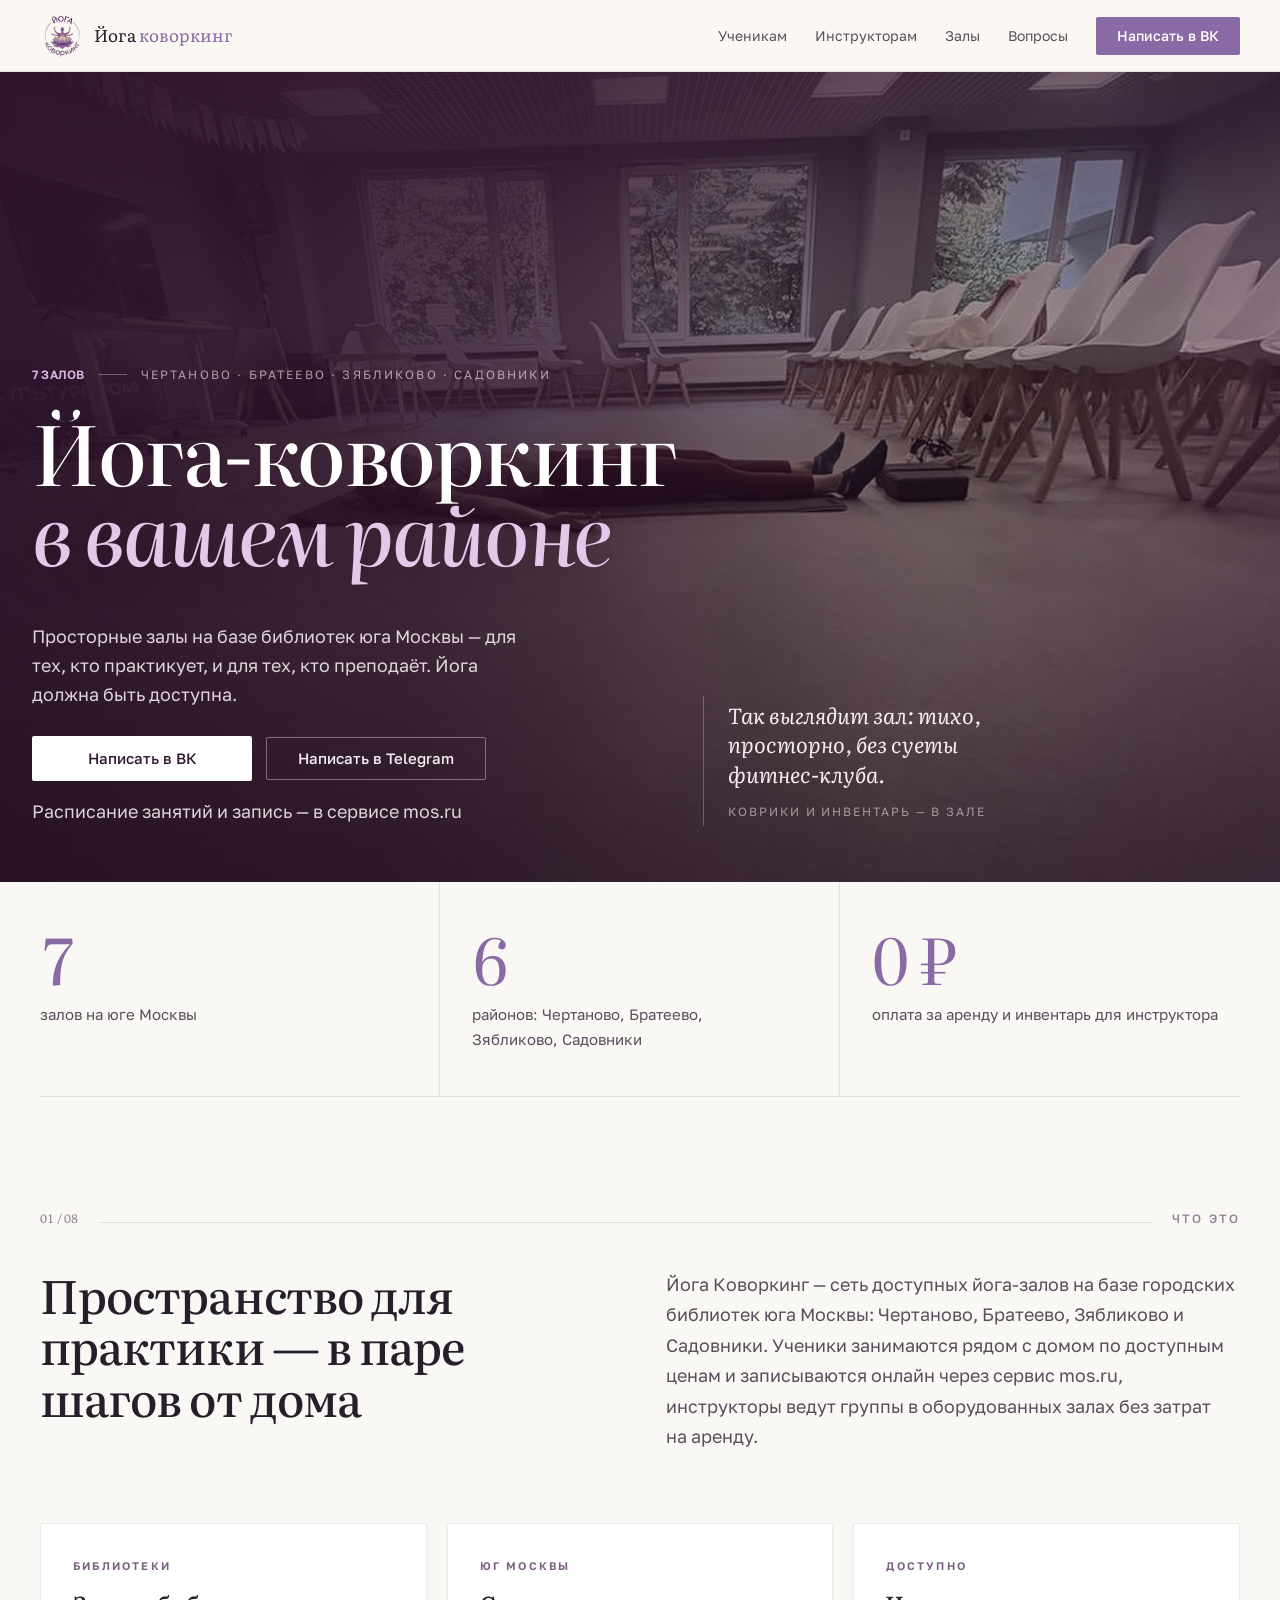
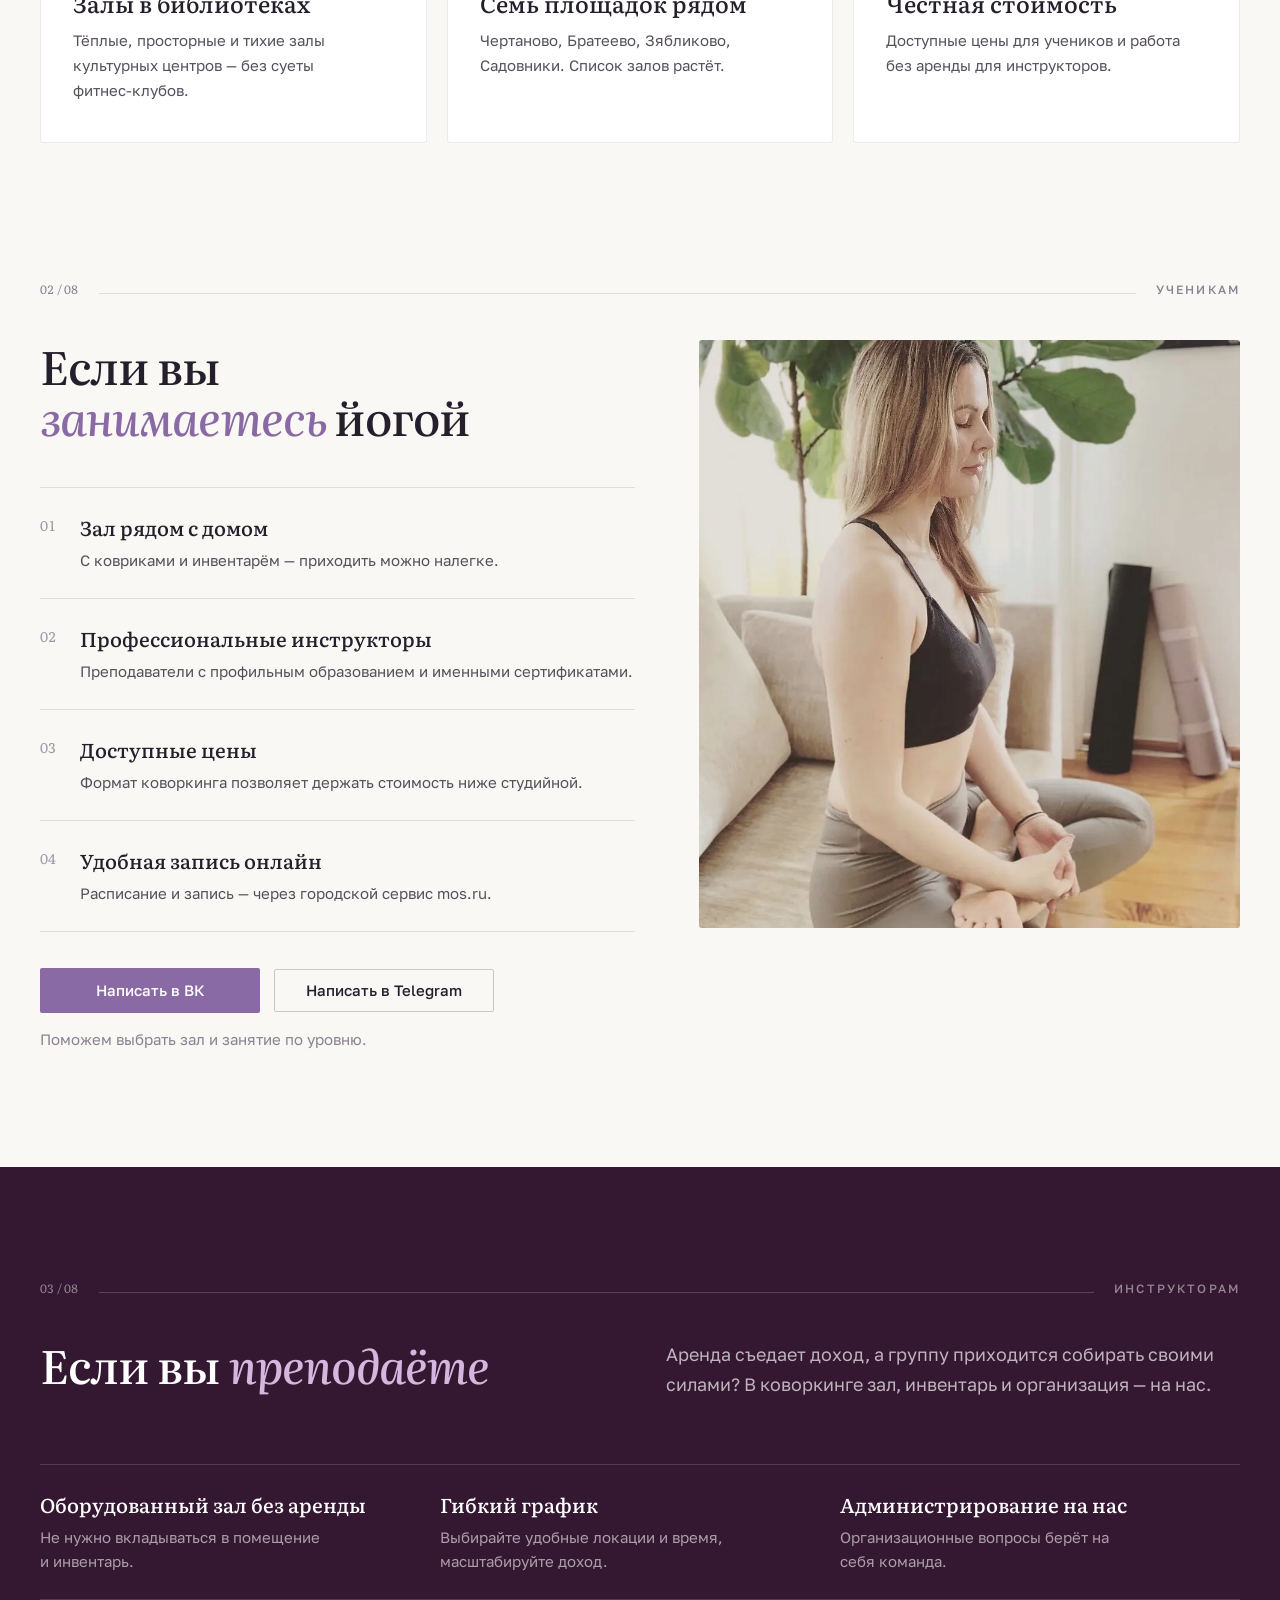
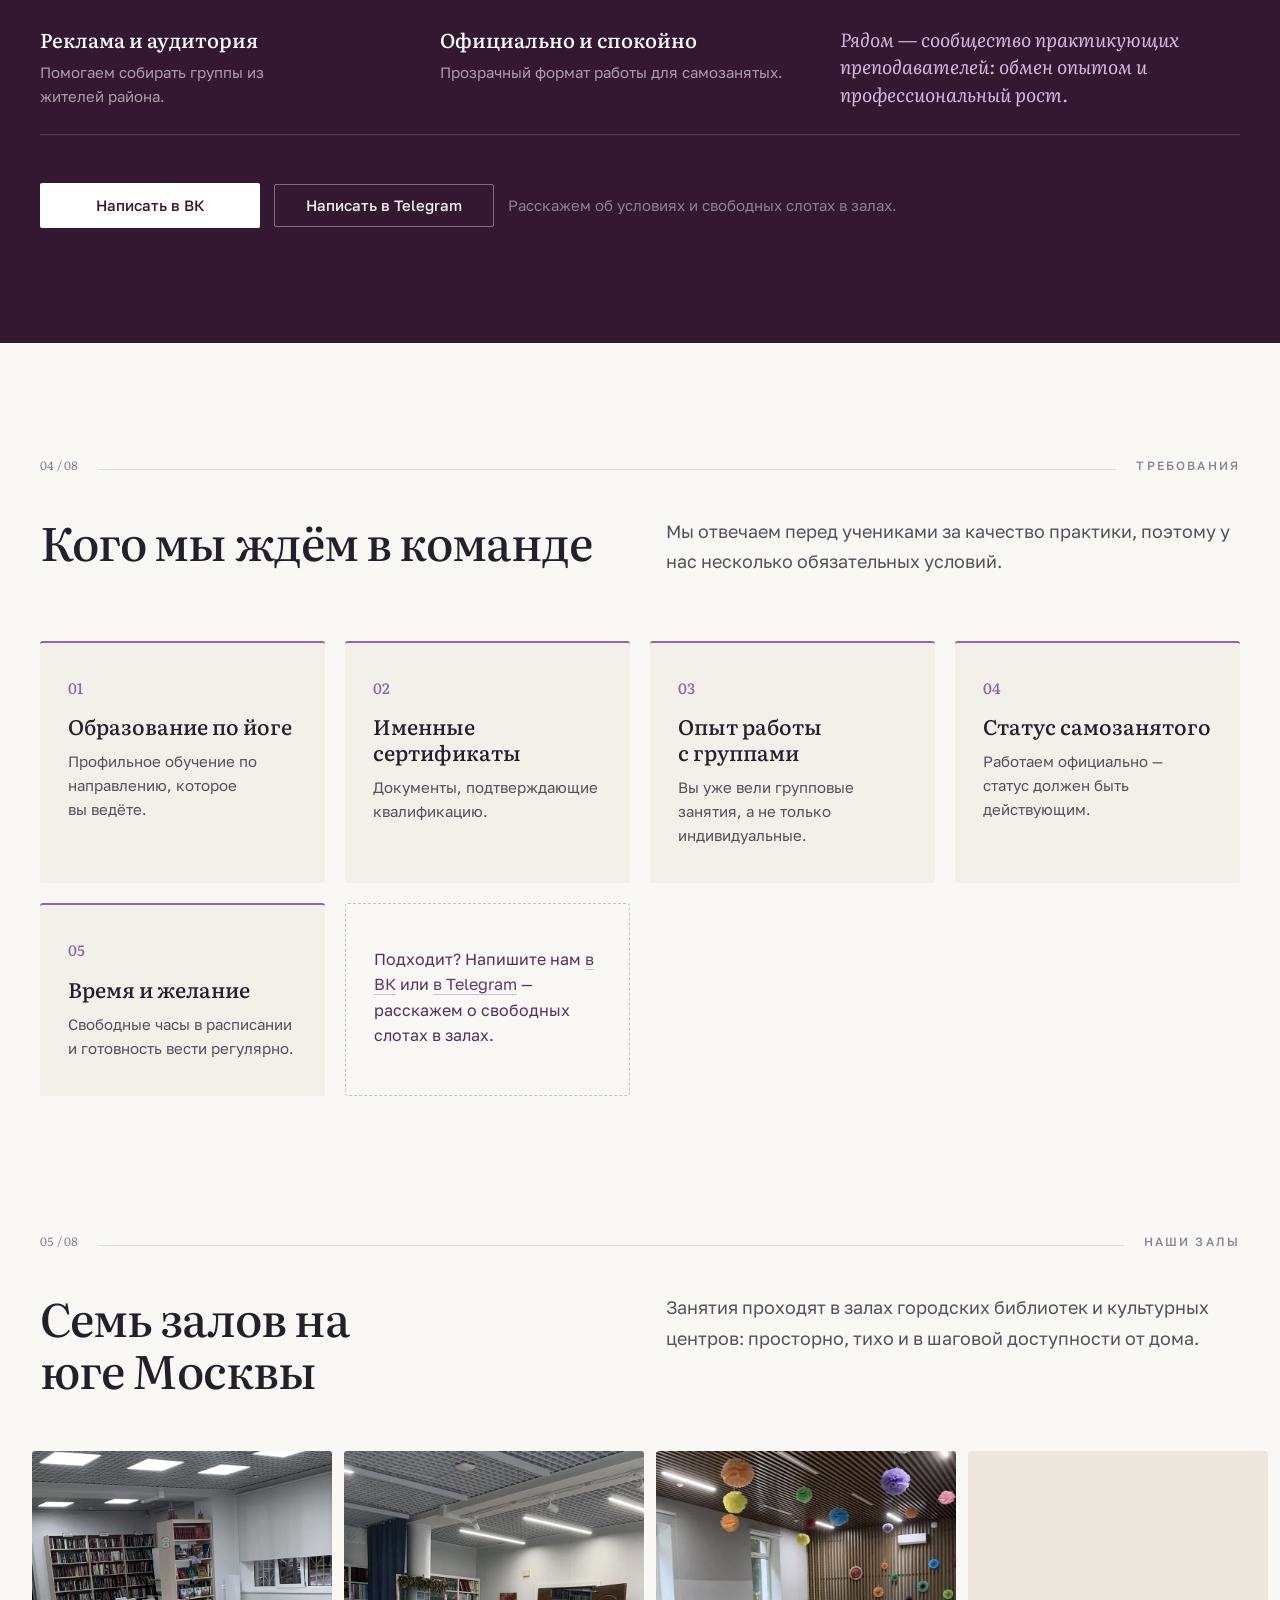
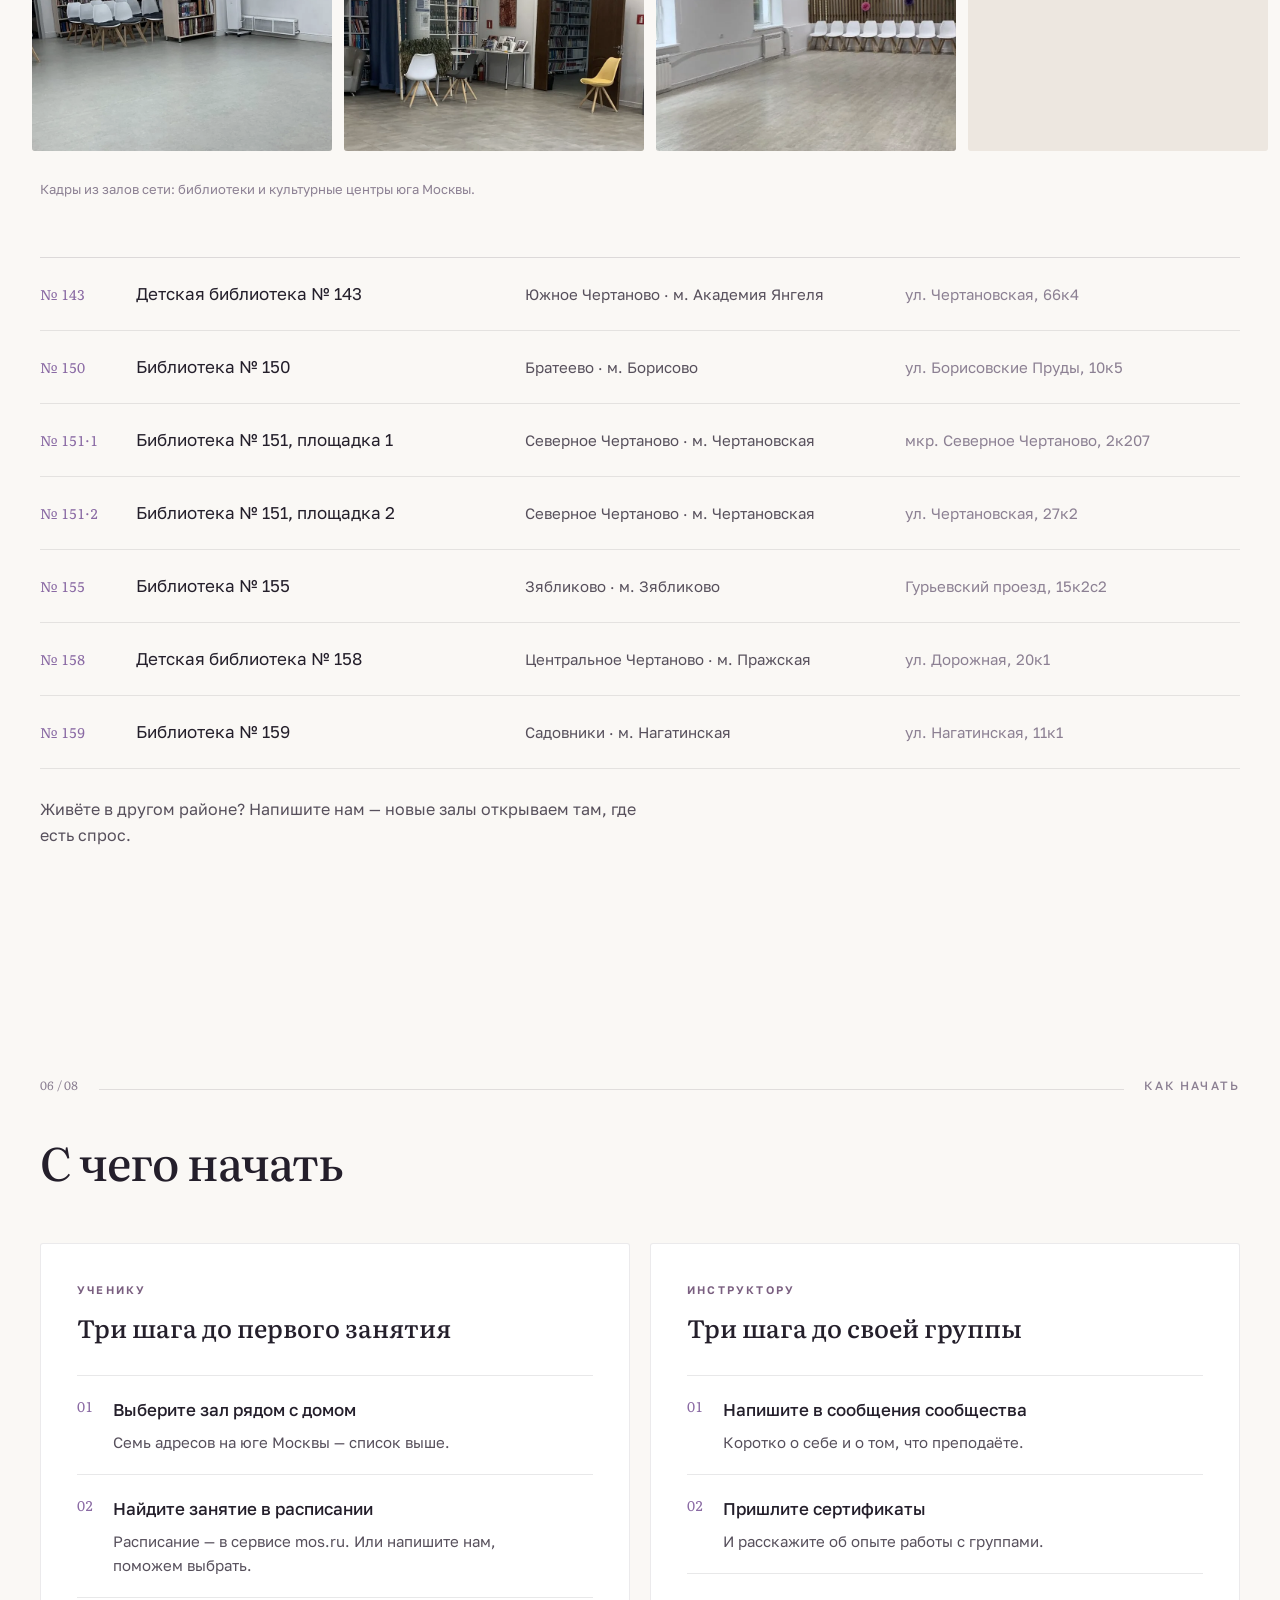
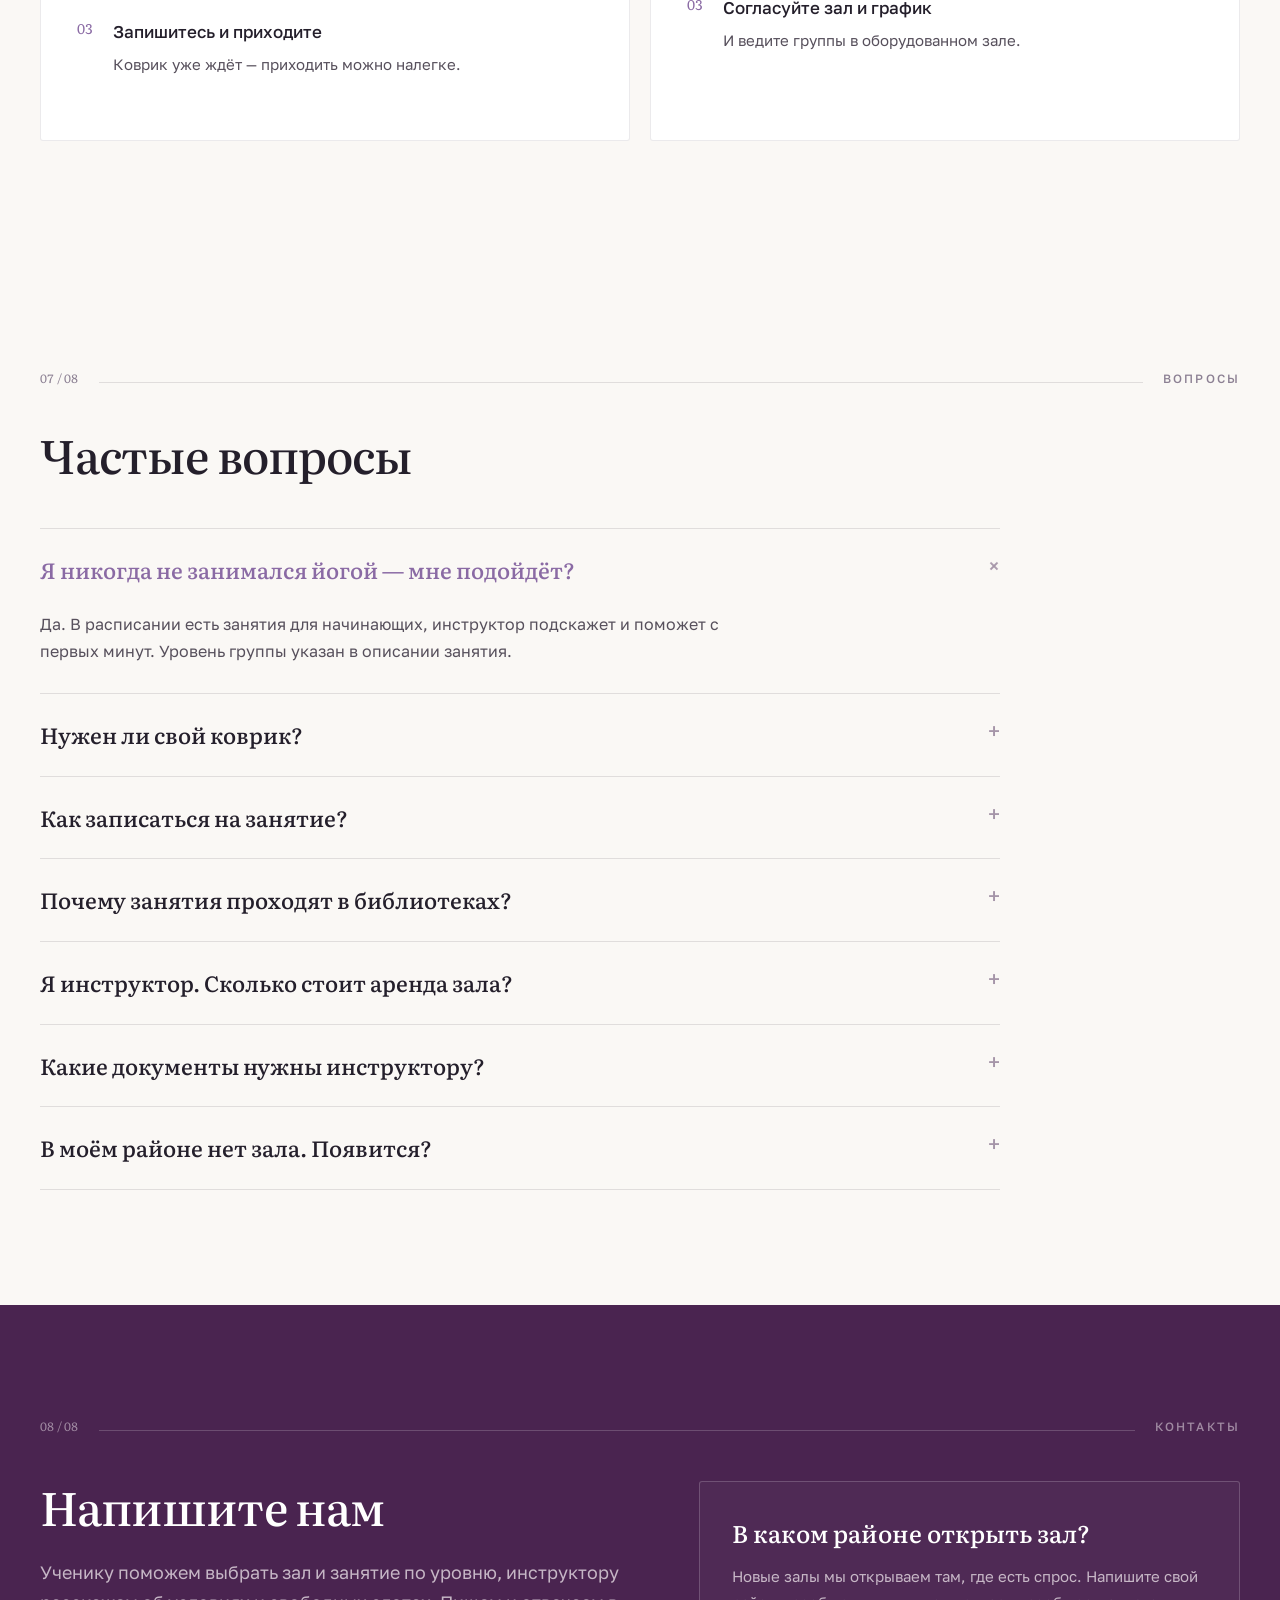
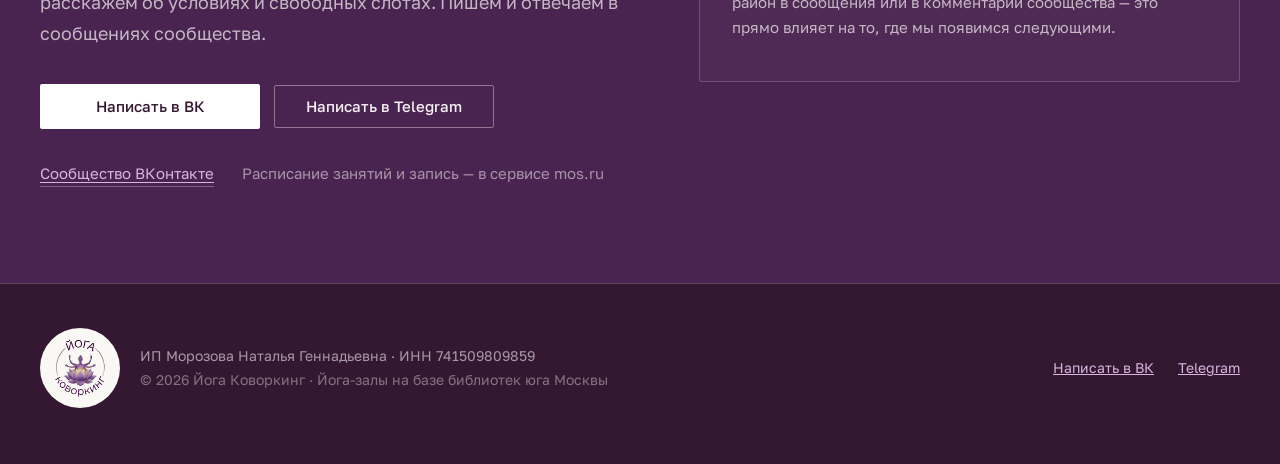
==== commit b2a972d3: "Заменить фото в секции «Ученикам» на присланное заказчицей Новый кадр (медитация в позе лотоса, дома" ====
--- a/index.html
+++ b/index.html
@@ -278,8 +278,8 @@
         <div class="sticky-photo">
           <picture>
             <source srcset="./photos/practice/practice.webp" type="image/webp">
-            <img src="./photos/practice/practice.jpg" width="1000" height="750" loading="lazy" decoding="async"
-                 alt="Женщина разминается в зале, на полу разложены коврики, рядом ряд стульев и зеркальная стена">
+            <img src="./photos/practice/practice.jpg" width="900" height="1180" loading="lazy" decoding="async"
+                 alt="Женщина сидит в позе для медитации с закрытыми глазами, рядом скручены коврики для йоги">
           </picture>
         </div>
       </div>
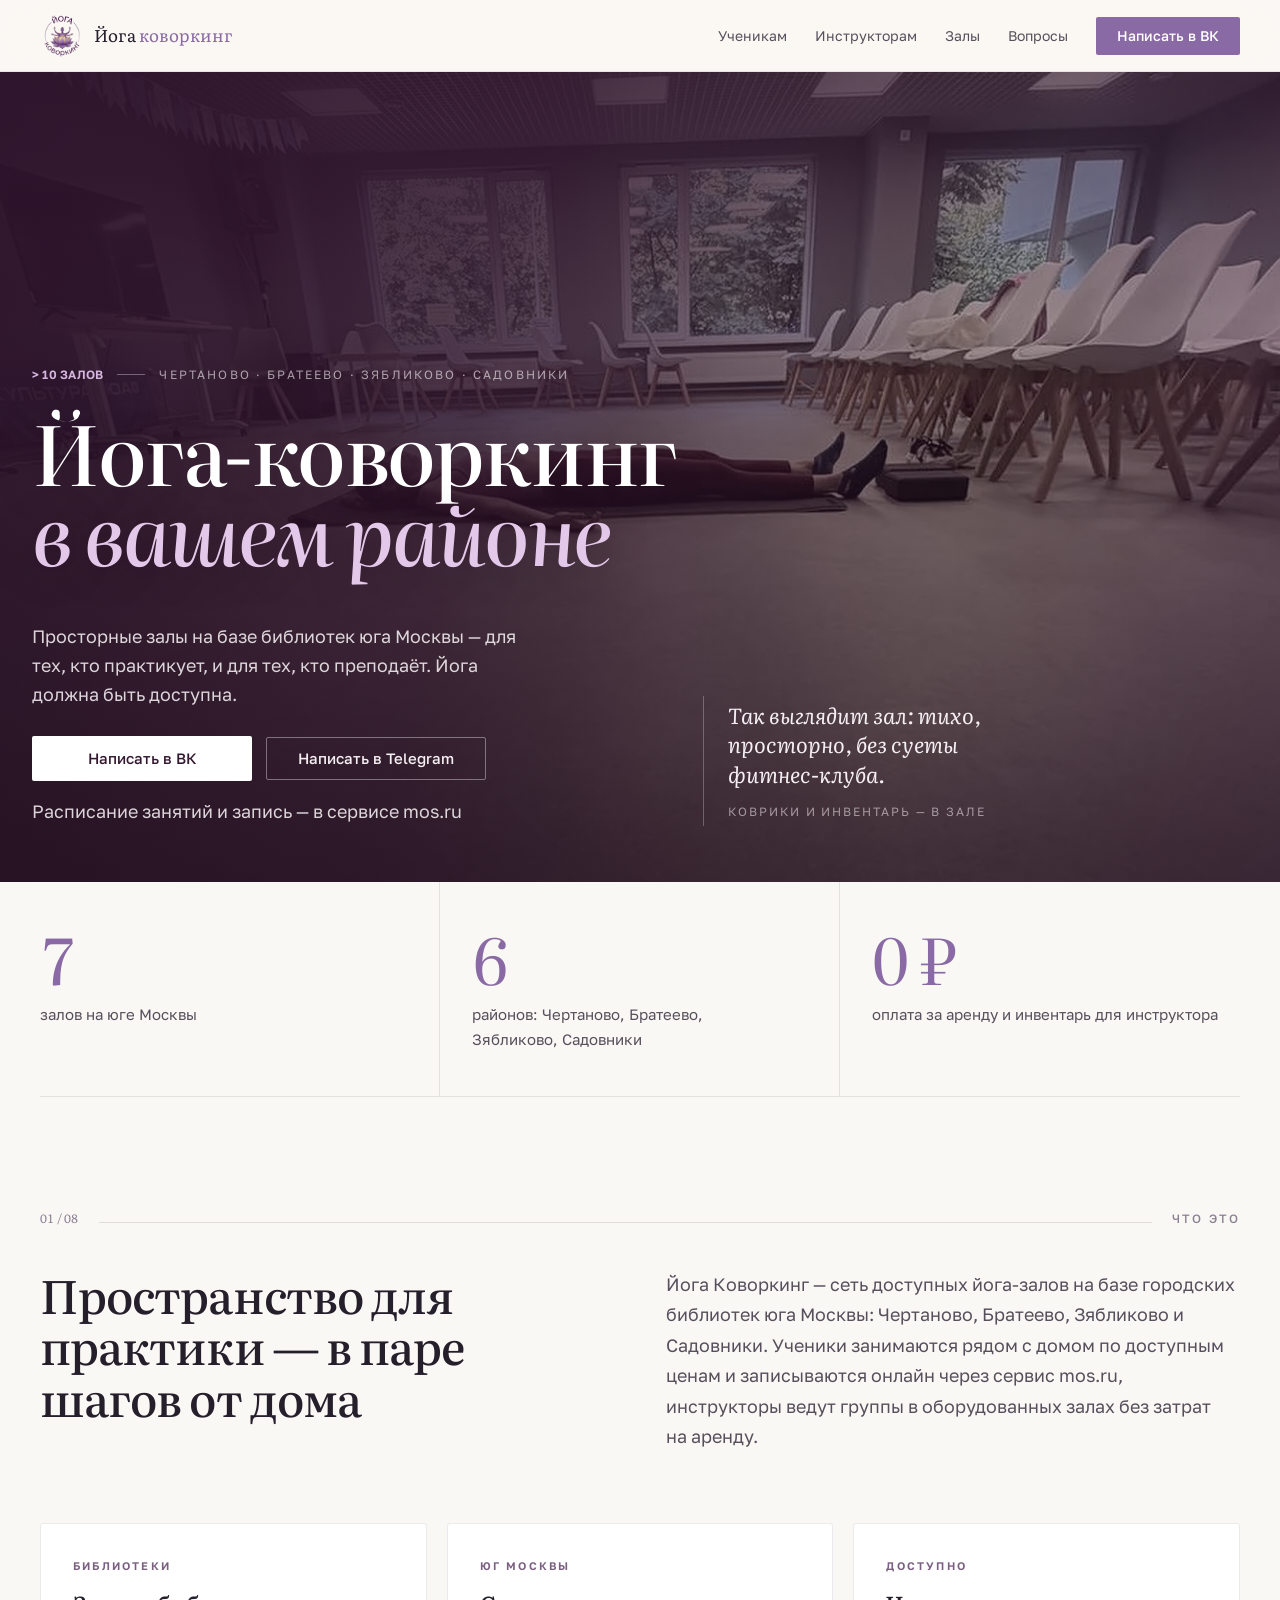
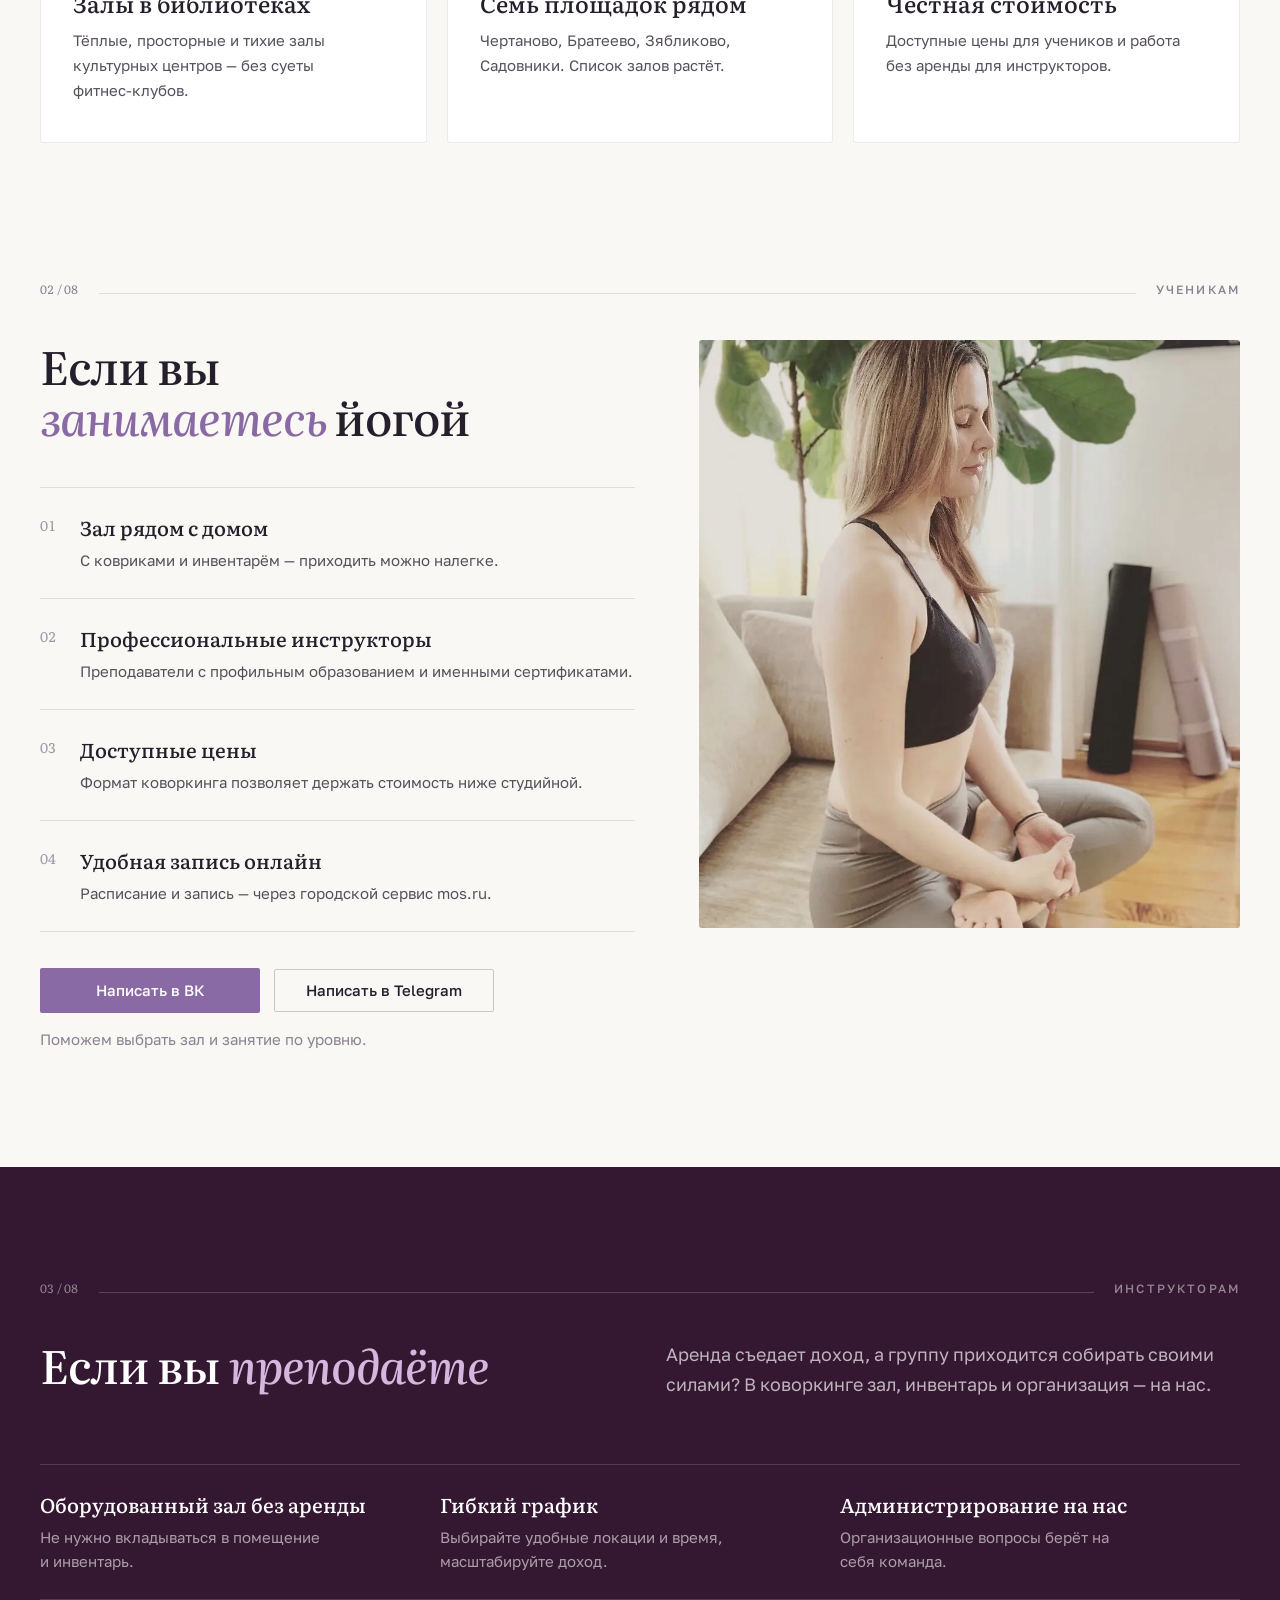
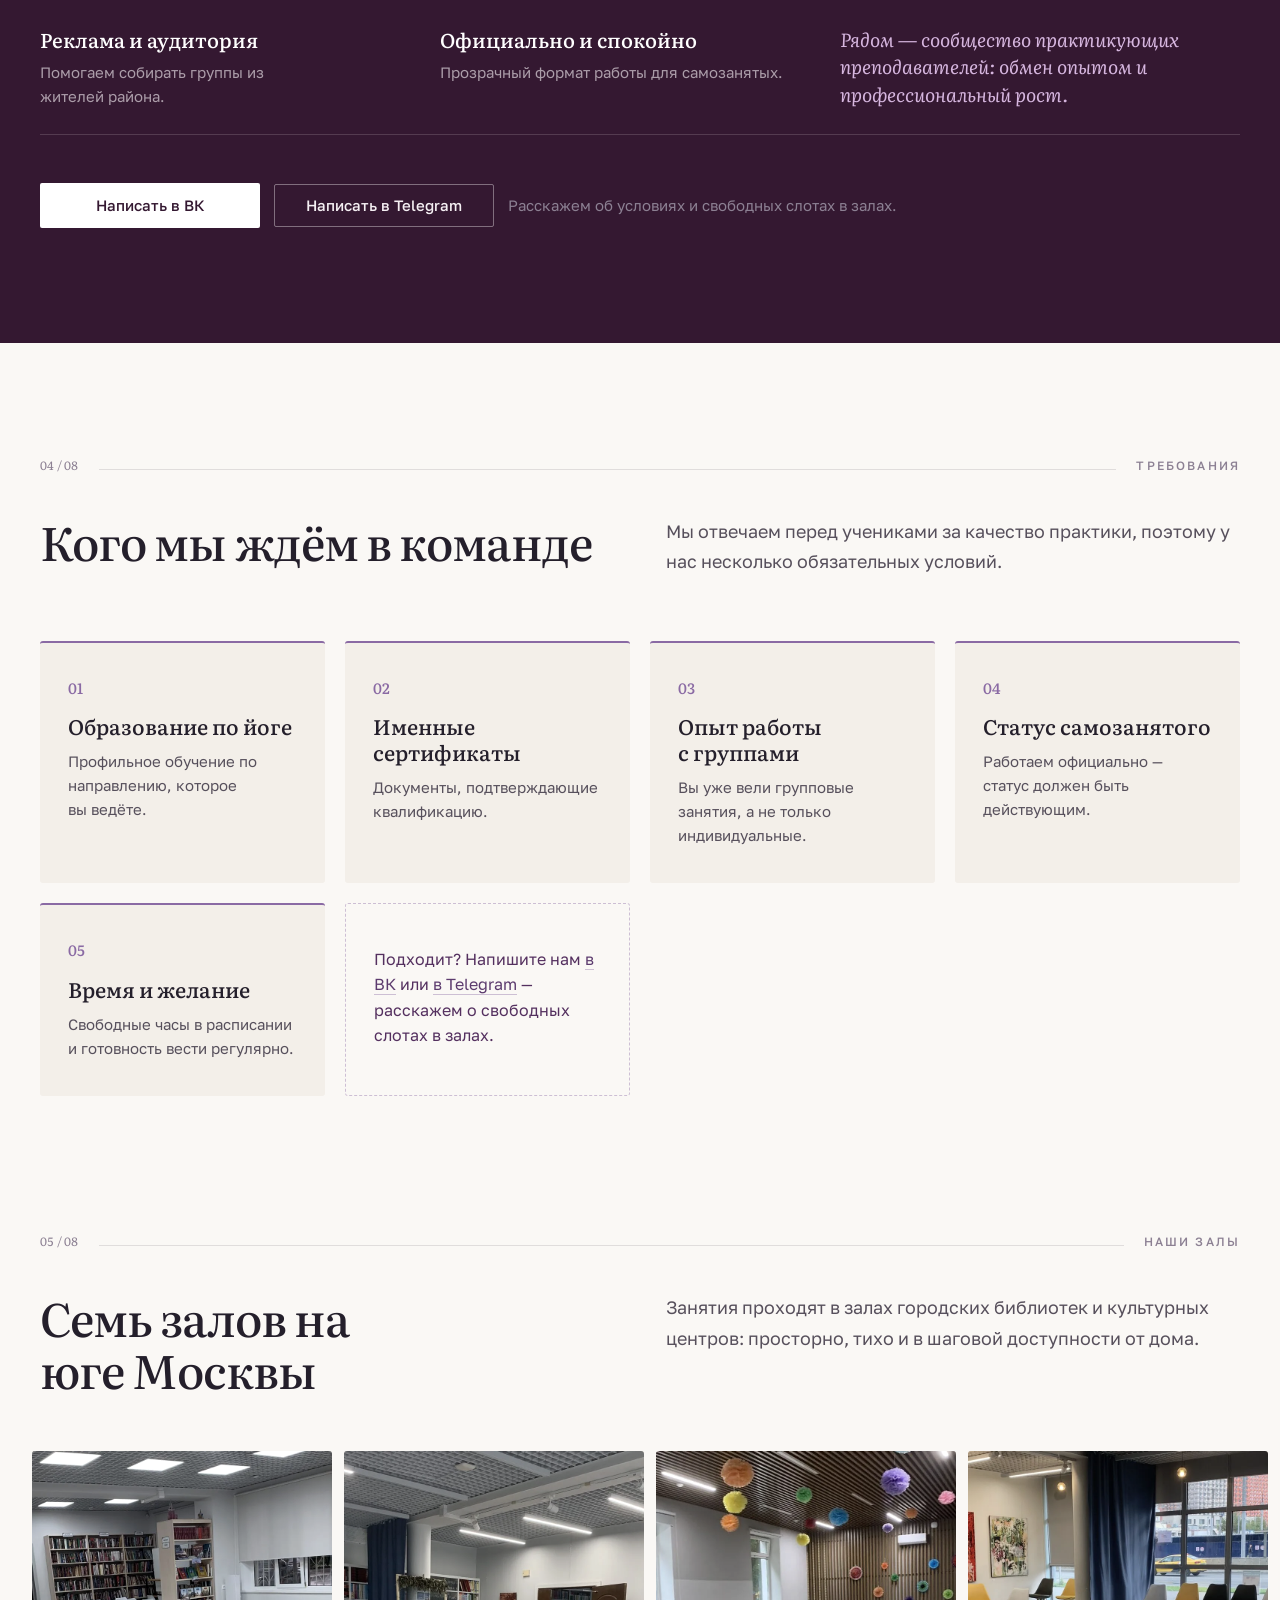
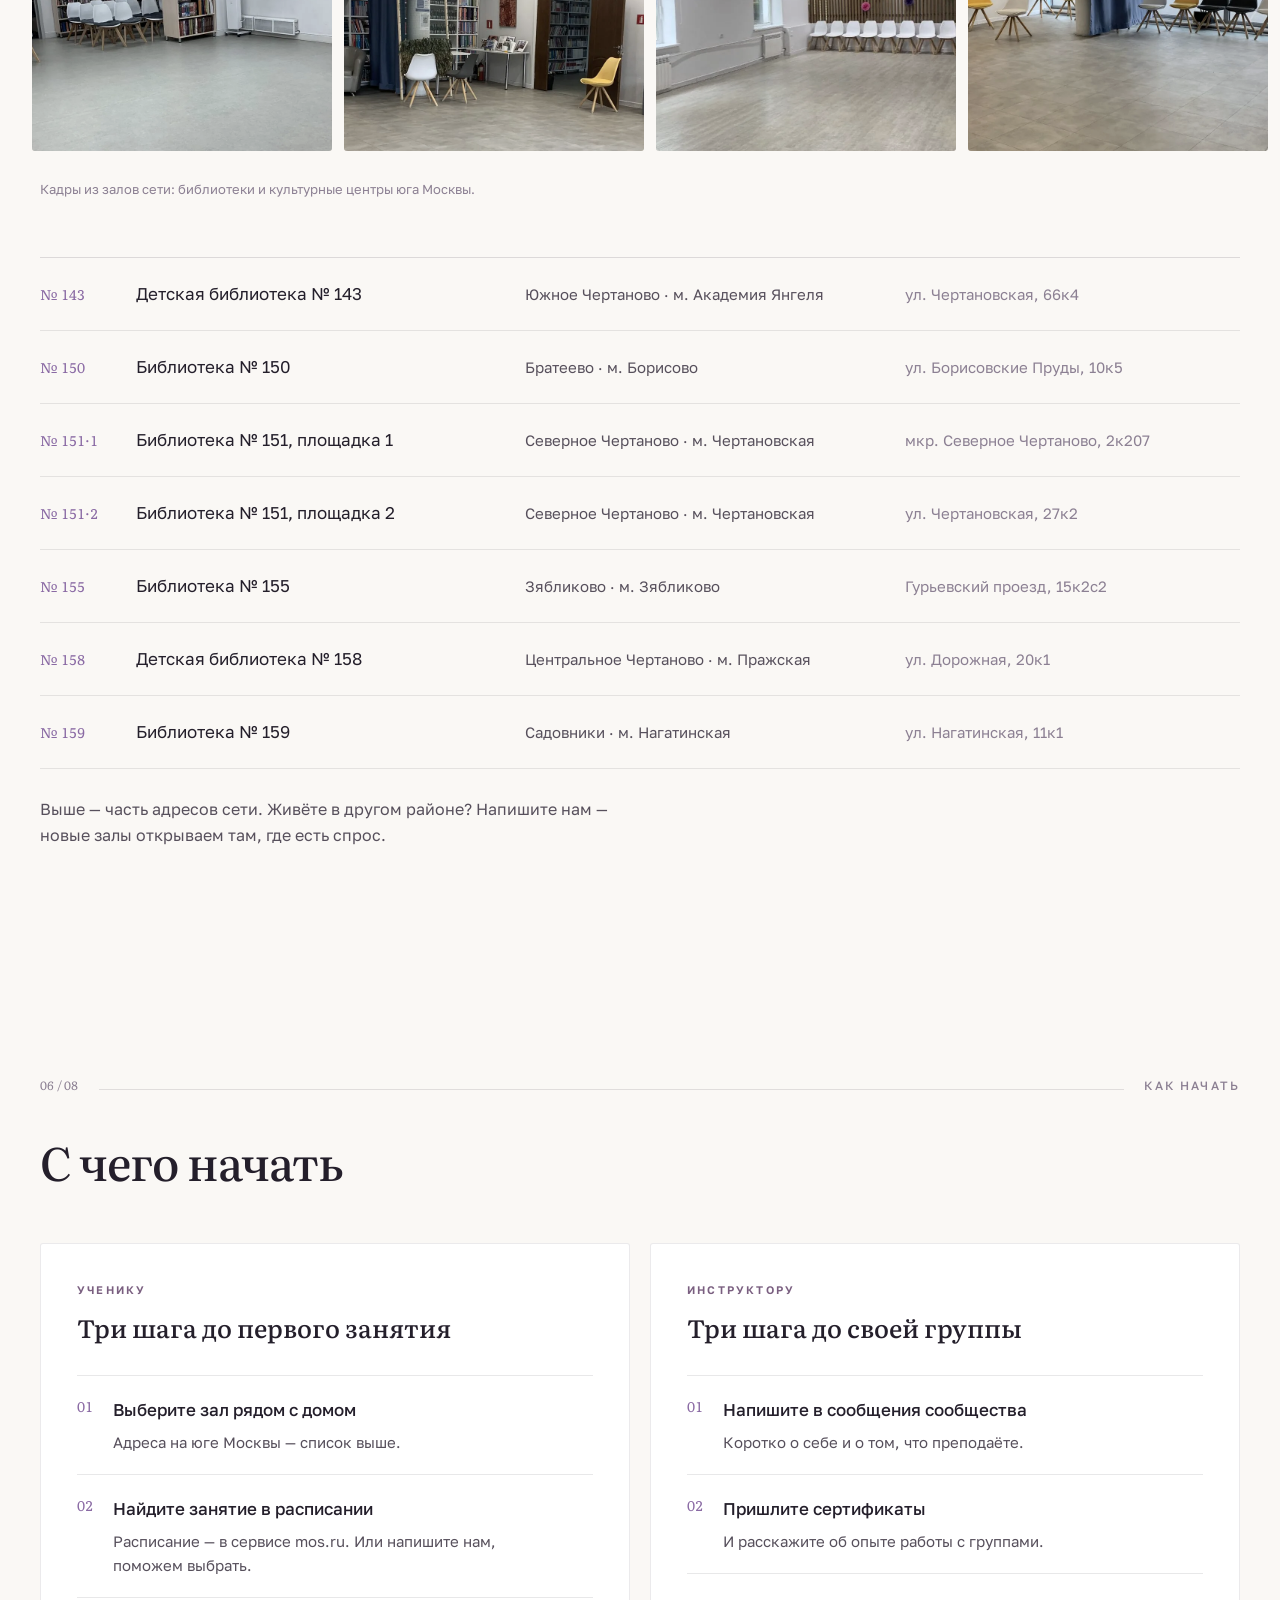
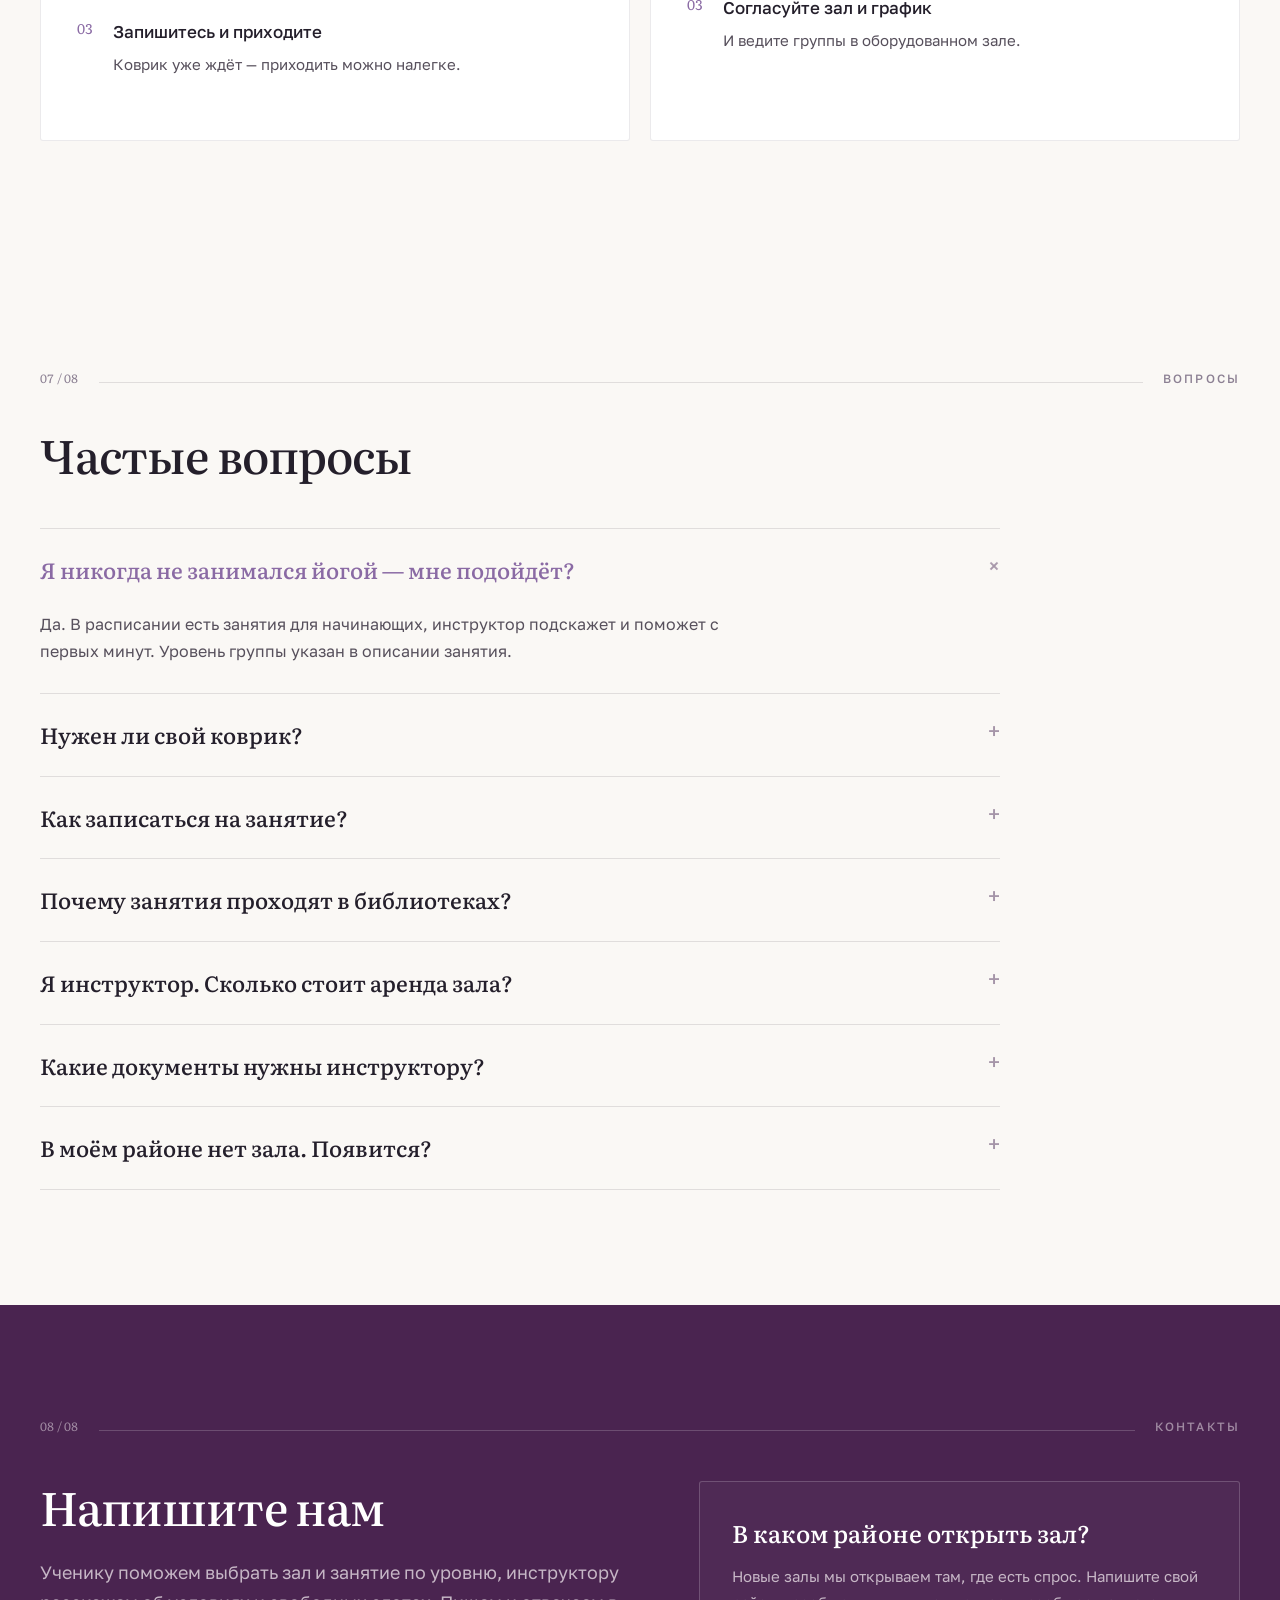
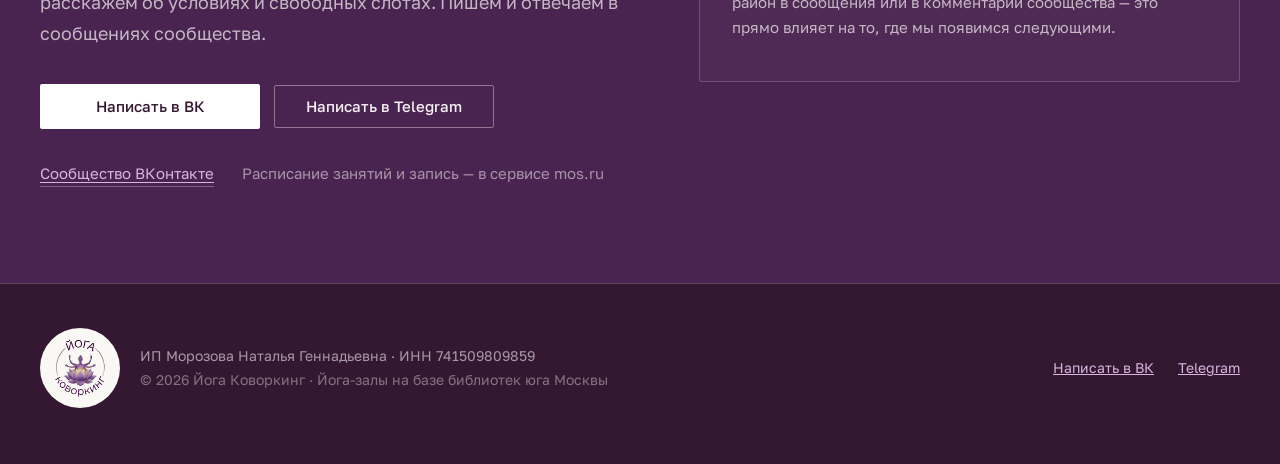
==== commit 82fc0f02: "Количество залов: «> 10 залов» в hero и превью ссылки Бейдж hero и og:description — вместо «7 залов»" ====
--- a/index.html
+++ b/index.html
@@ -1,19 +1,18 @@
 <!DOCTYPE html>
-<html lang="ru" data-env="dev">
+<html lang="ru">
 <head>
 <meta charset="utf-8">
 <meta name="viewport" content="width=device-width, initial-scale=1">
 <title>Йога-коворкинг в Москве — залы для практики и преподавания</title>
 <meta name="description" content="Доступные йога-залы на базе библиотек юга Москвы. Занятия рядом с домом, запись через mos.ru. Инструкторам — оборудованные залы без аренды.">
-<meta name="robots" content="noindex, nofollow"><!-- ЧЕРНОВИК: снять при публикации, см. PENDING-07 -->
-<link rel="canonical" href="https://xenaja.github.io/yoga-coworking-landing/">
+<link rel="canonical" href="https://yogacoworking.ru/">
 <meta property="og:type" content="website">
 <meta property="og:site_name" content="Йога Коворкинг">
 <meta property="og:locale" content="ru_RU">
 <meta property="og:title" content="Йога-коворкинг в вашем районе — залы на юге Москвы">
-<meta property="og:description" content="Семь залов на базе библиотек юга Москвы: Чертаново, Братеево, Зябликово, Садовники. Ученикам — занятия рядом с домом, инструкторам — зал без аренды.">
-<meta property="og:url" content="https://xenaja.github.io/yoga-coworking-landing/">
-<meta property="og:image" content="https://xenaja.github.io/yoga-coworking-landing/og.jpg">
+<meta property="og:description" content="Больше 10 залов на базе библиотек юга Москвы: Чертаново, Братеево, Зябликово, Садовники. Ученикам — занятия рядом с домом, инструкторам — зал без аренды.">
+<meta property="og:url" content="https://yogacoworking.ru/">
+<meta property="og:image" content="https://yogacoworking.ru/og.jpg">
 <meta property="og:image:width" content="1200">
 <meta property="og:image:height" content="630">
 <meta name="twitter:card" content="summary_large_image">
@@ -50,9 +49,9 @@
   "@type": "Organization",
   "name": "Йога Коворкинг",
   "alternateName": "Йога-коворкинг",
-  "url": "https://xenaja.github.io/yoga-coworking-landing/",
-  "logo": "https://xenaja.github.io/yoga-coworking-landing/photos/logo.png",
-  "image": "https://xenaja.github.io/yoga-coworking-landing/og.jpg",
+  "url": "https://yogacoworking.ru/",
+  "logo": "https://yogacoworking.ru/photos/logo.png",
+  "image": "https://yogacoworking.ru/og.jpg",
   "description": "Сеть доступных йога-залов на базе городских библиотек юга Москвы: Чертаново, Братеево, Зябликово, Садовники. Ученики занимаются рядом с домом, инструкторы ведут группы в оборудованных залах без затрат на аренду.",
   "areaServed": [
     { "@type": "AdministrativeArea", "name": "Южное Чертаново, Москва" },
@@ -72,7 +71,7 @@
     {
       "@type": "SportsActivityLocation",
       "name": "Йога Коворкинг — Детская библиотека № 143",
-      "url": "https://xenaja.github.io/yoga-coworking-landing/#halls",
+      "url": "https://yogacoworking.ru/#halls",
       "address": { "@type": "PostalAddress", "streetAddress": "ул. Чертановская, 66к4", "addressLocality": "Москва", "addressCountry": "RU" },
       "containedInPlace": { "@type": "Library", "name": "Детская библиотека № 143" },
       "areaServed": "Южное Чертаново, Москва",
@@ -81,7 +80,7 @@
     {
       "@type": "SportsActivityLocation",
       "name": "Йога Коворкинг — Библиотека № 150",
-      "url": "https://xenaja.github.io/yoga-coworking-landing/#halls",
+      "url": "https://yogacoworking.ru/#halls",
       "address": { "@type": "PostalAddress", "streetAddress": "ул. Борисовские Пруды, 10к5", "addressLocality": "Москва", "addressCountry": "RU" },
       "containedInPlace": { "@type": "Library", "name": "Библиотека № 150" },
       "areaServed": "Братеево, Москва",
@@ -90,7 +89,7 @@
     {
       "@type": "SportsActivityLocation",
       "name": "Йога Коворкинг — Библиотека № 151, площадка 1",
-      "url": "https://xenaja.github.io/yoga-coworking-landing/#halls",
+      "url": "https://yogacoworking.ru/#halls",
       "address": { "@type": "PostalAddress", "streetAddress": "мкр. Северное Чертаново, 2к207", "addressLocality": "Москва", "addressCountry": "RU" },
       "containedInPlace": { "@type": "Library", "name": "Библиотека № 151" },
       "areaServed": "Северное Чертаново, Москва",
@@ -99,7 +98,7 @@
     {
       "@type": "SportsActivityLocation",
       "name": "Йога Коворкинг — Библиотека № 151, площадка 2",
-      "url": "https://xenaja.github.io/yoga-coworking-landing/#halls",
+      "url": "https://yogacoworking.ru/#halls",
       "address": { "@type": "PostalAddress", "streetAddress": "ул. Чертановская, 27к2", "addressLocality": "Москва", "addressCountry": "RU" },
       "containedInPlace": { "@type": "Library", "name": "Библиотека № 151" },
       "areaServed": "Северное Чертаново, Москва",
@@ -108,7 +107,7 @@
     {
       "@type": "SportsActivityLocation",
       "name": "Йога Коворкинг — Библиотека № 155",
-      "url": "https://xenaja.github.io/yoga-coworking-landing/#halls",
+      "url": "https://yogacoworking.ru/#halls",
       "address": { "@type": "PostalAddress", "streetAddress": "Гурьевский проезд, 15к2с2", "addressLocality": "Москва", "addressCountry": "RU" },
       "containedInPlace": { "@type": "Library", "name": "Библиотека № 155" },
       "areaServed": "Зябликово, Москва",
@@ -117,7 +116,7 @@
     {
       "@type": "SportsActivityLocation",
       "name": "Йога Коворкинг — Детская библиотека № 158",
-      "url": "https://xenaja.github.io/yoga-coworking-landing/#halls",
+      "url": "https://yogacoworking.ru/#halls",
       "address": { "@type": "PostalAddress", "streetAddress": "ул. Дорожная, 20к1", "addressLocality": "Москва", "addressCountry": "RU" },
       "containedInPlace": { "@type": "Library", "name": "Детская библиотека № 158" },
       "areaServed": "Центральное Чертаново, Москва",
@@ -126,7 +125,7 @@
     {
       "@type": "SportsActivityLocation",
       "name": "Йога Коворкинг — Библиотека № 159",
-      "url": "https://xenaja.github.io/yoga-coworking-landing/#halls",
+      "url": "https://yogacoworking.ru/#halls",
       "address": { "@type": "PostalAddress", "streetAddress": "ул. Нагатинская, 11к1", "addressLocality": "Москва", "addressCountry": "RU" },
       "containedInPlace": { "@type": "Library", "name": "Библиотека № 159" },
       "areaServed": "Садовники, Москва",
@@ -195,7 +194,7 @@
     <div class="hero__veil hero__veil--2"></div>
     <div class="hero__in container">
       <div class="hero__badge">
-        <b>7 залов</b><i></i><span>Чертаново · Братеево · Зябликово · Садовники</span>
+        <b aria-label="Больше 10 залов">&gt; 10 залов</b><i></i><span>Чертаново · Братеево · Зябликово · Садовники</span>
       </div>
       <h1 id="hero-title"><span class="nowrap">Йога-коворкинг</span><br><em>в вашем районе</em></h1>
       <div class="hero__row">
@@ -400,8 +399,8 @@
           <span class="catalog__addr">ул. Нагатинская, 11к1</span>
         </li>
       </ul>
-      <p class="halls-note">Живёте в другом районе? Напишите нам — новые залы открываем там,
-        где есть спрос.</p>
+      <p class="halls-note">Выше — часть адресов сети. Живёте в другом районе? Напишите нам —
+        новые залы открываем там, где есть спрос.</p>
     </div>
   </section>
 
@@ -415,7 +414,7 @@
           <span class="eyebrow">Ученику</span>
           <h3>Три шага до первого занятия</h3>
           <ol class="steps">
-            <li><span class="steps__num">01</span><div><span class="steps__title">Выберите зал рядом с домом</span><p>Семь адресов на юге Москвы — список выше.</p></div></li>
+            <li><span class="steps__num">01</span><div><span class="steps__title">Выберите зал рядом с домом</span><p>Адреса на юге Москвы — список выше.</p></div></li>
             <li><span class="steps__num">02</span><div><span class="steps__title">Найдите занятие в расписании</span><p data-mosru>Расписание — в сервисе mos.ru. Или напишите нам, поможем выбрать.</p></div></li>
             <li><span class="steps__num">03</span><div><span class="steps__title">Запишитесь и приходите</span><p>Коврик уже ждёт — приходить можно налегке.</p></div></li>
           </ol>
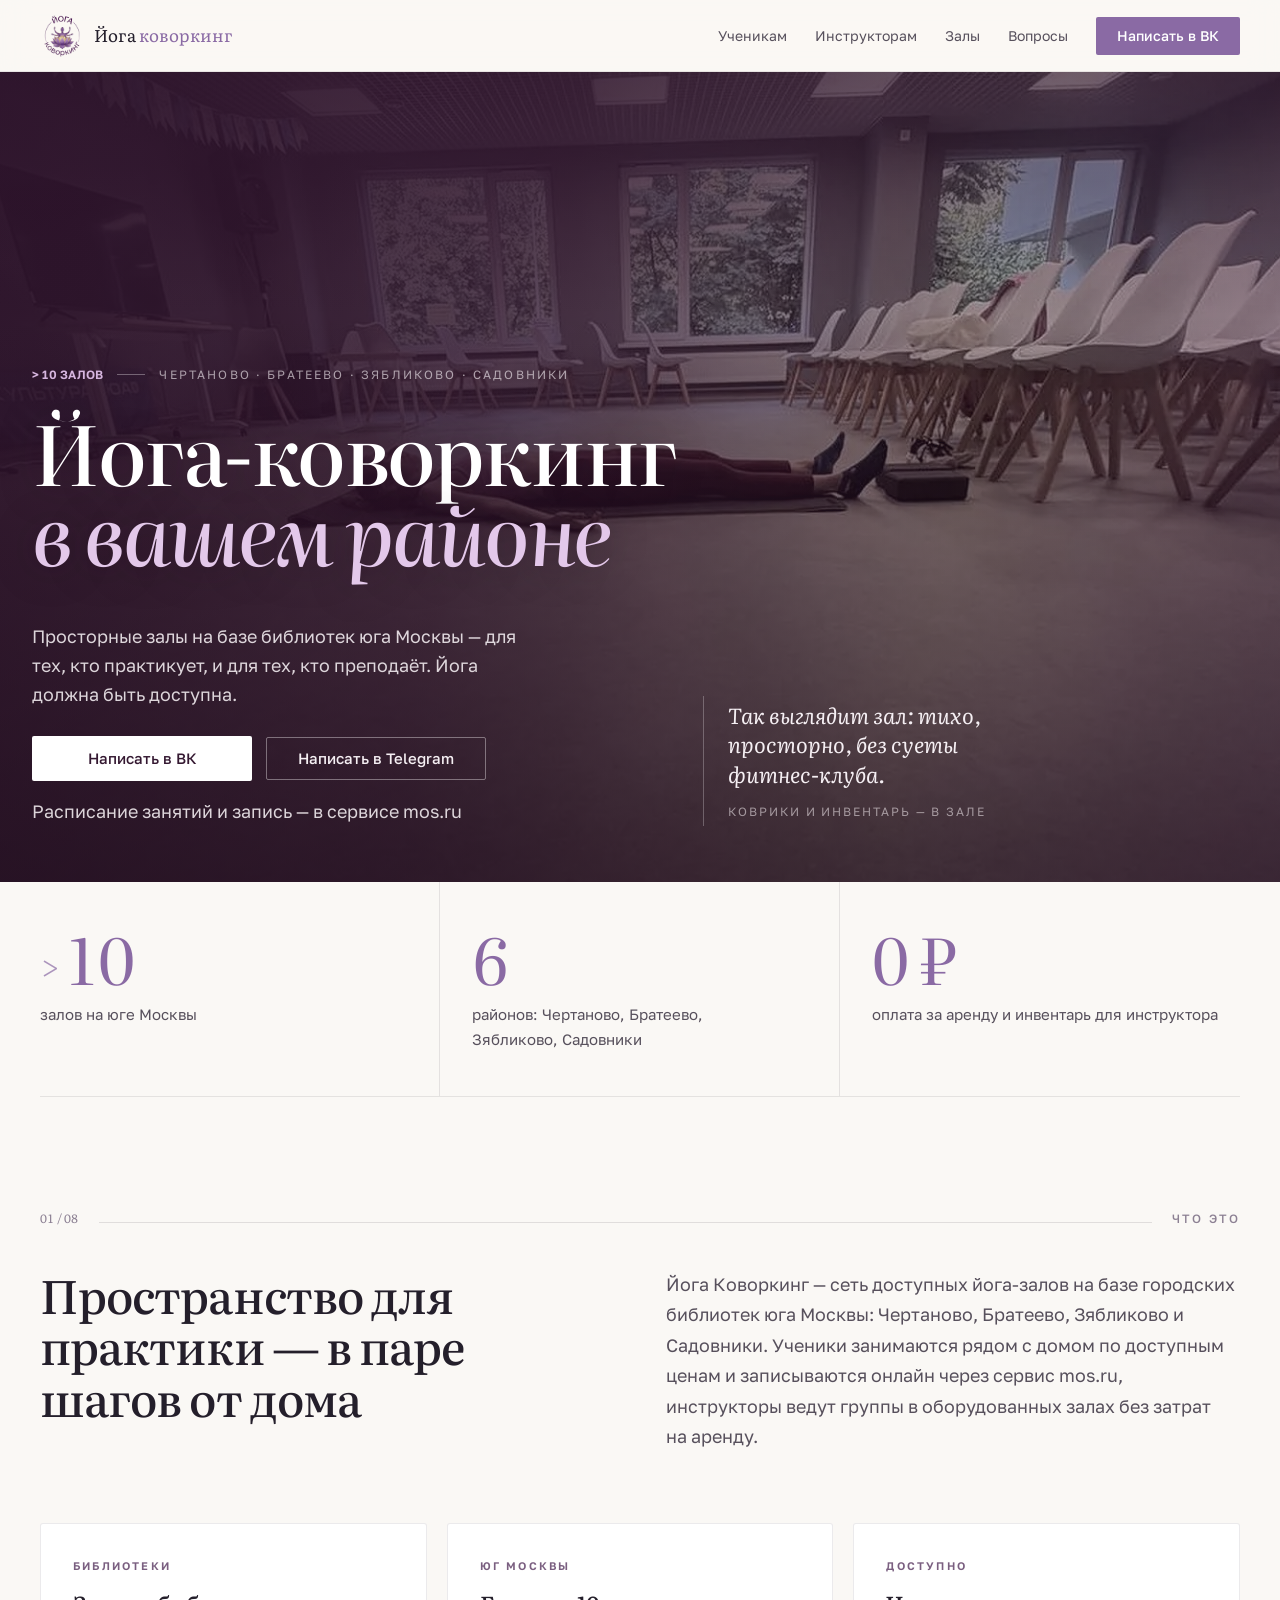
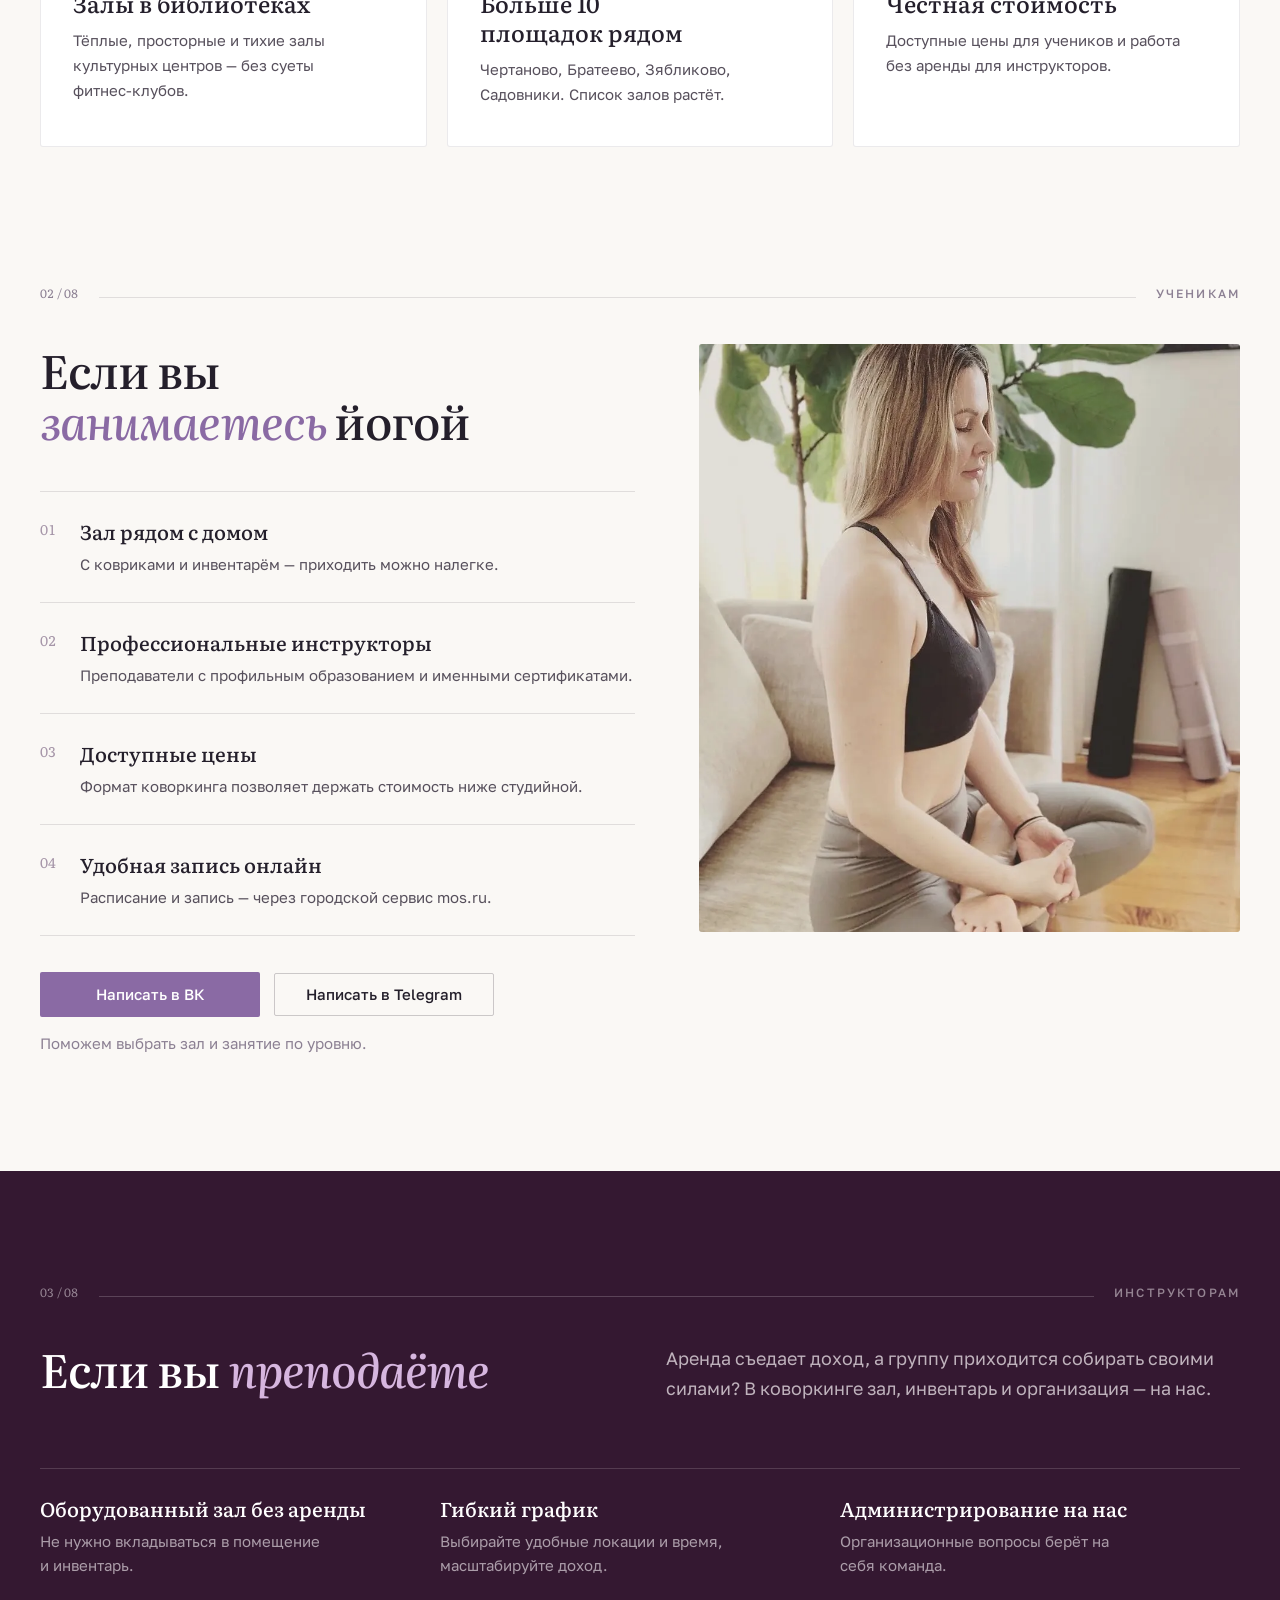
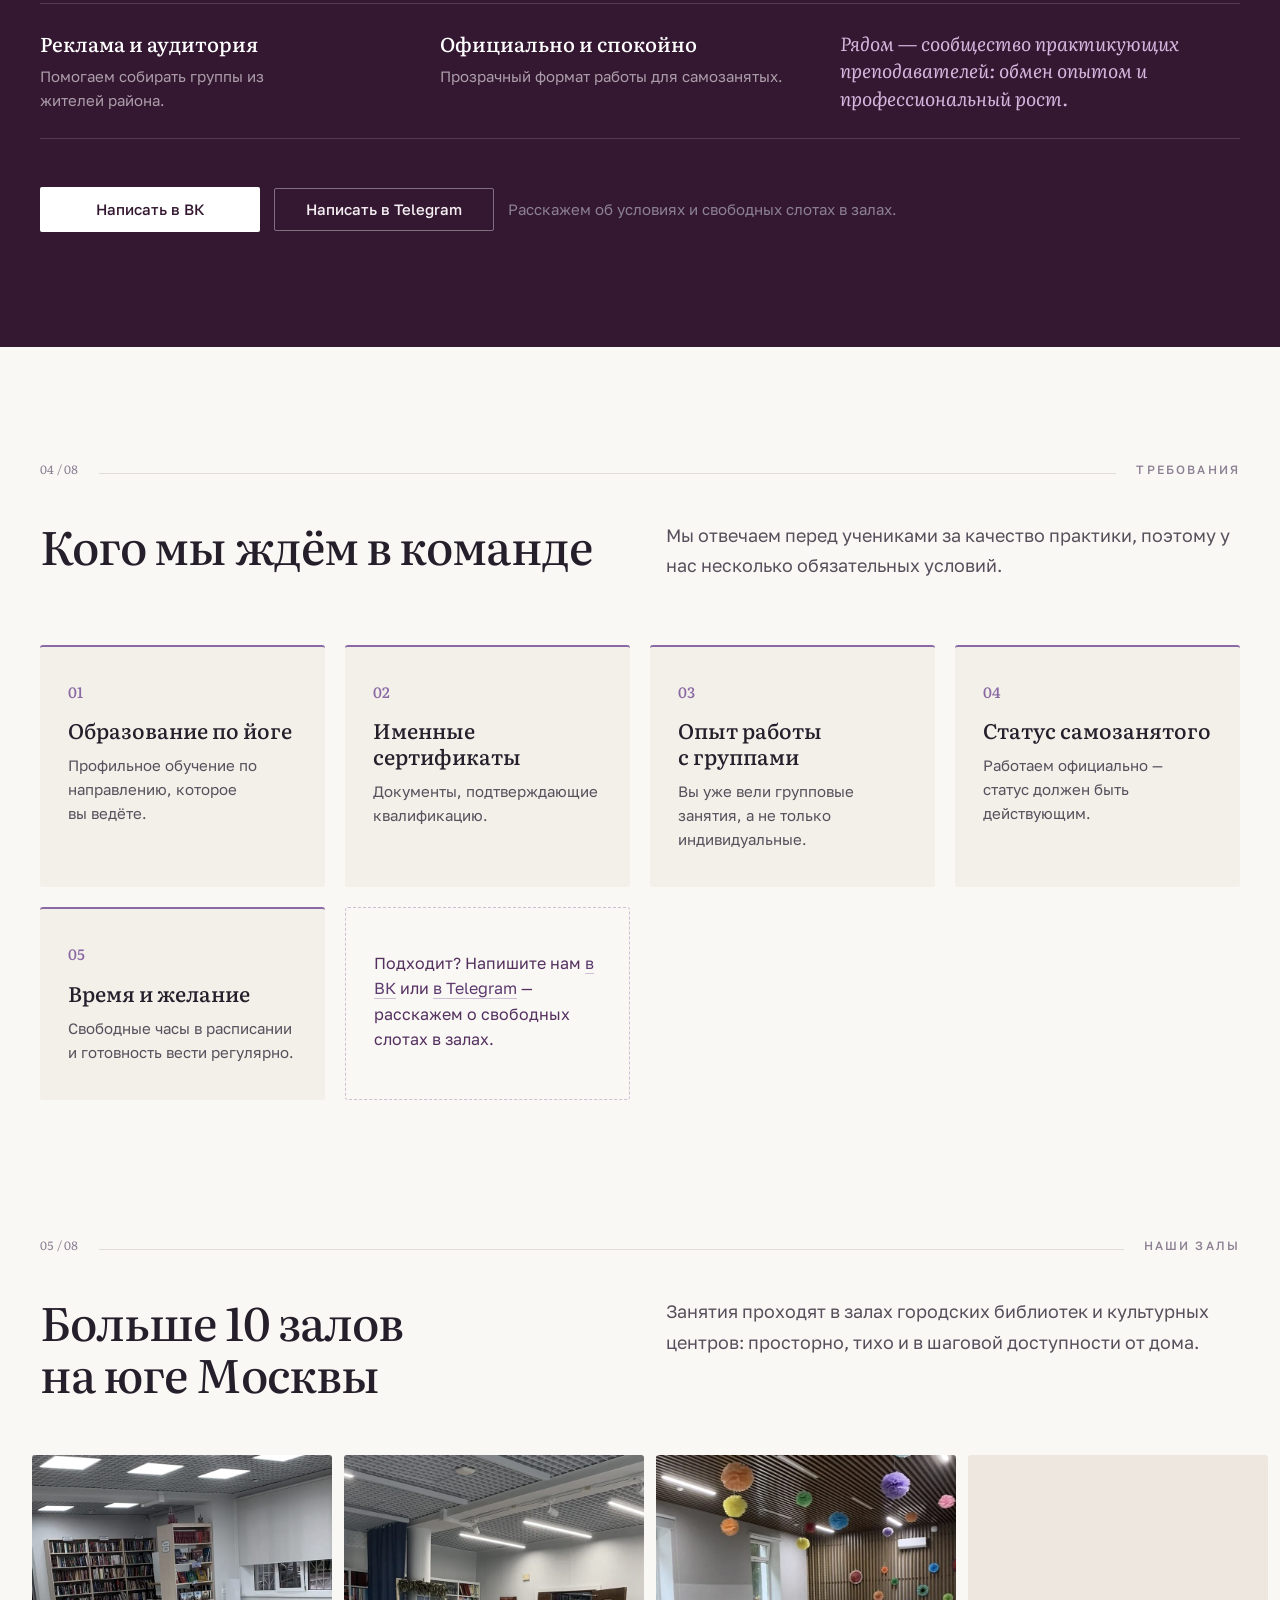
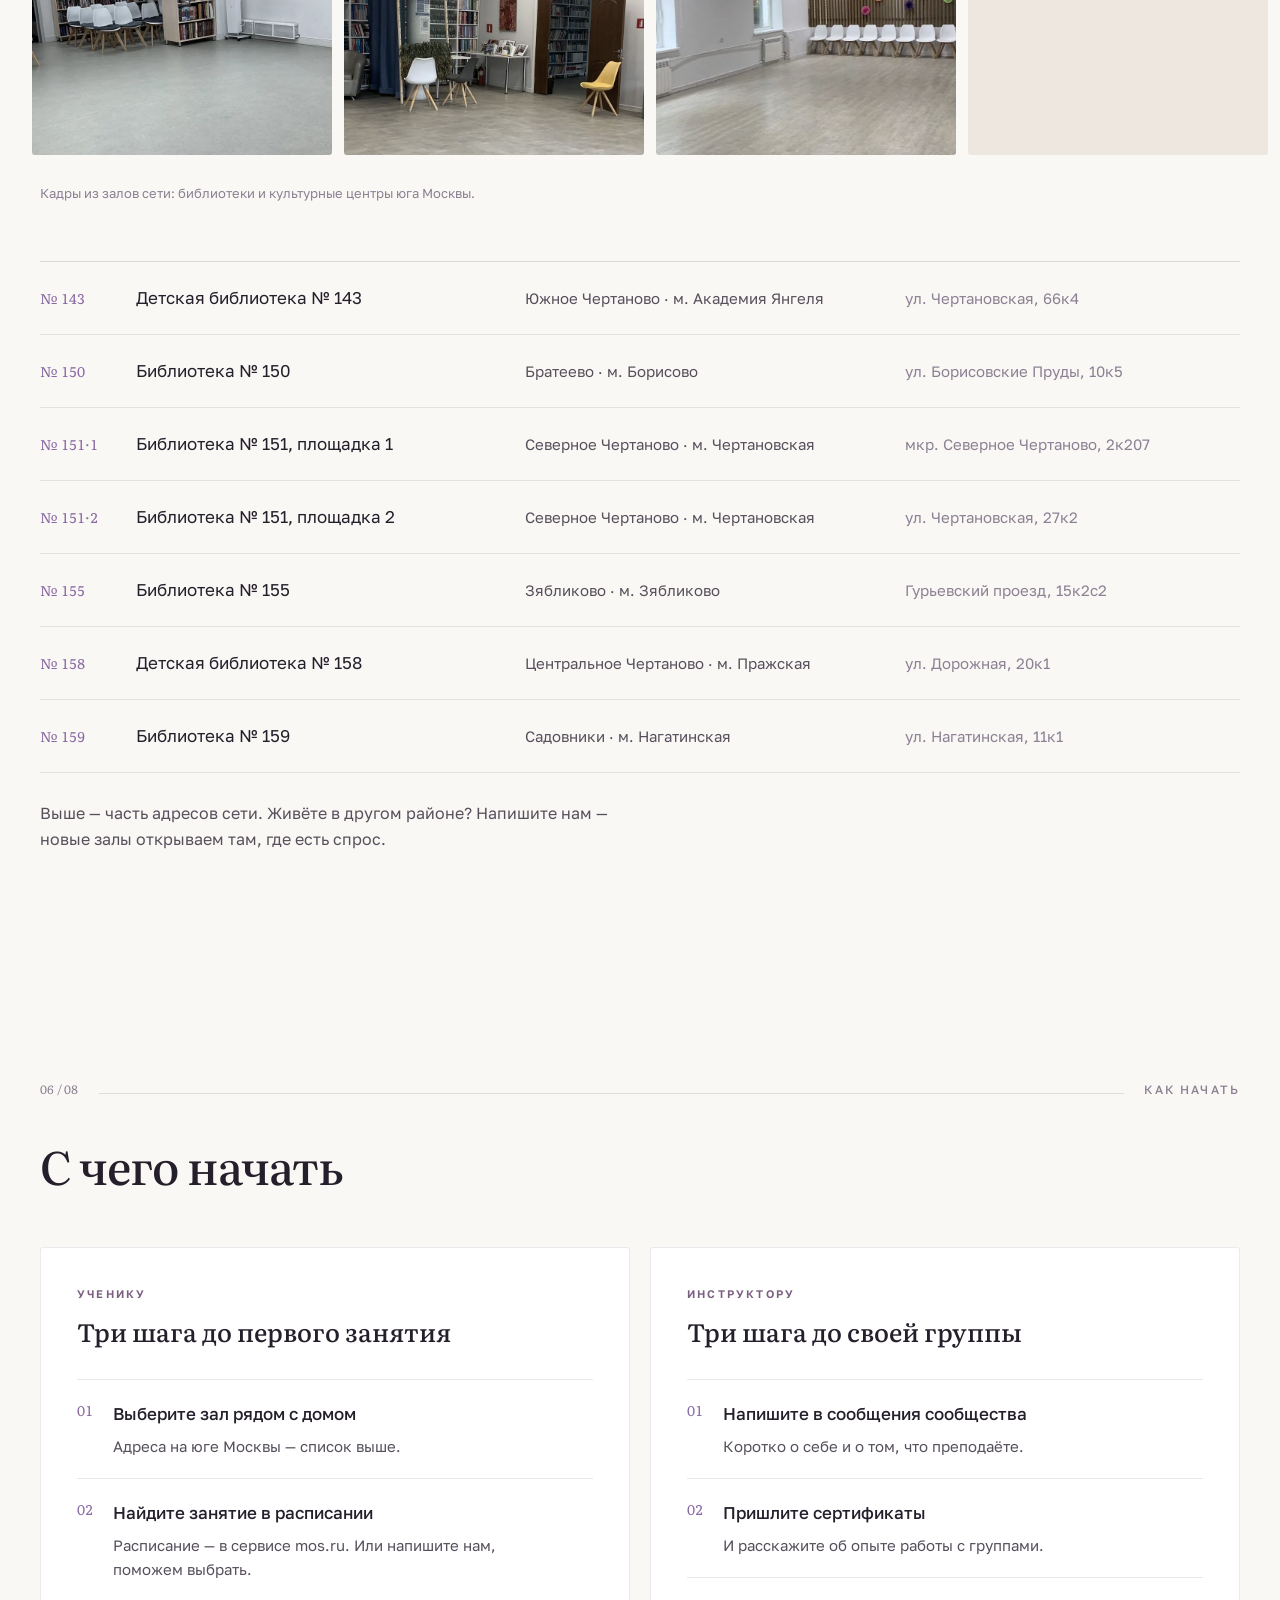
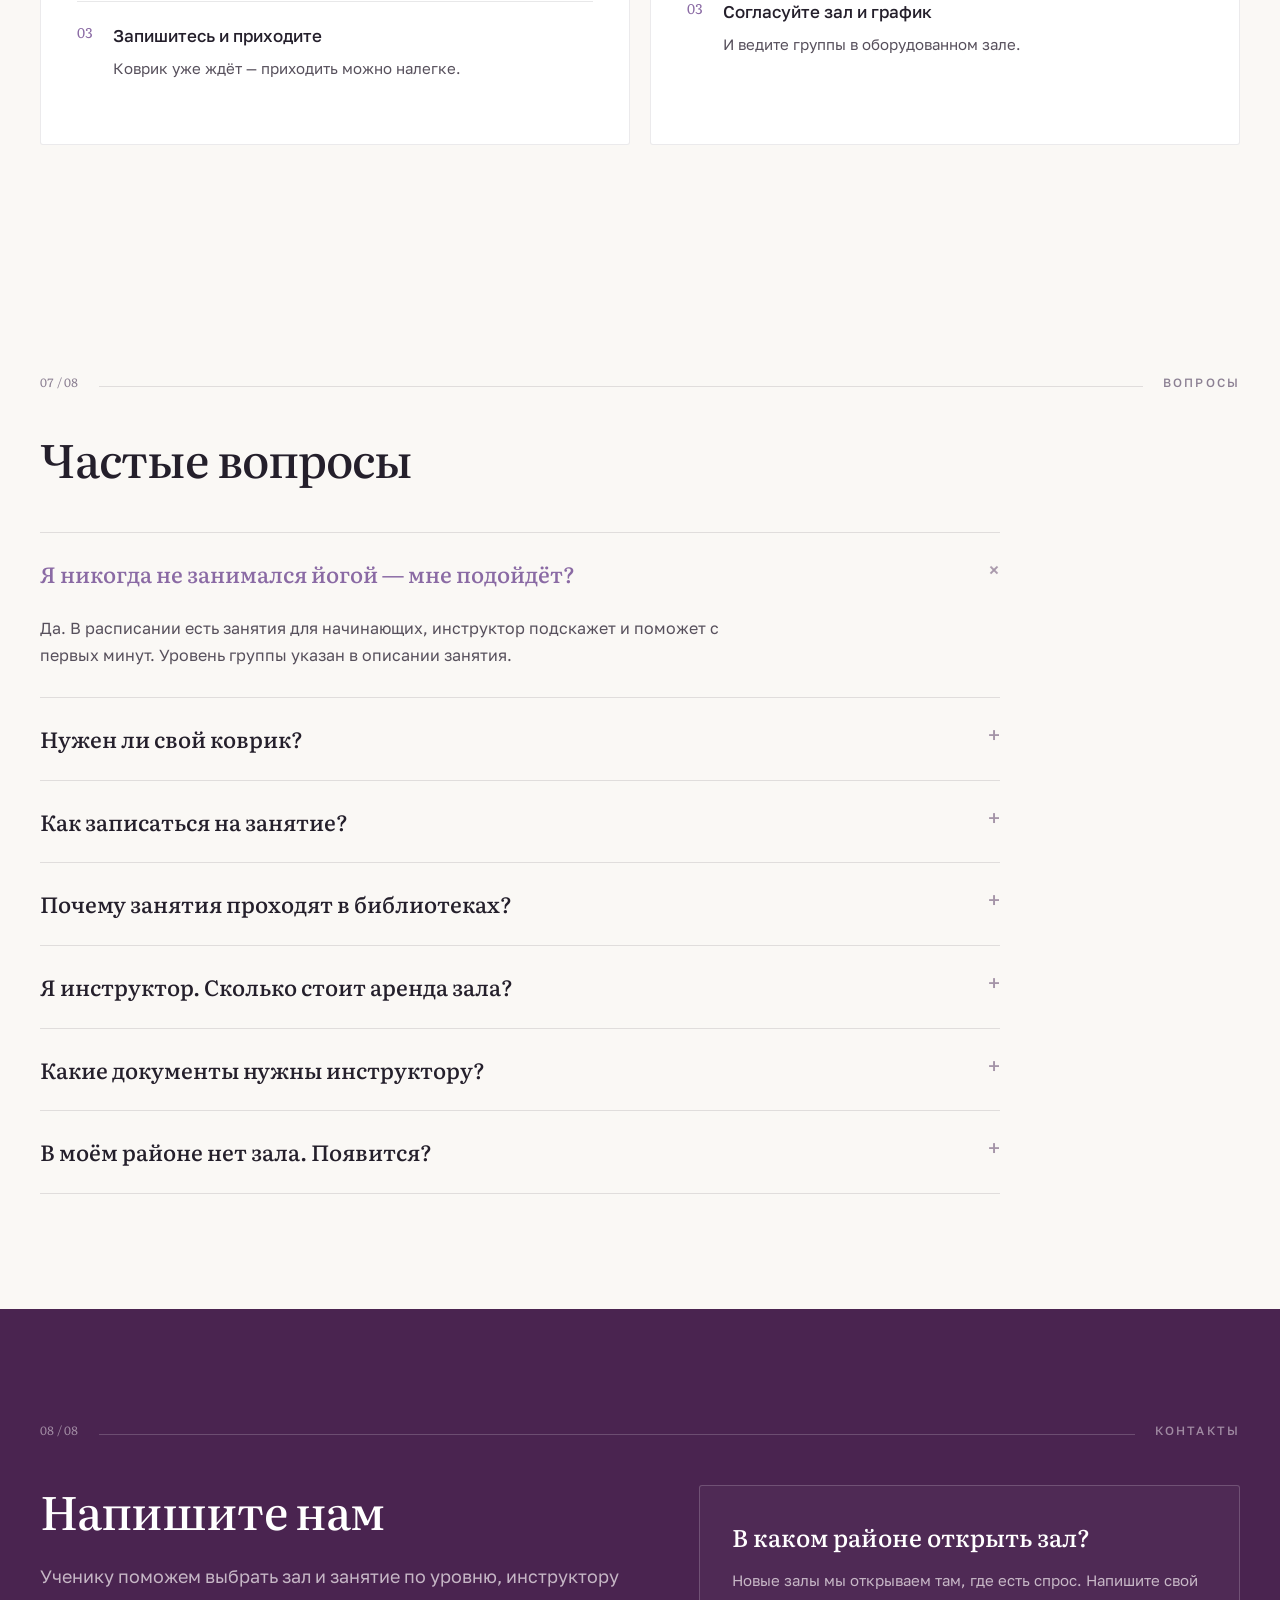
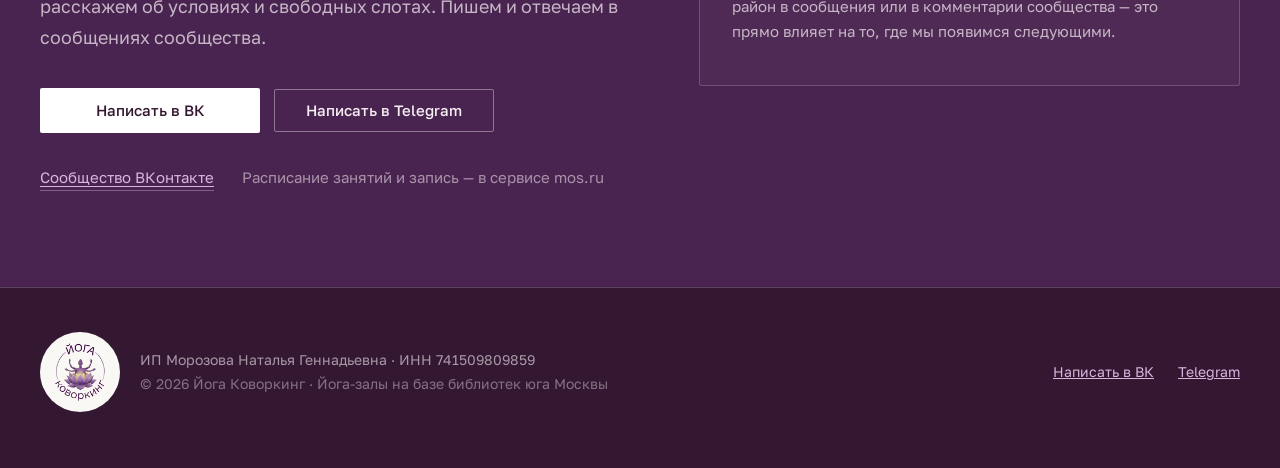
==== commit ac1557a0: "Количество залов: остальные четыре места В прошлой правке остались: крупная цифра в полосе под hero," ====
--- a/index.html
+++ b/index.html
@@ -218,7 +218,7 @@
   <!-- 1b. Полоса цифр, светлый фон сразу под hero -->
   <div class="container">
     <ul class="stats">
-      <li><b>7</b><span>залов на юге Москвы</span></li>
+      <li><b aria-label="Больше 10"><i class="stats__gt">&gt;</i>10</b><span>залов на юге Москвы</span></li>
       <li><b>6</b><span>районов: Чертаново, Братеево, Зябликово, Садовники</span></li>
       <li><b>0 ₽</b><span>оплата за аренду и инвентарь для инструктора</span></li>
     </ul>
@@ -243,7 +243,7 @@
         </li>
         <li class="card">
           <span class="eyebrow">Юг Москвы</span>
-          <h3>Семь площадок рядом</h3>
+          <h3>Больше 10 площадок рядом</h3>
           <p>Чертаново, Братеево, Зябликово, Садовники. Список залов растёт.</p>
         </li>
         <li class="card">
@@ -340,7 +340,7 @@
     <div class="container">
       <div class="rail"><span class="rail__num">05 / 08</span><span class="rail__line"></span><span class="rail__name">Наши залы</span></div>
       <div class="section-head">
-        <h2 id="halls-title">Семь залов на юге Москвы</h2>
+        <h2 id="halls-title">Больше 10 залов на юге Москвы</h2>
         <p class="lead">Занятия проходят в залах городских библиотек и культурных центров:
           просторно, тихо и в шаговой доступности от дома.</p>
       </div>
--- a/css/sections.css
+++ b/css/sections.css
@@ -95,6 +95,10 @@
 .stats b{
   display:block;font:400 clamp(40px,5vw,64px)/1 var(--font-display);
   color:var(--accent);letter-spacing:-.03em;font-variant-numeric:tabular-nums;
+}
+.stats b .stats__gt{
+  font-size:.52em;font-style:normal;vertical-align:.2em;
+  margin-right:.12em;letter-spacing:0;opacity:.7;
 }
 .stats span{display:block;margin-top:12px;font-size:15px;color:var(--ink-2)}
 @media (min-width:640px){
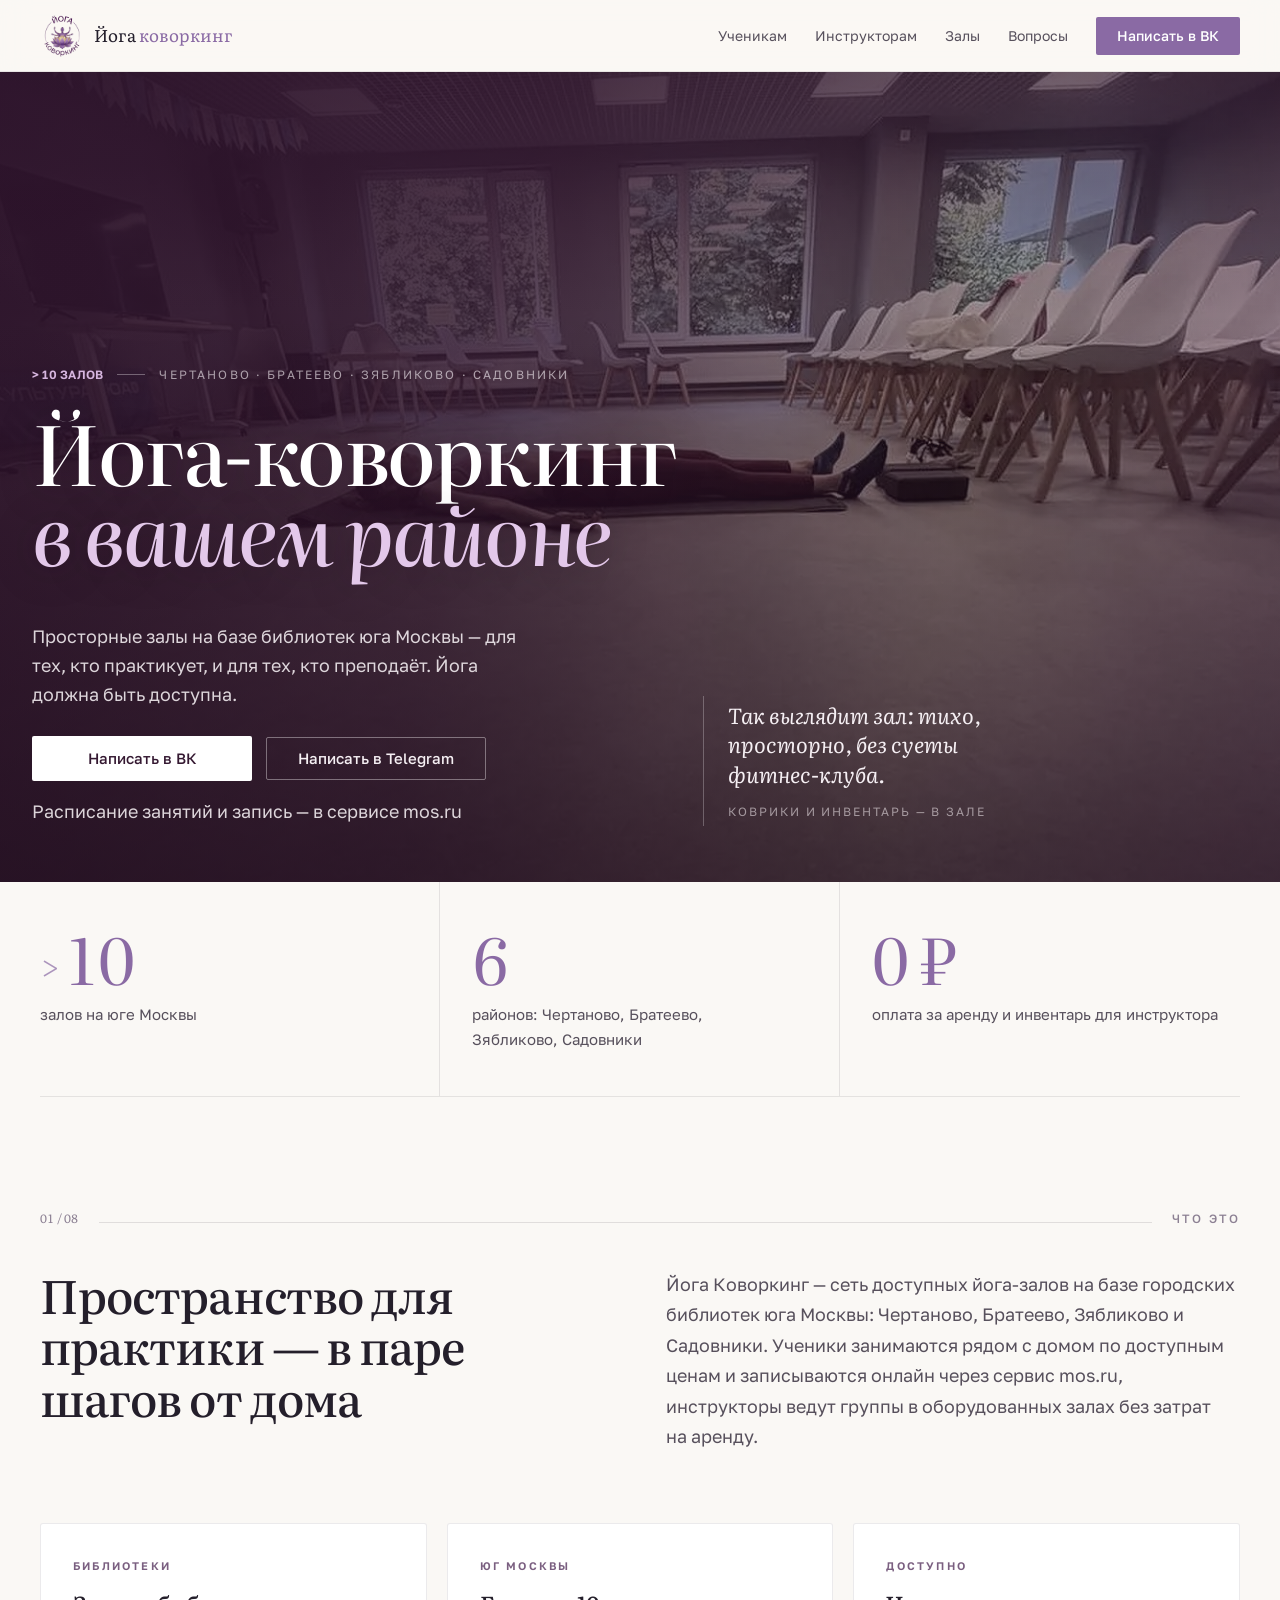
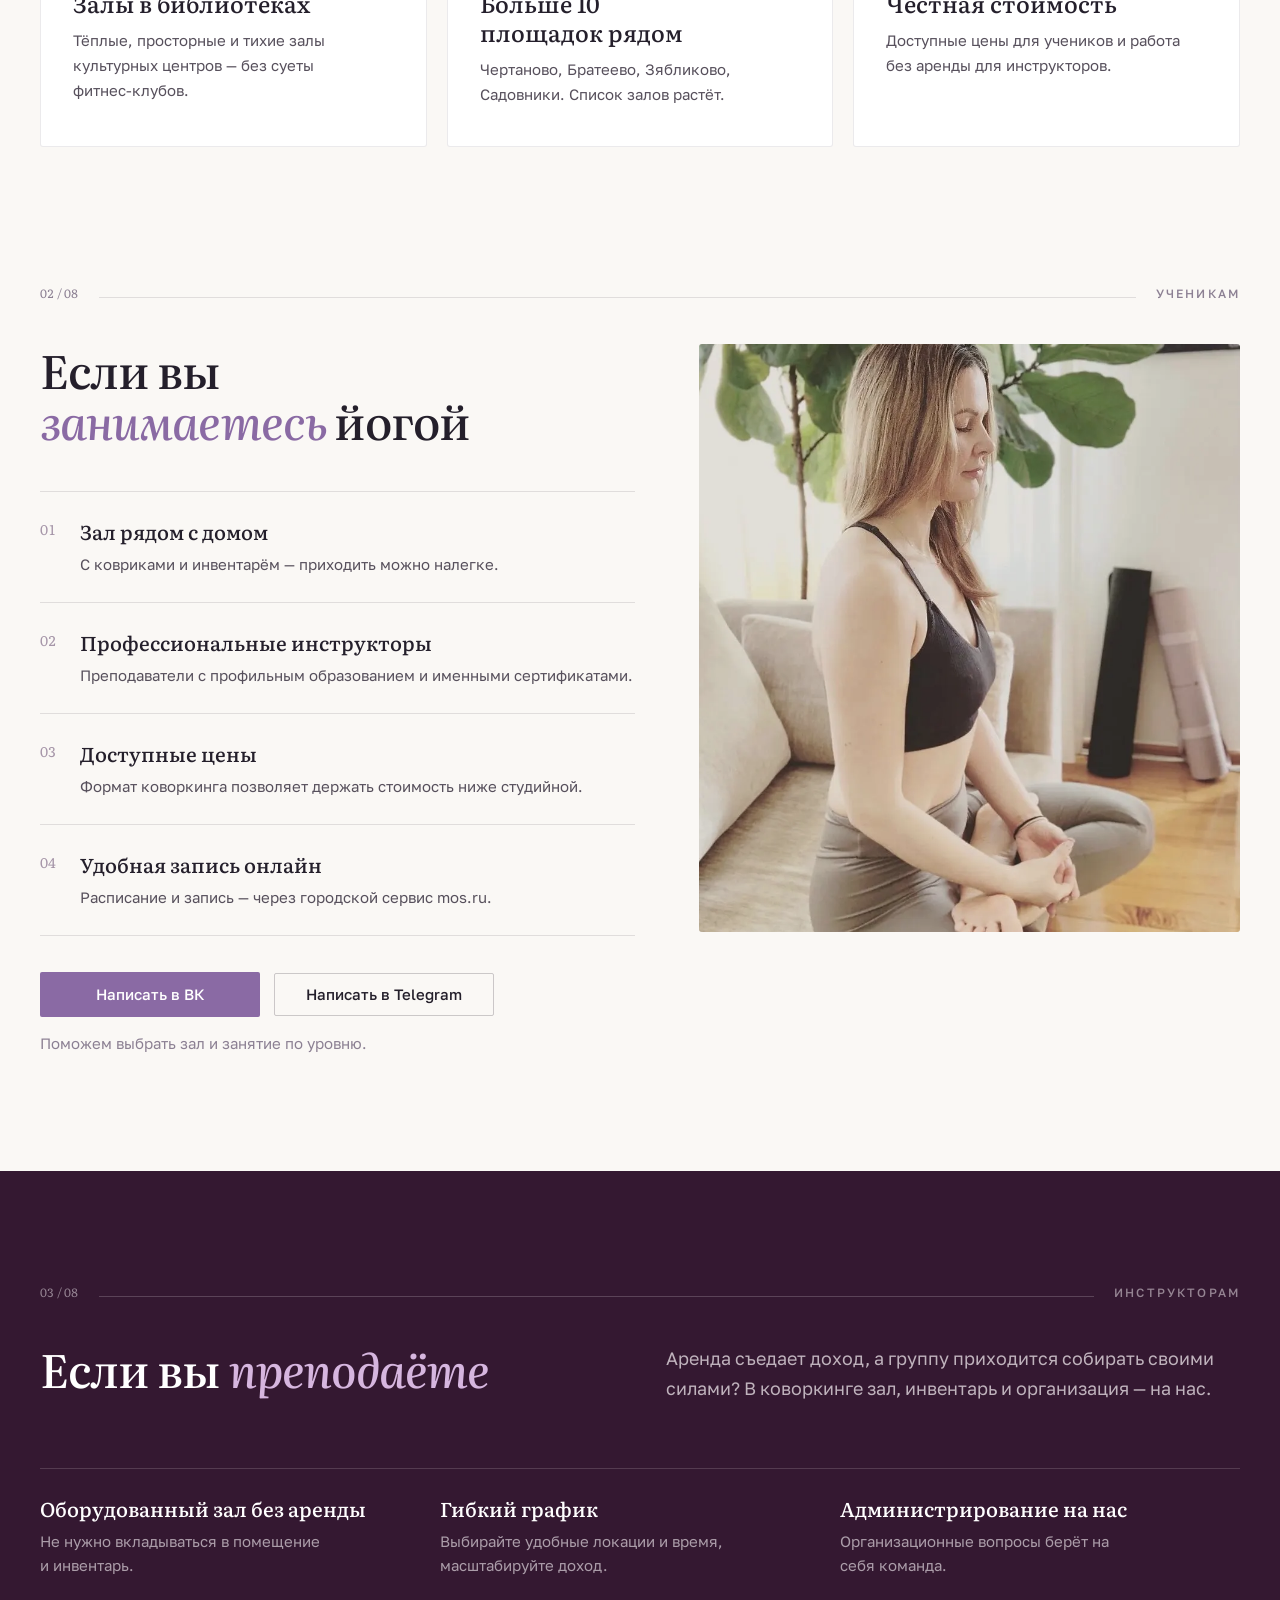
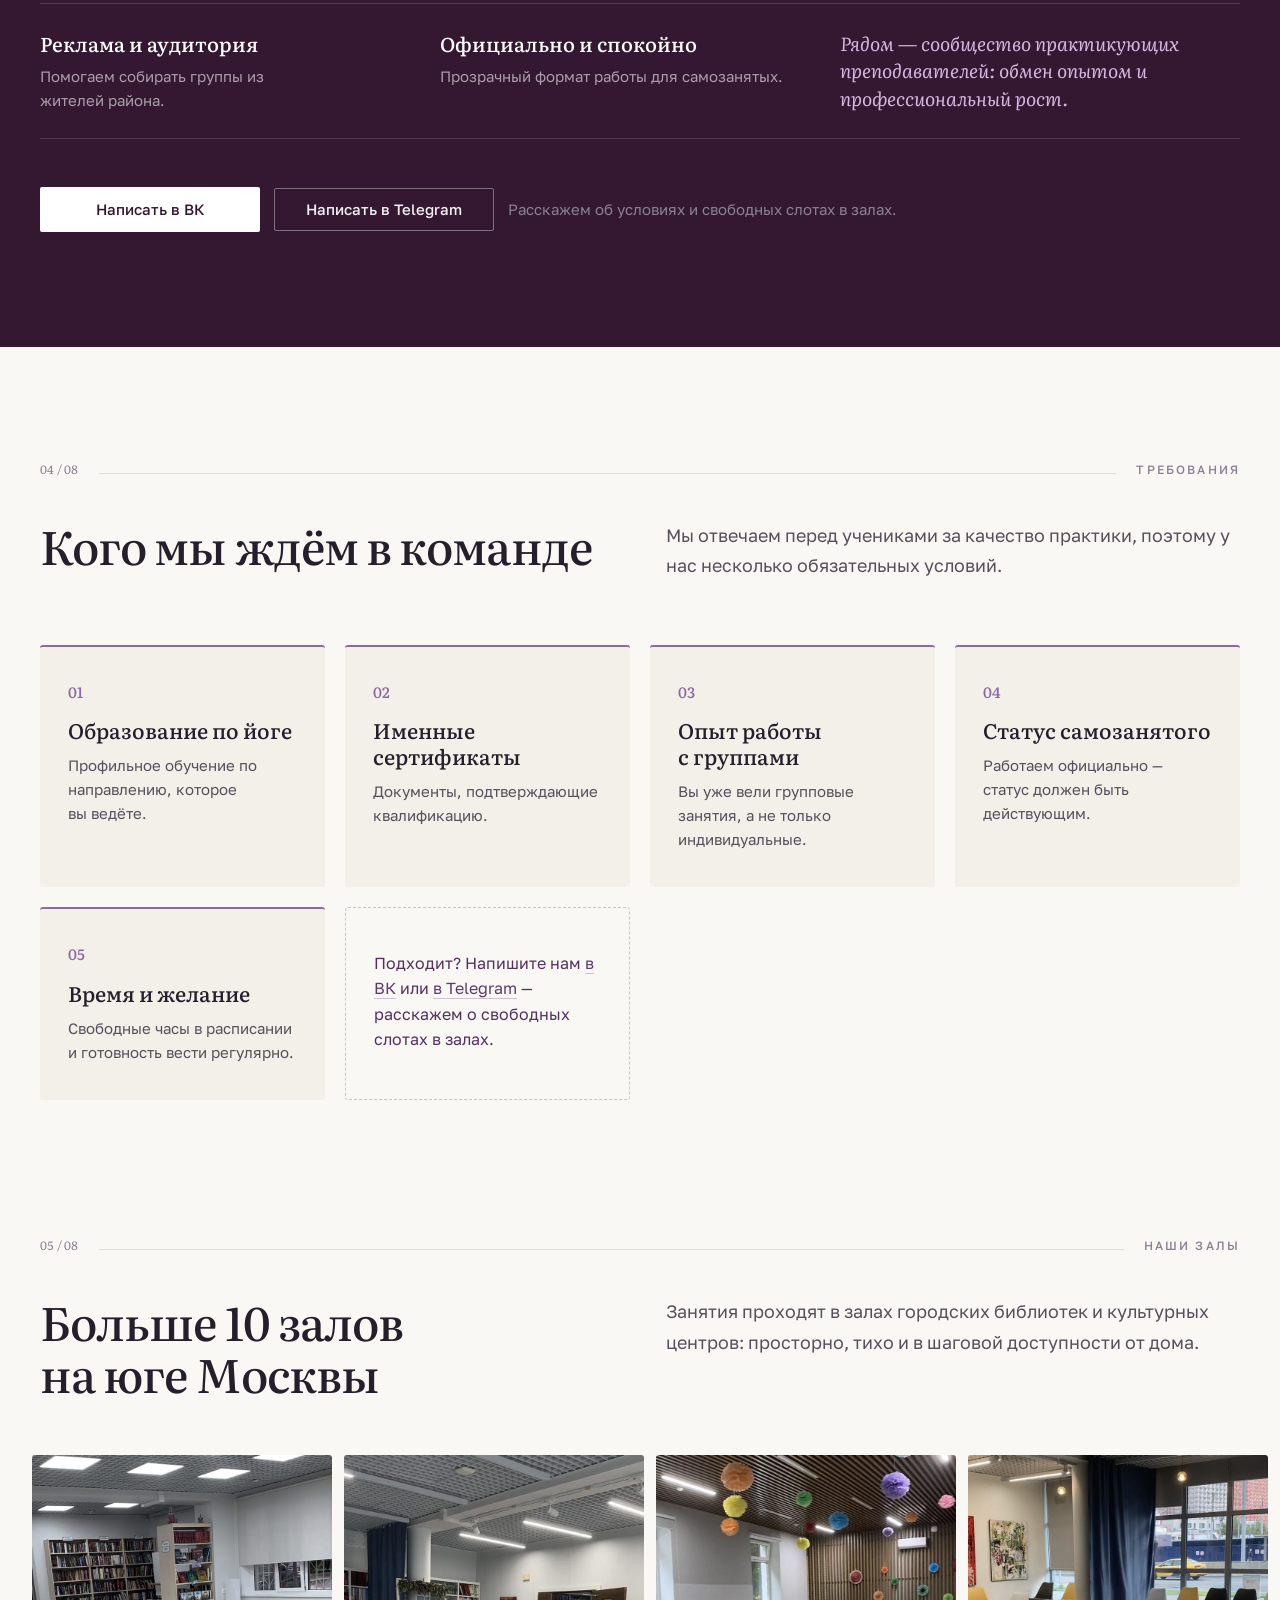
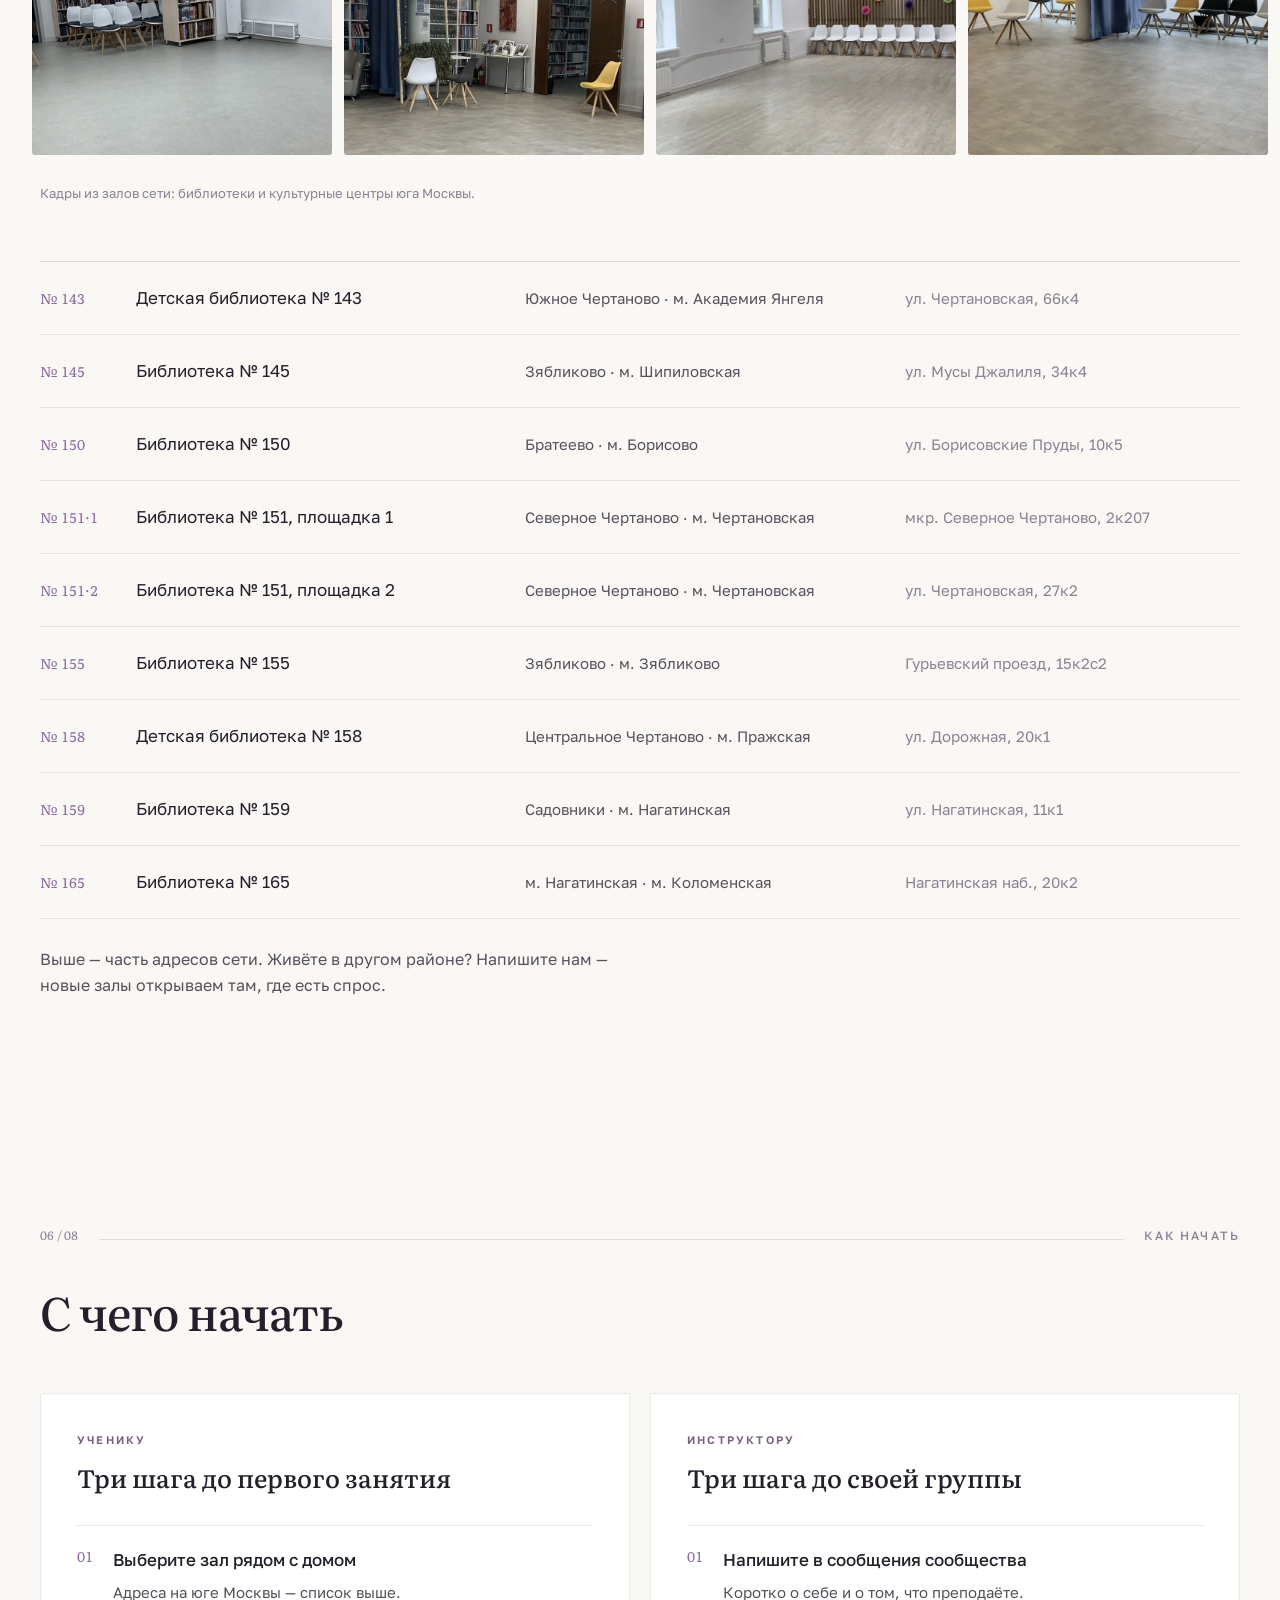
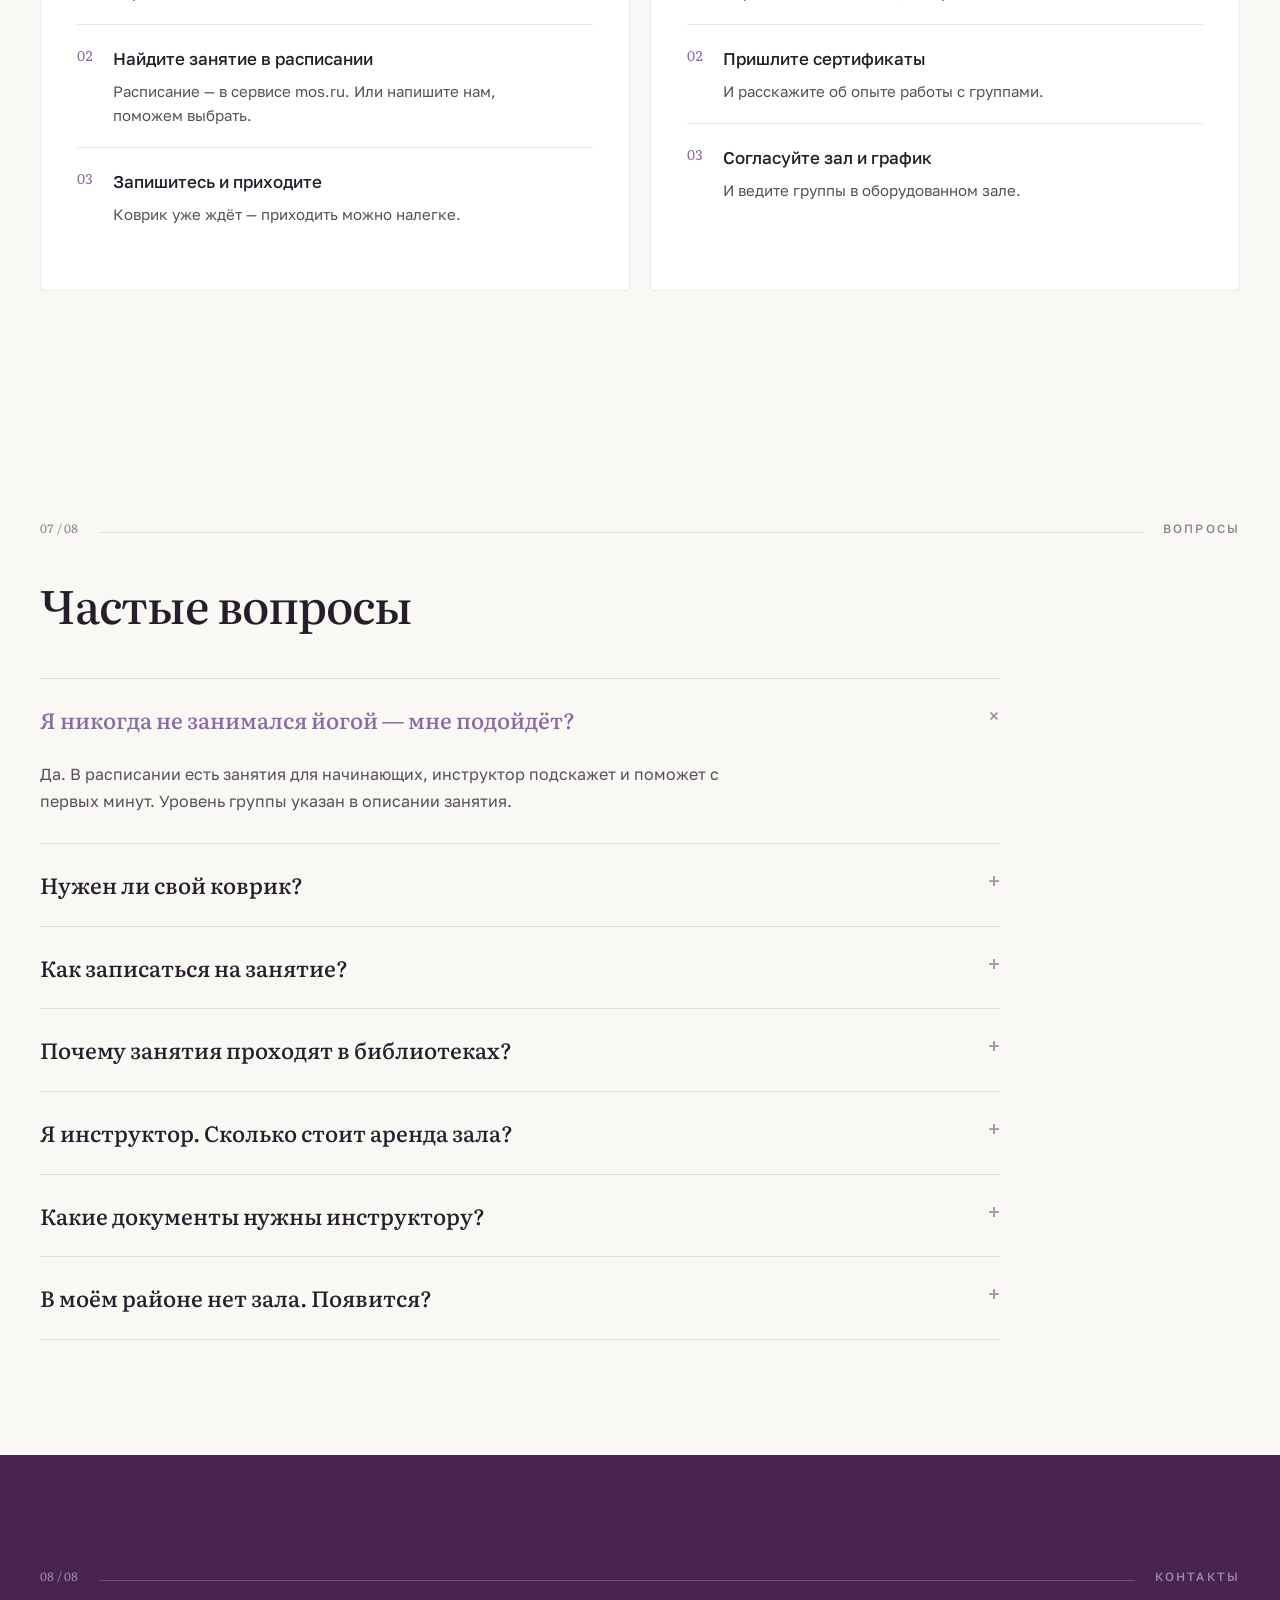
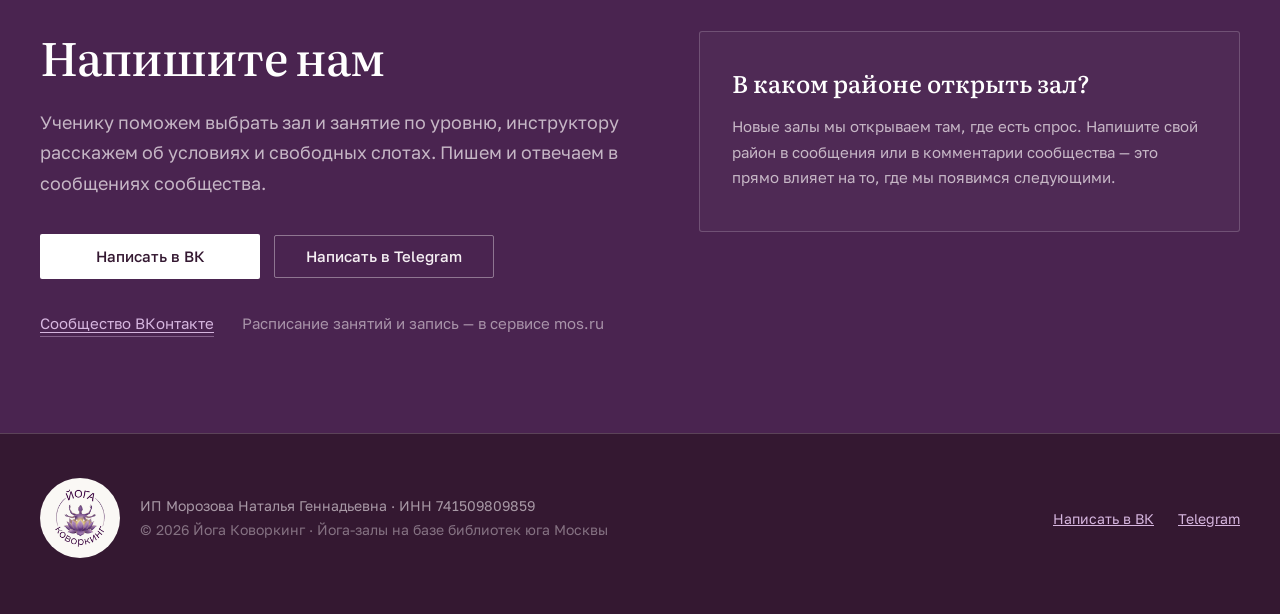
==== commit 95ee9d57: "Каталог залов: добавлены библиотеки № 145 и № 165 Данные из блока «Наши залы» сообщества ВК. Новые с" ====
--- a/index.html
+++ b/index.html
@@ -79,6 +79,15 @@
     },
     {
       "@type": "SportsActivityLocation",
+      "name": "Йога Коворкинг — Библиотека № 145",
+      "url": "https://yogacoworking.ru/#halls",
+      "address": { "@type": "PostalAddress", "streetAddress": "ул. Мусы Джалиля, 34к4", "addressLocality": "Москва", "addressCountry": "RU" },
+      "containedInPlace": { "@type": "Library", "name": "Библиотека № 145" },
+      "areaServed": "Зябликово, Москва",
+      "parentOrganization": { "@type": "Organization", "name": "Йога Коворкинг" }
+    },
+    {
+      "@type": "SportsActivityLocation",
       "name": "Йога Коворкинг — Библиотека № 150",
       "url": "https://yogacoworking.ru/#halls",
       "address": { "@type": "PostalAddress", "streetAddress": "ул. Борисовские Пруды, 10к5", "addressLocality": "Москва", "addressCountry": "RU" },
@@ -129,6 +138,14 @@
       "address": { "@type": "PostalAddress", "streetAddress": "ул. Нагатинская, 11к1", "addressLocality": "Москва", "addressCountry": "RU" },
       "containedInPlace": { "@type": "Library", "name": "Библиотека № 159" },
       "areaServed": "Садовники, Москва",
+      "parentOrganization": { "@type": "Organization", "name": "Йога Коворкинг" }
+    },
+    {
+      "@type": "SportsActivityLocation",
+      "name": "Йога Коворкинг — Библиотека № 165",
+      "url": "https://yogacoworking.ru/#halls",
+      "address": { "@type": "PostalAddress", "streetAddress": "Нагатинская наб., 20к2", "addressLocality": "Москва", "addressCountry": "RU" },
+      "containedInPlace": { "@type": "Library", "name": "Библиотека № 165" },
       "parentOrganization": { "@type": "Organization", "name": "Йога Коворкинг" }
     }
   ]
@@ -363,6 +380,12 @@
           <span class="catalog__addr">ул. Чертановская, 66к4</span>
         </li>
         <li>
+          <span class="catalog__num">№ 145</span>
+          <span class="catalog__name">Библиотека № 145</span>
+          <span class="catalog__place">Зябликово · м. Шипиловская</span>
+          <span class="catalog__addr">ул. Мусы Джалиля, 34к4</span>
+        </li>
+        <li>
           <span class="catalog__num">№ 150</span>
           <span class="catalog__name">Библиотека № 150</span>
           <span class="catalog__place">Братеево · м. Борисово</span>
@@ -397,6 +420,12 @@
           <span class="catalog__name">Библиотека № 159</span>
           <span class="catalog__place">Садовники · м. Нагатинская</span>
           <span class="catalog__addr">ул. Нагатинская, 11к1</span>
+        </li>
+        <li>
+          <span class="catalog__num">№ 165</span>
+          <span class="catalog__name">Библиотека № 165</span>
+          <span class="catalog__place">м. Нагатинская · м. Коломенская</span>
+          <span class="catalog__addr">Нагатинская наб., 20к2</span>
         </li>
       </ul>
       <p class="halls-note">Выше — часть адресов сети. Живёте в другом районе? Напишите нам —
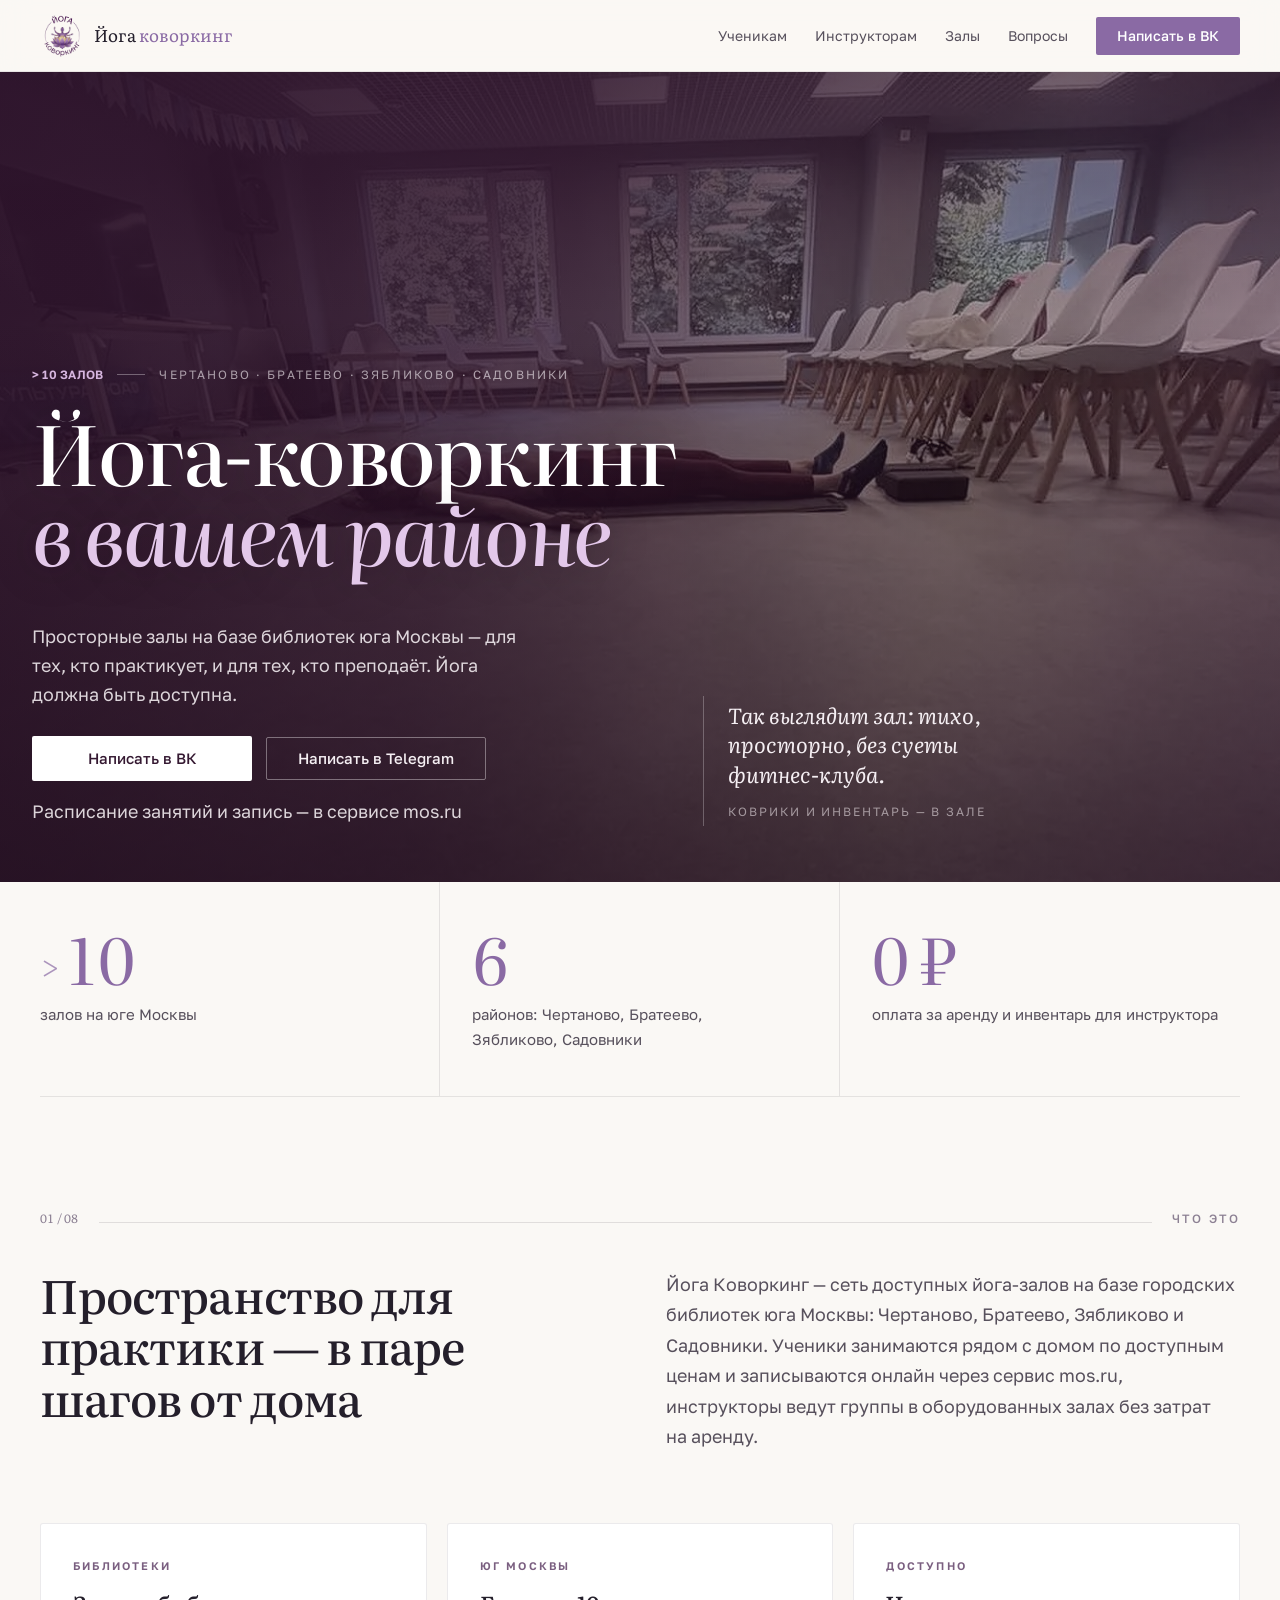
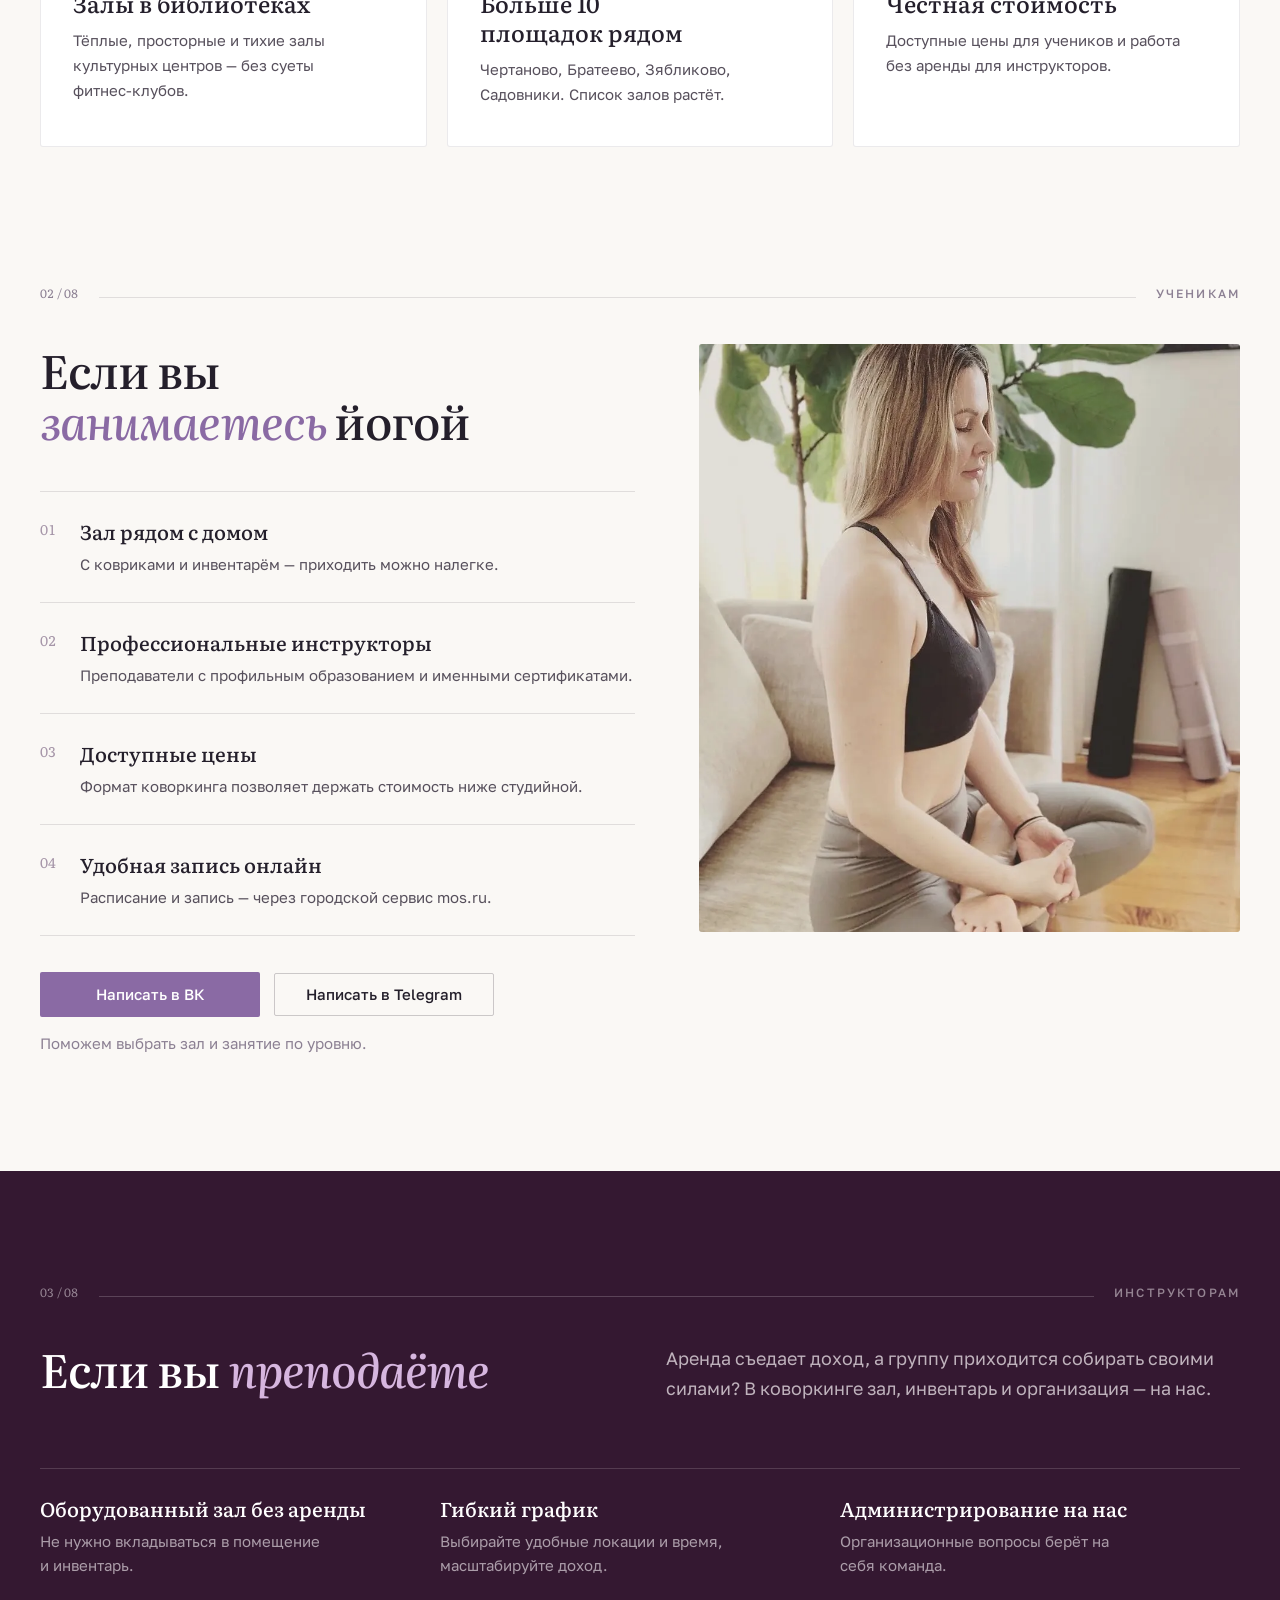
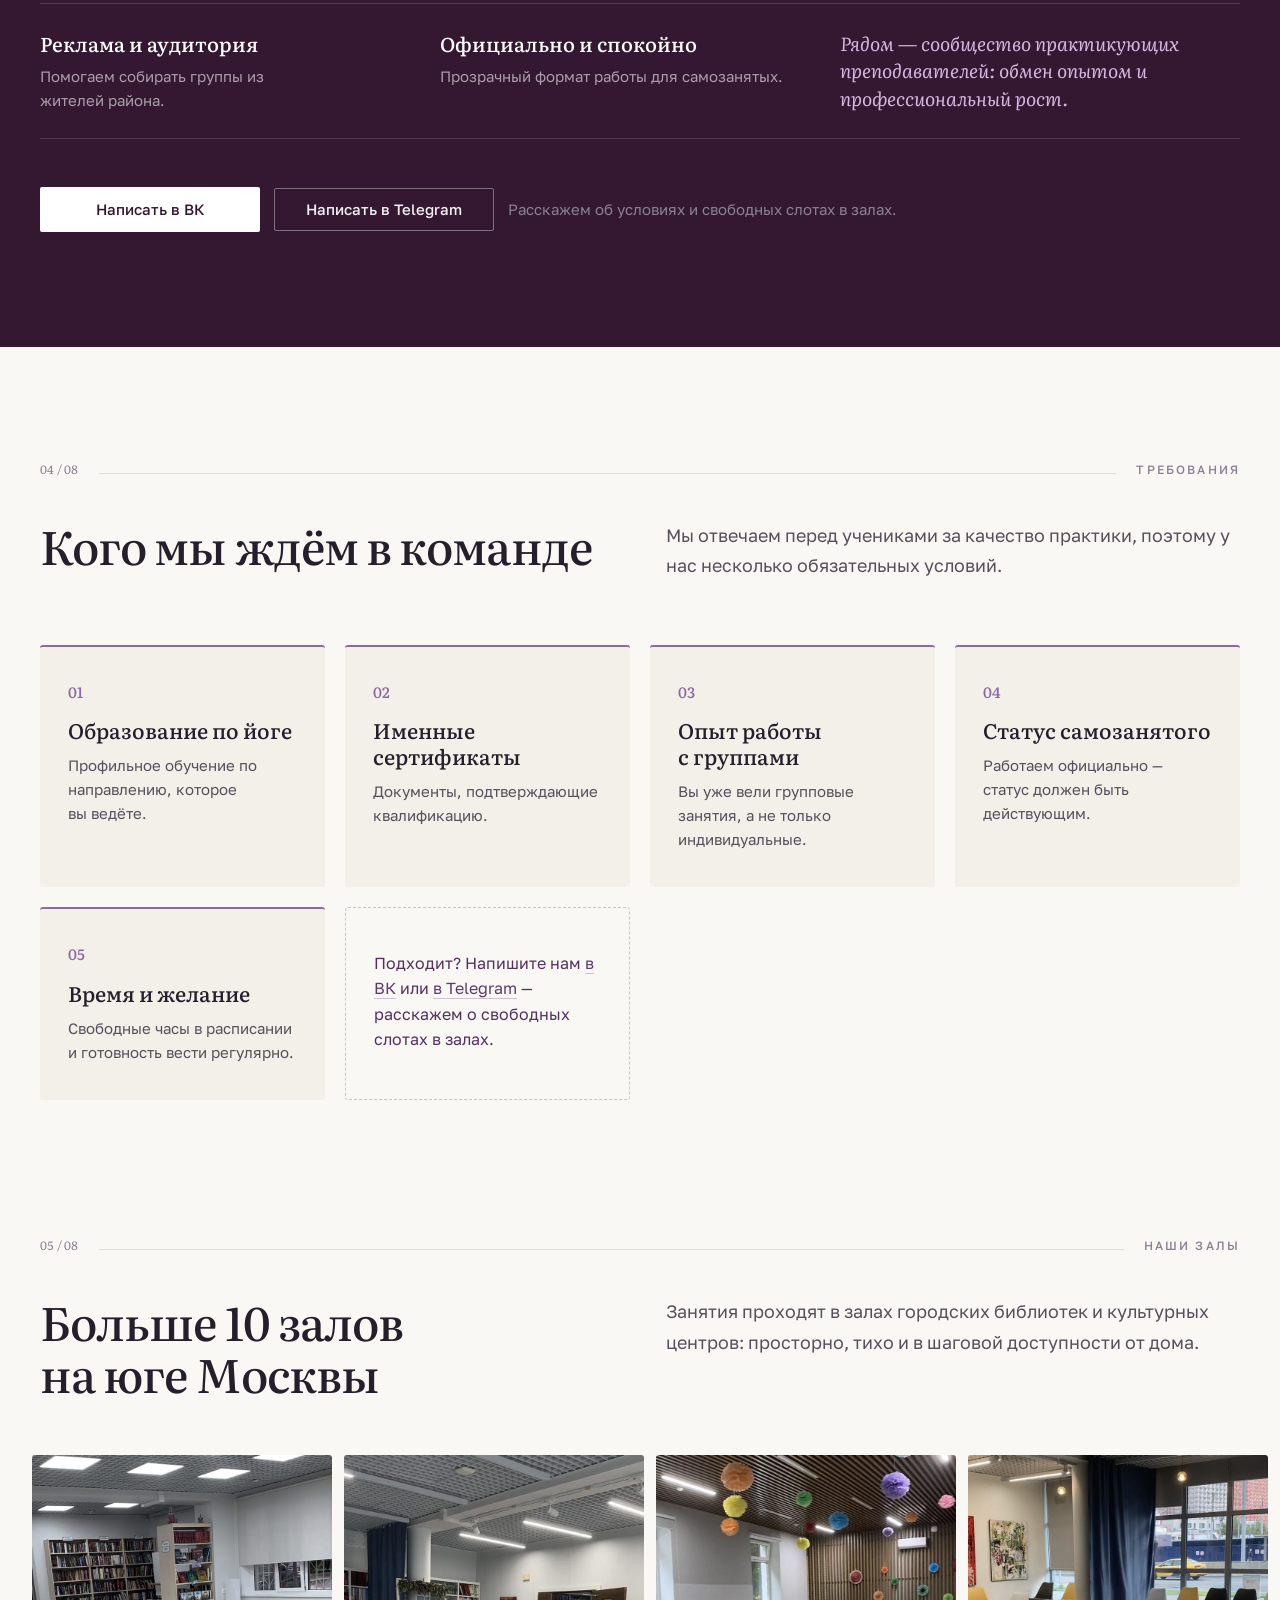
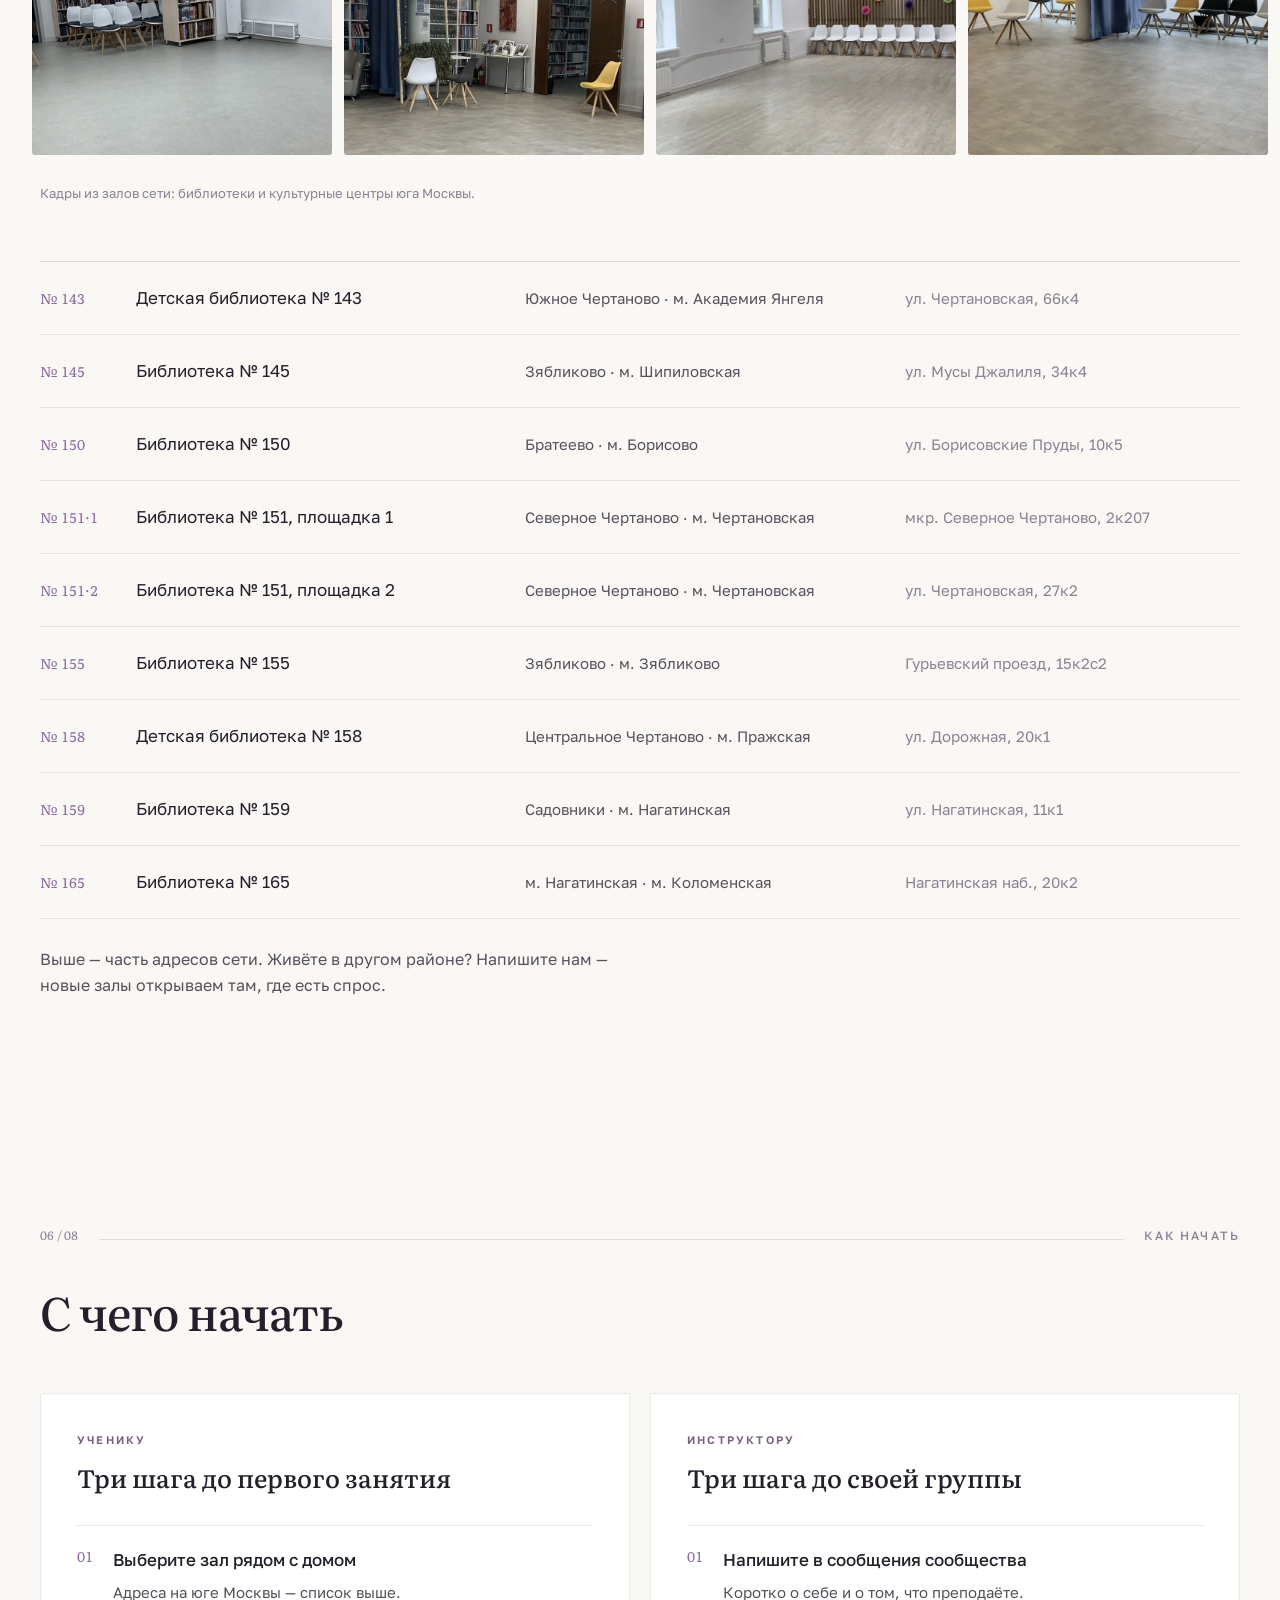
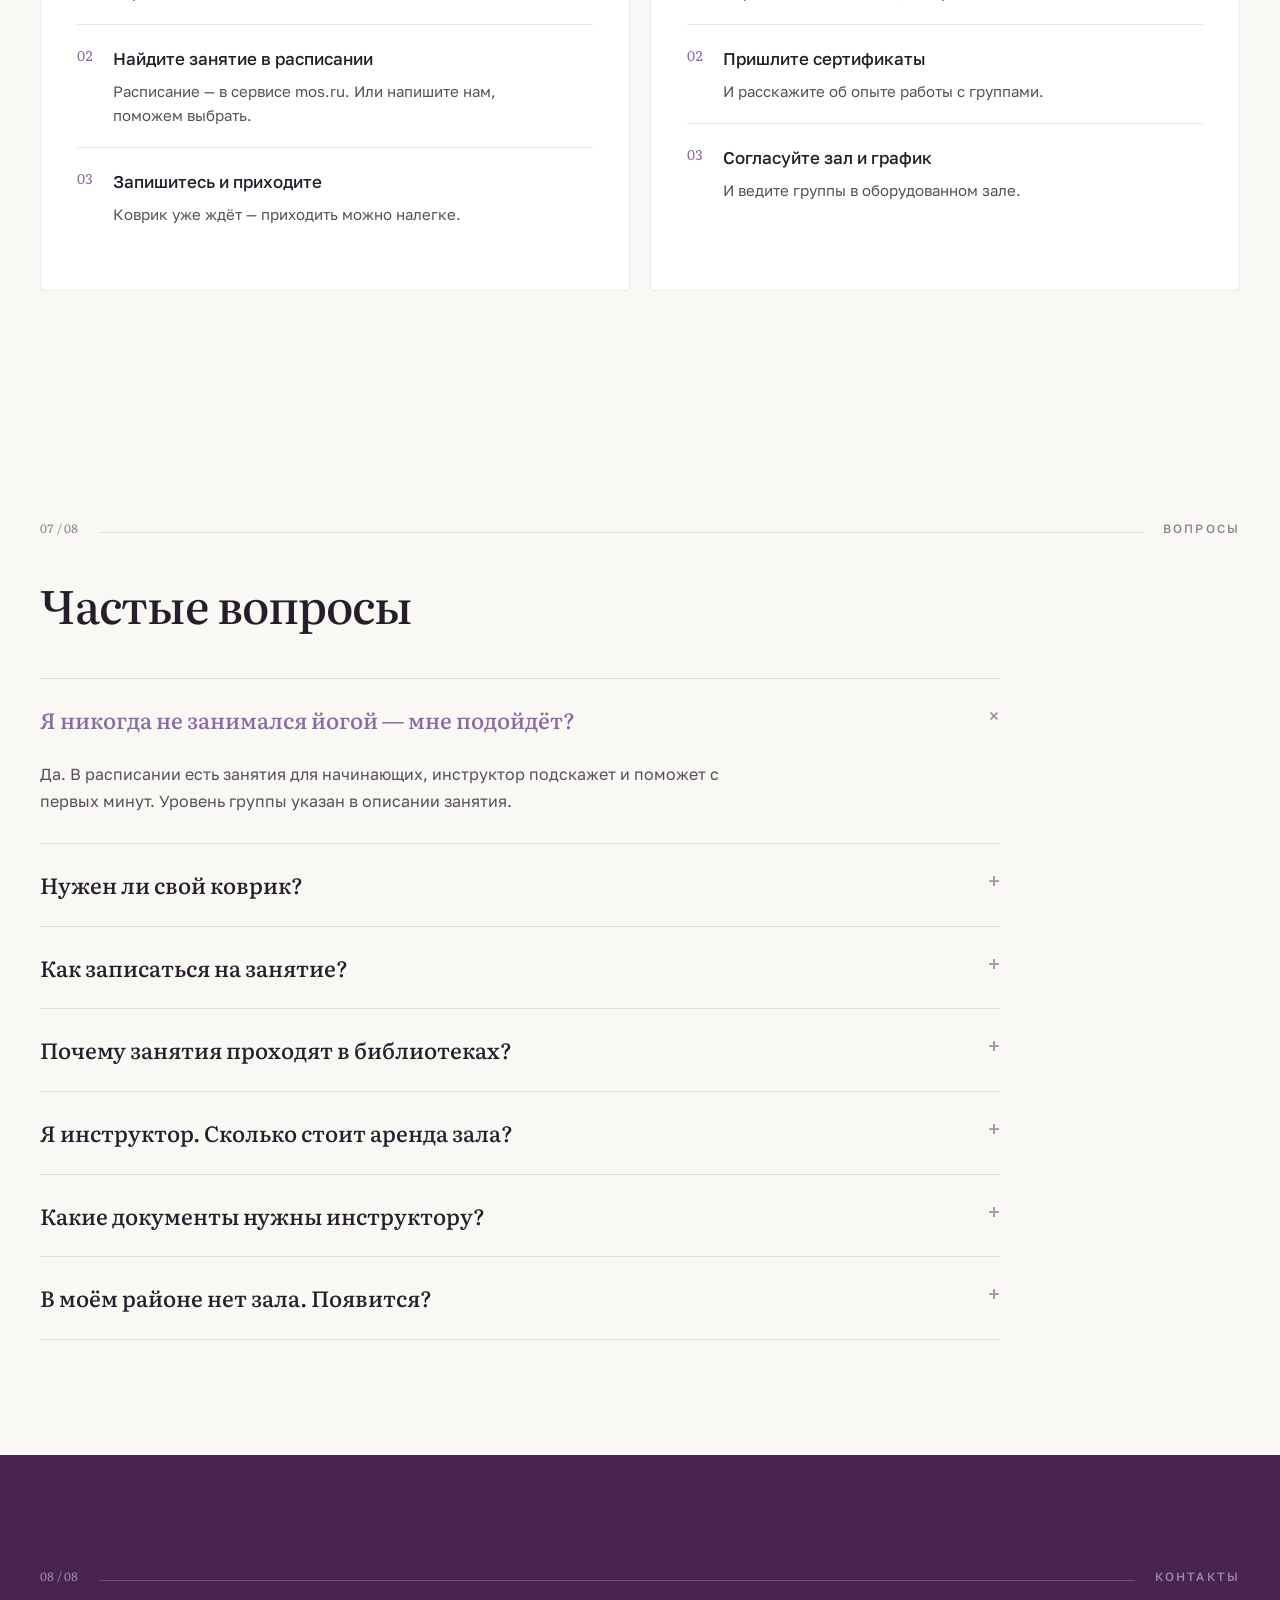
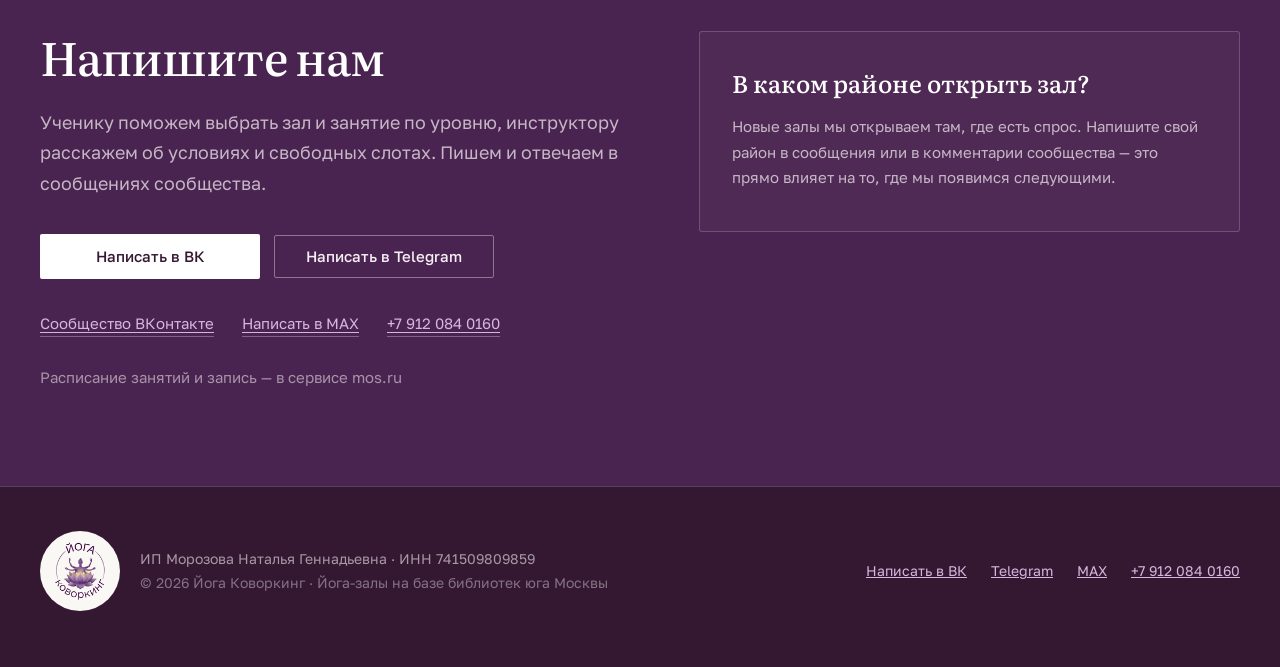
==== commit de999f34: "Контакты по данным из ВК: @yogacoworking, MAX, телефон Telegram во всех девяти местах переведён с ли" ====
--- a/index.html
+++ b/index.html
@@ -36,7 +36,9 @@
 {
   "vk_community": "https://vk.ru/club241061217",
   "vk_message": "https://vk.ru/im?sel=-241061217",
-  "telegram": "https://t.me/natalimorozova7sky",
+  "telegram": "https://t.me/yogacoworking",
+  "max": "https://max.ru/u/f9LHodD0cOJ2ALQNIIs6GPVUt9Y3k14G-6LeY_f4zTSYQbamztr0sTtNDgw",
+  "phone": "+7 912 084 0160",
   "mosru_schedule": null,
   "ip": "ИП Морозова Наталья Геннадьевна · ИНН 741509809859",
   "maps": null
@@ -61,7 +63,8 @@
     { "@type": "AdministrativeArea", "name": "Зябликово, Москва" },
     { "@type": "AdministrativeArea", "name": "Садовники, Москва" }
   ],
-  "sameAs": ["https://vk.ru/club241061217", "https://t.me/natalimorozova7sky"]
+  "sameAs": ["https://vk.ru/club241061217", "https://t.me/yogacoworking", "https://max.ru/u/f9LHodD0cOJ2ALQNIIs6GPVUt9Y3k14G-6LeY_f4zTSYQbamztr0sTtNDgw"],
+  "telephone": "+79120840160"
 }
 </script>
 <script type="application/ld+json">
@@ -220,7 +223,7 @@
             и для тех, кто преподаёт. Йога должна быть доступна.</p>
           <div class="actions">
             <a class="btn btn--onbrand" data-cta="vk" href="https://vk.ru/im?sel=-241061217" target="_blank" rel="noopener">Написать в ВК</a>
-            <a class="btn btn--secondary" data-cta="tg" href="https://t.me/natalimorozova7sky" target="_blank" rel="noopener">Написать в Telegram</a>
+            <a class="btn btn--secondary" data-cta="tg" href="https://t.me/yogacoworking" target="_blank" rel="noopener">Написать в Telegram</a>
           </div>
           <p class="hero__mos" data-mosru>Расписание занятий и запись — в сервисе mos.ru</p>
         </div>
@@ -287,7 +290,7 @@
           </ol>
           <div class="actions">
             <a class="btn btn--primary" data-cta="vk" href="https://vk.ru/im?sel=-241061217" target="_blank" rel="noopener">Написать в ВК</a>
-            <a class="btn btn--secondary" data-cta="tg" href="https://t.me/natalimorozova7sky" target="_blank" rel="noopener">Написать в Telegram</a>
+            <a class="btn btn--secondary" data-cta="tg" href="https://t.me/yogacoworking" target="_blank" rel="noopener">Написать в Telegram</a>
             <span class="note">Поможем выбрать зал и занятие по уровню.</span>
           </div>
         </div>
@@ -321,7 +324,7 @@
       </ul>
       <div class="actions">
         <a class="btn btn--ondark" data-cta="vk" href="https://vk.ru/im?sel=-241061217" target="_blank" rel="noopener">Написать в ВК</a>
-        <a class="btn btn--secondary" data-cta="tg" href="https://t.me/natalimorozova7sky" target="_blank" rel="noopener">Написать в Telegram</a>
+        <a class="btn btn--secondary" data-cta="tg" href="https://t.me/yogacoworking" target="_blank" rel="noopener">Написать в Telegram</a>
         <span class="note">Расскажем об условиях и свободных слотах в залах.</span>
       </div>
     </div>
@@ -345,7 +348,7 @@
         <li class="tile tile--dashed">
           <p>Подходит? Напишите нам
             <a class="link" data-cta="vk" href="https://vk.ru/im?sel=-241061217" target="_blank" rel="noopener">в ВК</a>
-            или <a class="link" data-cta="tg" href="https://t.me/natalimorozova7sky" target="_blank" rel="noopener">в Telegram</a>
+            или <a class="link" data-cta="tg" href="https://t.me/yogacoworking" target="_blank" rel="noopener">в Telegram</a>
             — расскажем о свободных слотах в залах.</p>
         </li>
       </ul>
@@ -530,10 +533,12 @@
             об условиях и свободных слотах. Пишем и отвечаем в сообщениях сообщества.</p>
           <div class="actions">
             <a class="btn btn--onbrand" data-cta="vk" href="https://vk.ru/im?sel=-241061217" target="_blank" rel="noopener">Написать в ВК</a>
-            <a class="btn btn--secondary" data-cta="tg" href="https://t.me/natalimorozova7sky" target="_blank" rel="noopener">Написать в Telegram</a>
+            <a class="btn btn--secondary" data-cta="tg" href="https://t.me/yogacoworking" target="_blank" rel="noopener">Написать в Telegram</a>
           </div>
           <div class="contacts-links">
             <a class="link" href="https://vk.ru/club241061217" target="_blank" rel="noopener">Сообщество ВКонтакте</a>
+            <a class="link" data-cta="max" href="https://max.ru/u/f9LHodD0cOJ2ALQNIIs6GPVUt9Y3k14G-6LeY_f4zTSYQbamztr0sTtNDgw" target="_blank" rel="noopener">Написать в MAX</a>
+            <a class="link" data-bind="phone" href="tel:+79120840160">+7 912 084 0160</a>
             <span data-mosru>Расписание занятий и запись — в сервисе mos.ru</span>
           </div>
         </div>
@@ -560,14 +565,16 @@
     </div>
     <div class="footer__links">
       <a data-cta="vk" href="https://vk.ru/im?sel=-241061217" target="_blank" rel="noopener">Написать в ВК</a>
-      <a data-cta="tg" href="https://t.me/natalimorozova7sky" target="_blank" rel="noopener">Telegram</a>
+      <a data-cta="tg" href="https://t.me/yogacoworking" target="_blank" rel="noopener">Telegram</a>
+      <a data-cta="max" href="https://max.ru/u/f9LHodD0cOJ2ALQNIIs6GPVUt9Y3k14G-6LeY_f4zTSYQbamztr0sTtNDgw" target="_blank" rel="noopener">MAX</a>
+      <a data-bind="phone" href="tel:+79120840160">+7 912 084 0160</a>
     </div>
   </div>
 </footer>
 
 <div class="sticky">
   <a class="btn btn--primary" data-cta="vk" href="https://vk.ru/im?sel=-241061217" target="_blank" rel="noopener">Написать в ВК</a>
-  <a class="btn btn--secondary" data-cta="tg" href="https://t.me/natalimorozova7sky" target="_blank" rel="noopener" aria-label="Написать в Telegram">Telegram</a>
+  <a class="btn btn--secondary" data-cta="tg" href="https://t.me/yogacoworking" target="_blank" rel="noopener" aria-label="Написать в Telegram">Telegram</a>
 </div>
 
 </body>
--- a/css/sections.css
+++ b/css/sections.css
@@ -231,6 +231,6 @@
 }
 .footer__legal{font-size:14px;line-height:1.7}
 .footer__legal .copyright{color:rgba(245,239,243,.42)}
-.footer__links{display:flex;gap:24px;font-size:14px}
+.footer__links{display:flex;flex-wrap:wrap;gap:16px 24px;font-size:14px}
 .footer__links a{color:var(--lilac-300)}
 .footer__links a:hover{color:#fff}
